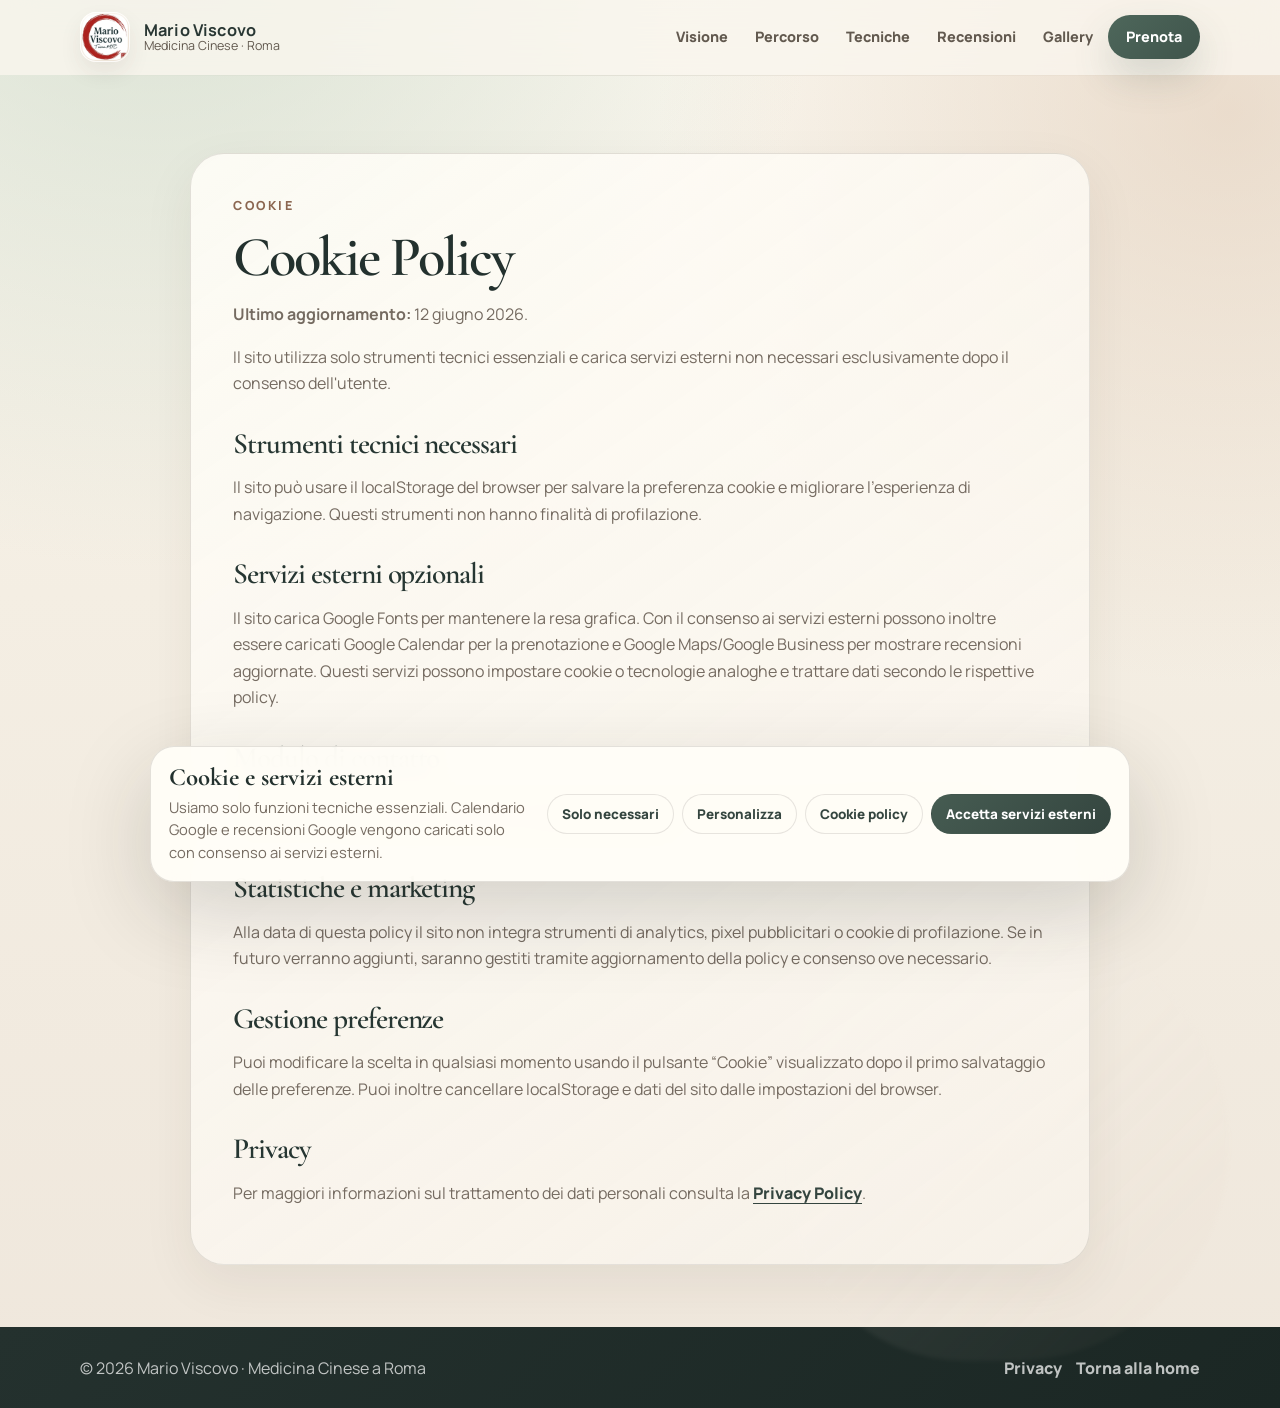
==== cookie-policy.html @ 5d7b3876 "privacy seo e recesioni" ====
<!doctype html>
<html lang="it">
<head>
  <meta charset="utf-8">
  <meta name="viewport" content="width=device-width,initial-scale=1">
  <title>Cookie Policy | Mario Viscovo</title>
  <meta name="description" content="Cookie Policy del sito Mario Viscovo: cookie tecnici, preferenze locali e servizi esterni caricati previo consenso.">
  <meta name="theme-color" content="#fbf6ee">
  <link rel="canonical" href="https://www.marioviscovo.it/cookie-policy.html">
  <meta name="robots" content="index,follow">
  <link rel="icon" href="assets/brand/favicon.png">
  <link rel="preconnect" href="https://fonts.googleapis.com">
  <link rel="preconnect" href="https://fonts.gstatic.com" crossorigin>
  <link href="https://fonts.googleapis.com/css2?family=Cormorant+Garamond:wght@500;600;700&family=Manrope:wght@400;500;600;700;800&display=swap" rel="stylesheet">
  <link rel="stylesheet" href="styles.css">
</head>
<body class="legal-page">
  <a class="skip" href="#main">Vai al contenuto</a>
  <div class="scrollbar" aria-hidden="true"></div>

  <header class="site-header" data-header>
    <div class="container header-grid">
      <a class="brand" href="index.html#top" aria-label="Torna alla home">
        <span class="brand-mark"><img src="assets/brand/logo-mario-square.webp" alt="Logo Mario Viscovo Tuina MTC"></span>
        <span class="brand-text"><strong>Mario Viscovo</strong><em>Medicina Cinese · Roma</em></span>
      </a>
      <button class="nav-toggle" type="button" aria-label="Apri menu" aria-expanded="false" aria-controls="nav"><span></span><span></span></button>
      <nav class="nav" id="nav" aria-label="Navigazione principale">
        <a href="index.html#visione">Visione</a>
        <a href="index.html#percorso">Percorso</a>
        <a href="index.html#tecniche">Tecniche</a>
        <a href="index.html#recensioni">Recensioni</a>
        <a href="gallery.html">Gallery</a>
        <a class="nav-action" href="index.html#contatti">Prenota</a>
      </nav>
    </div>
  </header>

  <main id="main">
    <section class="section">
      <div class="container legal-card reveal in-view">
        <p class="eyebrow">Cookie</p>
        <h1>Cookie Policy</h1>
        <p><strong>Ultimo aggiornamento:</strong> 12 giugno 2026.</p>
        <p>Il sito utilizza solo strumenti tecnici essenziali e carica servizi esterni non necessari esclusivamente dopo il consenso dell'utente.</p>

        <h2>Strumenti tecnici necessari</h2>
        <p>Il sito può usare il localStorage del browser per salvare la preferenza cookie e migliorare l'esperienza di navigazione. Questi strumenti non hanno finalità di profilazione.</p>

        <h2>Servizi esterni opzionali</h2>
        <p>Il sito carica Google Fonts per mantenere la resa grafica. Con il consenso ai servizi esterni possono inoltre essere caricati Google Calendar per la prenotazione e Google Maps/Google Business per mostrare recensioni aggiornate. Questi servizi possono impostare cookie o tecnologie analoghe e trattare dati secondo le rispettive policy.</p>

        <h2>Modulo di contatto</h2>
        <p>Il modulo invia i dati tramite Formspree solo quando l'utente compila e invia volontariamente la richiesta. Il servizio non viene usato per profilazione pubblicitaria dal sito.</p>

        <h2>Statistiche e marketing</h2>
        <p>Alla data di questa policy il sito non integra strumenti di analytics, pixel pubblicitari o cookie di profilazione. Se in futuro verranno aggiunti, saranno gestiti tramite aggiornamento della policy e consenso ove necessario.</p>

        <h2>Gestione preferenze</h2>
        <p>Puoi modificare la scelta in qualsiasi momento usando il pulsante “Cookie” visualizzato dopo il primo salvataggio delle preferenze. Puoi inoltre cancellare localStorage e dati del sito dalle impostazioni del browser.</p>

        <h2>Privacy</h2>
        <p>Per maggiori informazioni sul trattamento dei dati personali consulta la <a href="privacy.html">Privacy Policy</a>.</p>
      </div>
    </section>
  </main>

  <footer class="footer">
    <div class="container footer-grid">
      <p>© <span data-year></span> Mario Viscovo · Medicina Cinese a Roma</p>
      <nav class="footer-links" aria-label="Link legali">
        <a href="privacy.html">Privacy</a>
        <a href="index.html#top">Torna alla home</a>
      </nav>
    </div>
  </footer>

  <script src="google-reviews-config.js"></script>
  <script src="script.js"></script>
</body>
</html>
---- styles.css ----
:root{
  --paper:#fffaf3;
  --paper-2:#fbf3e7;
  --cream:#fffdf8;
  --ink:#132729;
  --muted:#6f665e;
  --sage:#75806b;
  --sage-dark:#3f5147;
  --seal:#b6251d;
  --seal-dark:#7f1d18;
  --tea:var(--seal);
  --tea-dark:var(--seal-dark);
  --line:rgba(74,58,42,.13);
  --shadow:0 26px 70px rgba(63,46,30,.12);
  --soft-shadow:0 14px 42px rgba(63,46,30,.07);
  --serif:'Cormorant Garamond', Georgia, serif;
  --sans:'Manrope', system-ui, -apple-system, BlinkMacSystemFont, 'Segoe UI', sans-serif;
  --container:1180px;
}
*{box-sizing:border-box}html{scroll-behavior:smooth}body{margin:0;font-family:var(--sans);font-size:16px;line-height:1.66;color:var(--ink);background:radial-gradient(circle at top left,#fff 0,#fff8ef 34%,#f9f0e3 100%);text-rendering:optimizeLegibility}body::before{content:"";position:fixed;inset:0;pointer-events:none;background:linear-gradient(90deg,rgba(255,255,255,.28) 1px,transparent 1px),linear-gradient(rgba(255,255,255,.26) 1px,transparent 1px);background-size:58px 58px;mask-image:linear-gradient(to bottom,black,transparent 78%);opacity:.38;z-index:-1}img{display:block;max-width:100%}a{color:inherit;text-decoration:none}button,input{font:inherit}button{border:0;background:none;color:inherit}.container{width:min(calc(100% - 48px),var(--container));margin-inline:auto}.skip{position:absolute;left:14px;top:-80px;background:var(--ink);color:#fff;padding:10px 14px;border-radius:999px;z-index:99}.skip:focus{top:14px}.scrollbar{position:fixed;left:0;top:0;height:3px;background:linear-gradient(90deg,var(--tea),var(--sage));z-index:120;width:0}.site-header{position:sticky;top:0;z-index:100;background:rgba(255,250,243,.78);border-bottom:1px solid transparent;backdrop-filter:blur(18px);transition:.22s ease}.site-header.is-scrolled{border-bottom-color:var(--line);box-shadow:0 10px 30px rgba(46,35,24,.06)}.header-grid{height:78px;display:flex;align-items:center;justify-content:space-between;gap:20px}.brand{display:flex;align-items:center;gap:12px;min-width:0}.brand-mark{width:44px;height:44px;border-radius:50%;display:grid;place-items:center;background:#ede0d0;color:var(--tea-dark);font-family:var(--serif);font-size:1.55rem;box-shadow:inset 0 0 0 1px rgba(255,255,255,.72)}.brand-text{display:grid;line-height:1.12}.brand-text strong{font-size:.98rem;letter-spacing:.02em}.brand-text em{font-style:normal;color:var(--muted);font-size:.78rem}.nav{display:flex;align-items:center;gap:3px}.nav a{padding:10px 12px;border-radius:999px;color:#51483f;font-weight:800;font-size:.9rem}.nav a:hover,.nav a:focus-visible{background:rgba(255,255,255,.75)}.nav-action{background:var(--sage-dark)!important;color:#fff!important;padding-inline:18px!important}.nav-toggle{display:none;width:44px;height:44px;border:1px solid var(--line);border-radius:50%;align-items:center;justify-content:center;gap:4px;flex-direction:column;background:rgba(255,255,255,.7)}.nav-toggle span{width:18px;height:2px;background:var(--ink);border-radius:999px}.eyebrow{margin:0 0 12px;color:var(--tea-dark);font-size:.72rem;text-transform:uppercase;letter-spacing:.18em;font-weight:900}.hero{padding:42px 0 34px}.hero-grid{display:grid;grid-template-columns:minmax(0,1fr) 420px;gap:52px;align-items:center}.hero-copy{padding:16px 0}.hero h1,.section h2,.contact h2{font-family:var(--serif);font-weight:600;letter-spacing:-.038em;line-height:.97;margin:0}.hero h1{font-size:clamp(3.45rem,5.7vw,6.25rem);max-width:780px}.hero-lead{font-family:var(--serif);font-size:clamp(1.28rem,1.7vw,1.72rem);line-height:1.25;color:#4e453b;max-width:690px;margin:22px 0 0}.hero-actions{display:flex;gap:12px;flex-wrap:wrap;margin-top:28px}.btn{display:inline-flex;align-items:center;justify-content:center;min-height:48px;border-radius:999px;padding:0 20px;font-weight:900;transition:.22s ease;border:1px solid transparent}.btn:hover{transform:translateY(-2px)}.btn-primary{background:var(--sage-dark);color:#fff;box-shadow:0 18px 44px rgba(76,89,74,.18)}.btn-soft{background:rgba(255,255,255,.72);border-color:var(--line);color:var(--ink)}.hero-credentials{display:flex;flex-wrap:wrap;gap:8px;margin-top:28px;max-width:780px}.hero-credentials a{display:inline-flex;gap:8px;align-items:center;border:1px solid var(--line);background:rgba(255,253,248,.74);border-radius:999px;padding:9px 13px;transition:.22s ease}.hero-credentials a:hover{transform:translateY(-2px);box-shadow:var(--soft-shadow);background:#fff}.hero-credentials strong{font-family:var(--serif);font-size:1.15rem;line-height:1;color:var(--ink)}.hero-credentials span{font-size:.84rem;color:var(--muted);line-height:1.2}.hero-portrait{margin:0;position:relative;border-radius:34px;overflow:hidden;box-shadow:var(--shadow);background:#efe1d1}.hero-portrait::before{content:"";position:absolute;inset:12px;border:1px solid rgba(255,255,255,.52);border-radius:24px;z-index:1;pointer-events:none}.hero-portrait img{width:100%;height:600px;object-fit:cover;object-position:center top;filter:saturate(.92) contrast(.98) brightness(1.03)}.hero-portrait figcaption{position:absolute;left:20px;right:20px;bottom:20px;z-index:2;padding:16px 18px;border-radius:20px;background:rgba(255,253,248,.84);backdrop-filter:blur(18px);font-family:var(--serif);font-size:1.2rem;line-height:1.12;color:#40362d}.quick-access{padding:10px 0 50px}.quick-grid{display:grid;grid-template-columns:repeat(4,1fr);gap:10px}.quick-grid a{min-height:136px;padding:18px;border-radius:24px;border:1px solid var(--line);background:rgba(255,253,248,.76);box-shadow:0 10px 32px rgba(63,46,30,.05);display:flex;flex-direction:column;transition:.22s ease}.quick-grid a:hover{transform:translateY(-4px);box-shadow:var(--soft-shadow);background:#fff}.quick-grid span{color:var(--tea-dark);font-weight:900;font-size:.78rem}.quick-grid strong{font-family:var(--serif);font-size:1.65rem;line-height:1.05;margin-top:10px}.quick-grid em{font-style:normal;color:var(--muted);font-size:.88rem;line-height:1.4;margin-top:8px}.section{padding:86px 0}.vision-grid{display:grid;grid-template-columns:minmax(280px,.75fr) minmax(0,1.25fr);gap:52px;align-items:start}.vision-title{position:sticky;top:110px;padding:22px 0}.vision-title h2{font-size:clamp(2.6rem,4.1vw,4.5rem);max-width:470px}.vision-copy{background:rgba(255,253,248,.74);border:1px solid var(--line);border-radius:32px;padding:34px;box-shadow:var(--soft-shadow)}.opening{font-family:var(--serif);font-size:1.55rem;line-height:1.22;color:#40372f;margin:0 0 16px}.vision-copy p:not(.opening){color:var(--muted);margin:0 0 18px}.concept-row{display:flex;flex-wrap:wrap;gap:8px;margin:26px 0 16px}.concept{cursor:pointer;border:1px solid var(--line);border-radius:999px;padding:9px 16px;background:#fffdf8;color:#5b5148;font-weight:900}.concept.is-active{background:var(--ink);color:#fff}.concept-panel{border-radius:24px;background:linear-gradient(145deg,#fff,#f7ecd9);border:1px solid var(--line);padding:24px}.concept-panel span{color:var(--tea-dark);font-weight:900;letter-spacing:.08em}.concept-panel h3{font-family:var(--serif);font-size:2.1rem;margin:8px 0 6px;line-height:1}.concept-panel p{margin:0!important;color:#51483e!important}.section-process{background:linear-gradient(180deg,rgba(255,255,255,.34),rgba(255,253,248,.78))}.process-compact{display:grid;grid-template-columns:.72fr 1.28fr;gap:34px;align-items:stretch;border:1px solid var(--line);background:rgba(255,253,248,.72);border-radius:34px;padding:34px;box-shadow:var(--soft-shadow)}.process-intro h2{font-size:clamp(2.6rem,4vw,4.7rem)}.process-intro p:not(.eyebrow){color:var(--muted);margin:18px 0 0}.process-steps{display:grid;grid-template-columns:repeat(2,1fr);gap:10px}.process-steps article{border-radius:24px;background:#fff;border:1px solid var(--line);padding:22px;min-height:168px}.process-steps span{display:inline-grid;place-items:center;width:36px;height:36px;border-radius:50%;background:#f1e3d1;color:var(--tea-dark);font-weight:900;font-size:.78rem}.process-steps strong{display:block;font-family:var(--serif);font-size:1.85rem;line-height:1;margin-top:18px}.process-steps p{margin:8px 0 0;color:var(--muted);font-size:.94rem;line-height:1.48}.section-head{text-align:center;max-width:790px}.section-head h2{font-size:clamp(2.7rem,4.8vw,5.1rem);line-height:.95}.section-head p{color:var(--muted);font-size:1rem;margin:16px auto 0;max-width:650px}.technique-shell{margin-top:32px;border-radius:34px;background:rgba(255,253,248,.86);border:1px solid var(--line);box-shadow:var(--shadow);overflow:hidden;display:grid;grid-template-columns:270px 1fr}.tech-tabs{padding:14px;background:rgba(246,236,223,.5);border-right:1px solid var(--line);display:grid;align-content:start;gap:6px}.tech-tabs button{text-align:left;cursor:pointer;border-radius:18px;padding:14px 15px;font-weight:900;color:#4d4338;transition:.2s ease}.tech-tabs button span{display:block;color:var(--tea-dark);font-family:var(--serif);font-size:1.35rem;line-height:1}.tech-tabs button:hover{background:rgba(255,255,255,.58)}.tech-tabs button.is-active{background:#fff;box-shadow:0 12px 32px rgba(69,52,35,.08);color:var(--ink)}.tech-panels{position:relative;min-height:510px}.tech-panel{display:none;grid-template-columns:.88fr 1.12fr;min-height:510px}.tech-panel.is-active{display:grid;animation:fadeIn .3s ease}.tech-panel img{width:100%;height:100%;object-fit:cover;min-height:510px;filter:saturate(.9) brightness(1.02)}.tech-panel>div{padding:42px;align-self:center}.tag{margin:0 0 10px;color:var(--tea-dark);font-size:.72rem;text-transform:uppercase;letter-spacing:.18em;font-weight:900}.tech-panel h3{font-family:var(--serif);font-size:clamp(2.7rem,4.2vw,4.8rem);line-height:.92;letter-spacing:-.045em;margin:0 0 18px}.tech-panel p{color:#54493f;margin:0 0 14px}.inline-toggle{margin-top:6px;cursor:pointer;border:1px solid var(--line);background:#fff;border-radius:999px;padding:10px 16px;font-weight:900;color:var(--sage-dark)}.inline-toggle:hover{box-shadow:var(--soft-shadow);transform:translateY(-1px)}.inline-detail{display:none;margin-top:16px;padding:18px;border-radius:20px;background:#fbf4e8;border:1px solid var(--line)}.inline-detail.is-open{display:block;animation:fadeIn .25s ease}.inline-detail p{margin:0;color:#584d42}.section-about{background:linear-gradient(180deg,rgba(255,253,248,.42),rgba(251,246,238,.88))}.about-grid{display:grid;grid-template-columns:.72fr 1fr;gap:54px;align-items:center}.about-photo{margin:0;border-radius:34px;overflow:hidden;box-shadow:var(--shadow)}.about-photo img{width:100%;height:620px;object-fit:cover;object-position:center top;filter:brightness(1.03) saturate(.95)}.about-copy h2{font-family:var(--serif);font-size:clamp(2.9rem,4.8vw,5.1rem);line-height:.95;margin:0 0 20px;letter-spacing:-.04em}.about-copy p{color:#51483e;margin:0 0 14px}.credentials-list{display:grid;gap:9px;margin-top:24px}.credentials-list div{background:#fffdf8;border:1px solid var(--line);border-radius:20px;padding:15px 18px}.credentials-list span{display:block;color:var(--tea-dark);font-size:.72rem;text-transform:uppercase;letter-spacing:.16em;font-weight:900}.credentials-list strong{display:block;margin-top:4px;font-size:.96rem}.section-writings{background:#f7eadc}.writings-grid{display:grid;grid-template-columns:.88fr 1.12fr;gap:30px;align-items:start}.writings-intro,.blog-card{background:rgba(255,253,248,.76);border:1px solid var(--line);border-radius:32px;padding:32px;box-shadow:0 18px 58px rgba(69,52,35,.07)}.writings-intro h2{font-family:var(--serif);font-size:clamp(2.7rem,4.5vw,4.7rem);line-height:.94;letter-spacing:-.04em;margin:0 0 16px}.writings-intro p{color:var(--muted)}.book-list{display:grid;gap:9px;margin-top:24px}.book-list a{display:block;padding:17px;border-radius:20px;background:#fff;border:1px solid var(--line);transition:.22s ease}.book-list a:hover{transform:translateY(-3px);box-shadow:var(--soft-shadow)}.book-list span{display:block;color:var(--tea-dark);font-size:.7rem;text-transform:uppercase;letter-spacing:.16em;font-weight:900}.book-list strong{display:block;margin-top:5px}.book-list em{display:block;font-style:normal;color:var(--muted);font-size:.88rem;margin-top:3px}.blog-head{display:flex;align-items:start;justify-content:space-between;gap:20px;border-bottom:1px solid var(--line);padding-bottom:20px}.blog-head span{color:var(--tea-dark);font-size:.72rem;letter-spacing:.16em;text-transform:uppercase;font-weight:900}.blog-head h3{font-family:var(--serif);font-size:2.6rem;line-height:.95;margin:4px 0 0}.blog-head a{font-weight:900;color:var(--sage-dark);white-space:nowrap}.blog-posts{display:grid;gap:10px;margin-top:20px}.blog-posts article{display:block;border-radius:20px;background:#fff;border:1px solid var(--line);padding:17px}.blog-posts article small{display:block;color:var(--tea-dark);font-weight:900;letter-spacing:.12em;text-transform:uppercase;font-size:.68rem}.blog-posts article strong{display:block;margin-top:6px;font-size:1.05rem}.blog-posts article p{margin:6px 0 0;color:var(--muted);font-size:.9rem}.blog-posts article a{display:inline-block;margin-top:9px;color:var(--sage-dark);font-weight:900}.newsletter-form{margin-top:16px;background:#fff;border:1px solid var(--line);border-radius:22px;padding:17px}.newsletter-form label{display:block;font-weight:900;margin-bottom:9px}.newsletter-form div{display:flex;gap:8px}.newsletter-form input{flex:1;border:1px solid var(--line);border-radius:999px;padding:12px 14px;background:#fffdf8;min-width:0}.newsletter-form button{cursor:pointer;border-radius:999px;background:var(--sage-dark);color:#fff;font-weight:900;padding:0 18px}.contact{padding:92px 0;background:linear-gradient(145deg,#fbf3e7,#fffaf4);border-top:1px solid var(--line)}.contact-grid{display:grid;grid-template-columns:.62fr 1.38fr;gap:40px;align-items:start}.contact-copy{position:sticky;top:110px}.contact-copy h2{font-size:clamp(2.7rem,4.5vw,4.9rem)}.contact-copy p:not(.eyebrow){color:var(--muted)}.contact-stack{display:grid;gap:14px}.booking-options{display:grid;gap:10px}.booking-options.compact{grid-template-columns:repeat(3,1fr)}.booking-option{display:grid;grid-template-columns:44px 1fr;gap:3px 13px;align-items:center;border-radius:24px;background:linear-gradient(145deg,#fff,#fff8ee);border:1px solid var(--line);padding:18px;box-shadow:0 14px 38px rgba(69,52,35,.055);transition:.22s ease;min-height:136px}.booking-option:hover{transform:translateY(-3px);box-shadow:var(--soft-shadow)}.booking-option span{grid-row:span 2;width:40px;height:40px;border-radius:50%;display:grid;place-items:center;background:#f0e2d1;color:var(--tea-dark);font-weight:900;font-size:.78rem}.booking-option strong{font-family:var(--serif);font-size:1.55rem;line-height:1}.booking-option em{font-style:normal;color:var(--muted);font-size:.88rem;line-height:1.38}.contact-panel{font-style:normal;display:grid;grid-template-columns:repeat(3,1fr);gap:10px}.contact-panel a{display:block;background:#fffdf8;border:1px solid var(--line);border-radius:20px;padding:17px;transition:.22s ease;min-width:0}.contact-panel a:hover{transform:translateY(-2px);box-shadow:var(--soft-shadow)}.contact-panel span{display:block;color:var(--tea-dark);font-size:.68rem;letter-spacing:.16em;text-transform:uppercase;font-weight:900}.contact-panel strong{display:block;margin-top:5px;overflow-wrap:anywhere;font-size:.94rem}.footer{padding:26px 0;background:#2b251f;color:rgba(255,255,255,.72)}.footer-grid{display:flex;justify-content:space-between;gap:16px;align-items:center;flex-wrap:wrap}.footer p{margin:0}.footer a{color:#fff;font-weight:900}.mobile-bar{display:none}.reveal{opacity:0;transform:translateY(16px);transition:opacity .62s ease,transform .62s ease}.reveal.in-view{opacity:1;transform:none}.delay{transition-delay:.1s}@keyframes fadeIn{from{opacity:0;transform:translateY(8px)}to{opacity:1;transform:none}}
@media (min-width:1041px) and (max-width:1360px){.container{width:min(calc(100% - 40px),1120px)}.hero h1{font-size:clamp(3.35rem,5vw,5.35rem)}.hero-grid{grid-template-columns:minmax(0,1fr) 390px;gap:40px}.hero-portrait img{height:560px}.quick-grid a{min-height:126px}.section{padding:76px 0}.technique-shell{grid-template-columns:250px 1fr}.tech-panel,.tech-panels{min-height:470px}.tech-panel img{min-height:470px}.tech-panel>div{padding:36px}.contact-grid{grid-template-columns:.58fr 1.42fr}.booking-options.compact{grid-template-columns:repeat(3,1fr)}}
@media (max-width:1040px){.container{width:min(calc(100% - 28px),var(--container))}.nav-toggle{display:flex}.header-grid{height:70px}.nav{position:fixed;top:82px;left:14px;right:14px;display:none;flex-direction:column;align-items:stretch;background:rgba(255,253,248,.98);border:1px solid var(--line);border-radius:26px;padding:10px;box-shadow:var(--shadow)}.nav.is-open{display:flex}.nav a{padding:14px 16px}.hero-grid,.vision-grid,.process-compact,.about-grid,.writings-grid,.contact-grid{grid-template-columns:1fr}.hero{padding-top:26px}.hero-portrait{order:-1;max-width:560px;margin-inline:auto;width:100%}.hero-portrait img{height:540px}.quick-grid{grid-template-columns:repeat(2,1fr)}.vision-title,.contact-copy{position:static;padding:0}.technique-shell{grid-template-columns:1fr}.tech-tabs{display:flex;overflow:auto;border-right:0;border-bottom:1px solid var(--line)}.tech-tabs button{min-width:max-content}.tech-panel,.tech-panel.is-active{grid-template-columns:1fr}.tech-panel img{height:350px;min-height:350px}.tech-panels,.tech-panel{min-height:auto}.about-photo img{height:510px}.booking-options.compact,.contact-panel{grid-template-columns:1fr 1fr}.mobile-bar{position:fixed;left:12px;right:12px;bottom:12px;z-index:70;display:grid;grid-template-columns:repeat(3,1fr);gap:4px;padding:6px;border-radius:999px;background:rgba(76,89,74,.94);backdrop-filter:blur(18px);box-shadow:0 18px 54px rgba(0,0,0,.22)}.mobile-bar a{text-align:center;color:#fff;padding:10px 6px;font-size:.84rem;font-weight:900}.footer{padding-bottom:78px}}
@media (max-width:660px){body{font-size:15px}.brand-text em{display:none}.brand-mark{width:40px;height:40px}.hero h1{font-size:clamp(3rem,13.5vw,4.7rem)}.hero-lead{font-size:1.32rem}.hero-actions{display:grid}.btn{width:100%}.hero-credentials{display:grid}.hero-credentials a{justify-content:space-between;border-radius:18px}.hero-portrait{border-radius:28px}.hero-portrait img{height:410px}.hero-portrait figcaption{position:relative;left:auto;right:auto;bottom:auto;border-radius:0;font-size:1.15rem}.quick-grid,.process-steps,.booking-options.compact,.contact-panel{grid-template-columns:1fr}.section{padding:70px 0}.vision-copy,.process-compact,.writings-intro,.blog-card{padding:26px;border-radius:26px}.section h2,.contact h2{font-size:clamp(2.5rem,11.5vw,3.8rem)}.quick-grid a{min-height:auto}.technique-shell{border-radius:26px}.tech-tabs button{padding:12px 13px}.tech-panel>div{padding:26px}.tech-panel img{height:285px;min-height:285px}.tech-panel h3{font-size:2.6rem}.about-photo img{height:380px}.blog-head{display:grid}.newsletter-form div{display:grid}.newsletter-form button{height:46px}.booking-option{grid-template-columns:48px 1fr;padding:18px;border-radius:22px;min-height:auto}.booking-option span{width:42px;height:42px}.booking-option strong{font-size:1.42rem}}

.process-redesign{grid-template-columns:.72fr 1.28fr;gap:34px;align-items:stretch}
.process-redesign .process-intro{padding:34px 0 34px 34px;align-self:center}
.text-link{display:inline-flex;align-items:center;gap:8px;margin-top:14px;color:var(--sage-dark);font-weight:900;border-bottom:1px solid currentColor;padding-bottom:3px}
.path-tool{display:grid;grid-template-columns:230px 1fr;background:rgba(255,253,248,.84);border:1px solid var(--line);border-radius:30px;overflow:hidden;box-shadow:0 18px 58px rgba(69,52,35,.065)}
.path-menu{display:grid;align-content:start;background:#f5eadc;border-right:1px solid var(--line);padding:12px;gap:8px}
.path-menu button{cursor:pointer;text-align:left;border:1px solid transparent;background:transparent;border-radius:18px;padding:16px 15px;font-weight:900;color:#51483e;display:flex;gap:11px;align-items:center;transition:.2s ease}
.path-menu button span{width:32px;height:32px;border-radius:50%;display:grid;place-items:center;background:#fff;color:var(--tea-dark);font-size:.72rem;flex:0 0 auto}
.path-menu button.is-active,.path-menu button:hover{background:#fffdf8;border-color:var(--line);box-shadow:0 10px 30px rgba(69,52,35,.06);transform:translateY(-1px)}
.path-panel{padding:34px 38px;align-self:center;min-height:330px;display:flex;flex-direction:column;justify-content:center}
.path-panel span{color:var(--tea-dark);font-size:.72rem;text-transform:uppercase;letter-spacing:.16em;font-weight:900}
.path-panel h3{font-family:var(--serif);font-size:clamp(2rem,3vw,3.25rem);line-height:1;margin:10px 0 14px;letter-spacing:-.035em}
.path-panel p{color:#54493f;margin:0 0 16px;max-width:64ch}
.path-panel ul{margin:0;padding-left:19px;color:var(--muted);display:grid;gap:6px}
.credentials-links a{display:block;background:#fffdf8;border:1px solid var(--line);border-radius:20px;padding:15px 18px;transition:.2s ease}
.credentials-links a:hover{transform:translateY(-2px);box-shadow:var(--soft-shadow);border-color:rgba(111,124,97,.34)}
.credentials-list.credentials-links div{padding:0;border:0;background:transparent}
.blog-cta{margin-top:16px;background:#fff;border:1px solid var(--line);border-radius:22px;padding:18px}
.blog-cta span{display:block;color:var(--tea-dark);font-size:.68rem;letter-spacing:.16em;text-transform:uppercase;font-weight:900}
.blog-cta p{margin:8px 0 13px;color:var(--muted);font-size:.92rem}
.blog-cta a{display:inline-flex;border-radius:999px;background:var(--sage-dark);color:#fff;font-weight:900;padding:11px 16px}
@media (max-width:1040px){.process-redesign{grid-template-columns:1fr}.process-redesign .process-intro{padding:0}.path-tool{grid-template-columns:1fr}.path-menu{display:flex;overflow:auto;border-right:0;border-bottom:1px solid var(--line)}.path-menu button{min-width:max-content}.path-panel{min-height:auto;padding:28px}}
@media (max-width:660px){.path-menu{padding:9px}.path-menu button{padding:12px 13px}.path-panel{padding:24px}.path-panel h3{font-size:2.15rem}.blog-cta a{width:100%;justify-content:center}}

.process-flow{display:grid;grid-template-columns:.78fr 1.22fr;gap:30px;align-items:stretch;border:1px solid var(--line);background:rgba(255,253,248,.72);border-radius:34px;padding:30px;box-shadow:var(--soft-shadow)}
.process-flow .process-intro{align-self:center;padding:12px 0 12px 12px}.process-flow .process-intro h2{font-size:clamp(2.45rem,3.7vw,4.25rem)}
.curiosity-strip{display:grid;grid-template-columns:.72fr 1.28fr;gap:28px;margin-top:22px;padding:28px;border:1px solid var(--line);border-radius:30px;background:rgba(255,253,248,.72);box-shadow:0 14px 46px rgba(69,52,35,.055)}
.curiosity-strip h3{font-family:var(--serif);font-size:clamp(2rem,2.8vw,3.1rem);line-height:1;margin:0;letter-spacing:-.03em}.curiosity-list{display:grid;gap:9px}.curiosity-list details{background:#fff;border:1px solid var(--line);border-radius:18px;padding:0 16px}.curiosity-list summary{cursor:pointer;list-style:none;padding:15px 0;font-weight:900;color:#51483e;display:flex;align-items:center;justify-content:space-between;gap:16px}.curiosity-list summary::-webkit-details-marker{display:none}.curiosity-list summary::after{content:"+";font-family:var(--serif);font-size:1.35rem;color:var(--tea-dark)}.curiosity-list details[open] summary::after{content:"–"}.curiosity-list p{margin:0;padding:0 0 16px;color:var(--muted);font-size:.94rem;line-height:1.55}.mobile-bar{grid-template-columns:repeat(2,1fr)}
@media (max-width:1040px){.quick-access{padding:4px 0 26px}.process-flow{grid-template-columns:1fr;padding:26px}.process-flow .process-intro{padding:0}.curiosity-strip{grid-template-columns:1fr;padding:24px}.mobile-bar{grid-template-columns:repeat(2,1fr)}}
@media (max-width:660px){.container{width:min(calc(100% - 24px),var(--container))}.hero{padding:18px 0 18px}.quick-access{padding:0 0 18px}.quick-grid{gap:8px}.quick-grid a{padding:16px 18px;border-radius:22px}.quick-grid strong{font-size:1.42rem}.quick-grid em{font-size:.86rem}.section{padding:52px 0}.section-vision{padding-top:50px}.vision-grid{gap:20px}.vision-title h2{font-size:clamp(2.55rem,10.5vw,3.6rem)}.vision-copy{padding:22px;border-radius:24px}.opening{font-size:1.35rem}.concept-row{margin:18px 0 12px}.concept{padding:8px 13px}.concept-panel{padding:18px;border-radius:20px}.concept-panel h3{font-size:1.75rem}.process-flow{padding:20px;border-radius:26px;gap:18px}.process-flow .process-intro h2{font-size:clamp(2.35rem,10vw,3.35rem)}.path-tool{border-radius:22px}.path-menu{display:grid;grid-template-columns:1fr 1fr;gap:7px;padding:9px;background:#f4eadc}.path-menu button{min-width:0;padding:10px 9px;border-radius:15px;font-size:.86rem;gap:8px}.path-menu button span{width:28px;height:28px;font-size:.68rem}.path-panel{padding:20px}.path-panel h3{font-size:1.85rem;margin:8px 0 10px}.path-panel p{font-size:.95rem;margin-bottom:12px}.path-panel ul{font-size:.92rem;gap:4px}.tech-panel>div{padding:22px}.tech-panel h3{font-size:2.25rem}.curiosity-strip{margin-top:16px;padding:20px;border-radius:24px}.curiosity-strip h3{font-size:2rem}.curiosity-list details{border-radius:16px;padding:0 14px}.mobile-bar{left:14px;right:14px;bottom:12px;padding:6px;border-radius:999px}.footer{padding-bottom:72px}.footer-grid{justify-content:center;text-align:center}}


.hero-grid {
  grid-template-columns: minmax(0, 1fr) 360px;
  gap: 48px;
}

.hero-portrait {
  max-width: 360px;
  margin-left: auto;
}

.hero-portrait img {
  height: 520px;
}

.hero-portrait figcaption {
  font-size: 1.05rem;
  padding: 14px 16px;
}

@media (min-width: 1041px) and (max-width: 1360px) {
  .hero-grid {
    grid-template-columns: minmax(0, 1fr) 340px;
    gap: 36px;
  }

  .hero-portrait {
    max-width: 340px;
  }

  .hero-portrait img {
    height: 500px;
  }
}

@media (max-width: 1040px) {
  .hero-portrait {
    max-width: 500px;
    margin-inline: auto;
  }

  .hero-portrait img {
    height: 500px;
  }

  .mobile-bar {
    grid-template-columns: repeat(2, 1fr);
  }
}

@media (max-width: 660px) {
  .hero-portrait {
    max-width: 100%;
  }

  .hero-portrait img {
    height: 360px;
  }
}


/* Refinement finale: sito più essenziale e professionale */
.quick-access { display: none; }
.hero { padding-bottom: 66px; }
.section:first-of-type { padding-top: 72px; }
.section-head { max-width: 820px; }
.section-head p:not(.eyebrow) { max-width: 680px; color: var(--muted); }

/* Intestazione sezione Tecniche: compatta, non occupa metà schermo */
#tecniche .section-head {
  display: flex;
  flex-direction: row;
  align-items: baseline;
  flex-wrap: wrap;
  gap: 10px 28px;
  margin-bottom: 20px;
  max-width: none;
}
#tecniche .section-head .eyebrow {
  margin-bottom: 0;
  flex: 0 0 auto;
  align-self: center;
}
#tecniche .section-head h2 {
  font-size: clamp(1.55rem, 2.2vw, 2.1rem) !important;
  letter-spacing: -.028em;
  line-height: 1.1;
  flex: 1 1 auto;
  margin: 0;
}
#tecniche .section-head p:not(.eyebrow) {
  width: 100%;
  margin: 0;
  font-size: .94rem;
  max-width: 680px;
}
.tech-panel .inline-detail p { line-height: 1.62; }
.inline-toggle { margin-top: 14px; }
.process-flow { margin-top: 0; }
.path-panel { min-height: 300px; }
.contact-copy p { max-width: 560px; }

@media (max-width: 1040px) {
  .hero { padding-bottom: 38px; }
  .section:first-of-type { padding-top: 54px; }
}

@media (max-width: 660px) {
  .hero { padding-bottom: 26px; }
  .section:first-of-type { padding-top: 42px; }
  .section-head { margin-bottom: 20px; }
  .tech-panel .inline-detail p { font-size: .94rem; }
}

/* Mobile hero stability fix: evita overflow e foto tagliata su smartphone */
@media (max-width: 1040px) {
  .hero-grid {
    grid-template-columns: 1fr !important;
    gap: 28px;
  }

  .hero-copy {
    order: 1;
  }

  .hero-portrait {
    order: 2;
    width: min(100%, 460px);
    max-width: 460px;
    margin: 4px auto 0;
  }

  .hero-portrait img {
    width: 100%;
    height: 440px;
    object-fit: cover;
    object-position: center top;
  }
}

@media (max-width: 660px) {
  .hero {
    padding-top: 20px;
    padding-bottom: 34px;
  }

  .hero-grid {
    grid-template-columns: 1fr !important;
    gap: 24px;
  }

  .hero-copy {
    padding: 0;
  }

  .hero h1 {
    font-size: clamp(2.85rem, 12.2vw, 4rem);
    line-height: .98;
    max-width: 100%;
  }

  .hero-lead {
    font-size: 1.18rem;
    line-height: 1.33;
    margin-top: 18px;
  }

  .hero-actions {
    margin-top: 24px;
    gap: 10px;
  }

  .hero-portrait {
    width: 100%;
    max-width: 390px;
    border-radius: 24px;
  }

  .hero-portrait::before {
    inset: 9px;
    border-radius: 18px;
  }

  .hero-portrait img {
    height: 340px;
    object-position: center top;
  }

  .hero-portrait figcaption {
    position: relative;
    left: auto;
    right: auto;
    bottom: auto;
    padding: 13px 15px;
    border-radius: 0;
    font-size: 1.02rem;
    line-height: 1.18;
  }
}

@media (max-width: 420px) {
  .hero-portrait img {
    height: 310px;
  }
}

/* Logo integration + blog fix refinement */
.brand-mark{
  overflow:hidden;
  padding:6px;
  background:linear-gradient(180deg,#f3e6d8,#ecd9c7);
}
.brand-mark img{
  width:100%;
  height:100%;
  object-fit:contain;
}
.brand-text strong{font-size:1rem}
.hero-signature{
  display:inline-flex;
  align-items:center;
  gap:10px;
  margin:0 0 14px;
  padding:7px 12px 7px 8px;
  border-radius:999px;
  background:rgba(255,255,255,.62);
  border:1px solid var(--line);
  box-shadow:0 8px 24px rgba(63,46,30,.05);
}
.hero-signature img{
  width:28px;
  height:28px;
  object-fit:contain;
}
.hero-signature span{
  font-size:.85rem;
  font-weight:800;
  color:var(--tea-dark);
  letter-spacing:.08em;
  text-transform:uppercase;
}
.section-curiosity{padding-top:10px}
@media (max-width:660px){
  .brand-mark{width:42px;height:42px;padding:5px}
  .brand-text strong{font-size:.96rem}
  .brand-text em{font-size:.75rem}
  .hero-signature{padding:6px 11px 6px 7px; margin-bottom:12px}
  .hero-signature img{width:24px;height:24px}
  .hero-signature span{font-size:.76rem}
}


/* ===== Final polish: tighter spacing, stronger logo integration, improved hero flow ===== */
.site-header{
  background:rgba(255,250,243,.86);
}
.header-grid{height:74px}
.brand{gap:14px}
.brand-mark{
  width:50px;
  height:50px;
  padding:4px;
  background:linear-gradient(180deg,#f4e5da 0%, #e9d6c6 100%);
  box-shadow:0 10px 26px rgba(166,118,76,.16), inset 0 0 0 1px rgba(255,255,255,.72);
}
.brand-mark img{transform:scale(1.04)}
.brand-text strong{font-size:1.02rem}

.hero{
  position:relative;
  padding:18px 0 10px;
  overflow:hidden;
}
.hero::before{
  content:"";
  position:absolute;
  inset:-80px auto auto -90px;
  width:320px;
  height:320px;
  background:radial-gradient(circle, rgba(166,118,76,.13) 0%, rgba(166,118,76,.07) 35%, rgba(166,118,76,0) 70%);
  pointer-events:none;
}
.hero::after{
  content:"";
  position:absolute;
  right:min(8vw,110px);
  top:46px;
  width:170px;
  height:170px;
  background:url('assets/brand/logo-osmosis-mark.webp') center/contain no-repeat;
  opacity:.055;
  filter:saturate(.9) blur(.2px);
  pointer-events:none;
}
.hero-grid{
  display:grid !important;
  grid-template-columns:minmax(0,1fr) 390px;
  grid-template-areas:
    'intro portrait'
    'actions portrait';
  gap:20px 52px;
  align-items:start;
}
.hero-intro{
  grid-area:intro;
  position:relative;
  padding:34px 0 0;
}
.hero-intro::after{
  content:"";
  position:absolute;
  left:-24px;
  top:8px;
  width:88px;
  height:88px;
  background:url('assets/brand/logo-osmosis-mark.webp') center/contain no-repeat;
  opacity:.08;
  transform:rotate(-10deg);
  pointer-events:none;
}
.hero .eyebrow{margin-bottom:16px}
.hero h1{max-width:760px;font-size:clamp(3.2rem,5.3vw,5.8rem)}
.hero-lead{max-width:640px;margin-top:18px}
.hero-actions{
  grid-area:actions;
  display:flex;
  gap:12px;
  flex-wrap:wrap;
  margin-top:0;
  align-self:start;
}
.hero-portrait{
  grid-area:portrait;
  max-width:390px;
  margin-left:auto;
  border-radius:36px;
  background:linear-gradient(180deg,#f2e3d3 0%, #e7d4c0 100%);
  box-shadow:0 22px 64px rgba(63,46,30,.12);
}
.hero-portrait picture,
.hero-portrait img{display:block;width:100%}
.hero-portrait::before{inset:12px;border-radius:26px}
.hero-portrait img{height:560px;object-fit:cover;object-position:center 18%}
.hero-portrait figcaption{left:16px;right:16px;bottom:16px;border-radius:18px}

.section{padding:62px 0}
.section-vision{padding-top:26px}
.vision-grid{gap:40px}
.vision-title{padding-top:10px}
.vision-copy{padding:30px}
.process-flow{padding:28px}
.section-head{margin-bottom:0}
.curiosity-strip{margin-top:10px}
.footer{padding-top:28px}

@media (min-width:1041px) and (max-width:1320px){
  .hero-grid{grid-template-columns:minmax(0,1fr) 360px;gap:18px 40px}
  .hero-portrait{max-width:360px}
  .hero-portrait img{height:530px}
  .hero::after{right:4vw}
}

@media (max-width:1040px){
  .header-grid{height:70px}
  .hero{padding:14px 0 2px}
  .hero::after{width:132px;height:132px;top:78px;right:20px;opacity:.05}
  .hero-grid{
    grid-template-columns:1fr !important;
    grid-template-areas:
      'intro'
      'portrait'
      'actions';
    gap:18px;
  }
  .hero-intro{padding-top:18px}
  .hero-intro::after{left:auto;right:4px;top:12px;width:76px;height:76px;opacity:.06}
  .hero-portrait{
    width:min(100%, 430px);
    max-width:430px;
    margin:0 auto;
  }
  .hero-portrait img{
    height:420px;
    object-position:center 18%;
  }
  .hero-actions{
    width:100%;
    justify-content:flex-start;
  }
  .section{padding:56px 0}
  .section-vision{padding-top:20px}
}

@media (max-width:660px){
  .container{width:min(calc(100% - 24px),var(--container))}
  .site-header{background:rgba(255,250,243,.94)}
  .brand-mark{width:44px;height:44px;padding:3px}
  .brand-text strong{font-size:.96rem}
  .brand-text em{font-size:.75rem}
  .hero{padding:10px 0 2px}
  .hero::before{left:-120px;top:-60px;width:250px;height:250px}
  .hero::after{display:none}
  .hero-grid{gap:16px}
  .hero-intro{padding-top:10px}
  .hero-intro::after{right:0;top:8px;width:66px;height:66px;opacity:.07}
  .hero .eyebrow{margin-bottom:12px;max-width:260px;line-height:1.5}
  .hero h1{font-size:clamp(2.7rem,11.5vw,3.9rem);line-height:.98}
  .hero-lead{font-size:1.16rem;line-height:1.36;margin-top:14px}
  .hero-portrait{
    width:100%;
    max-width:100%;
    border-radius:28px;
    overflow:hidden;
  }
  .hero-portrait::before{inset:10px;border-radius:20px}
  .hero-portrait img{
    height:auto;
    aspect-ratio:1 / 1;
    min-height:0;
    object-fit:cover;
    object-position:center 20%;
  }
  .hero-portrait figcaption{
    position:absolute;
    left:14px;
    right:14px;
    bottom:14px;
    font-size:1rem;
    line-height:1.15;
    padding:12px 14px;
  }
  .hero-actions{
    display:grid;
    grid-template-columns:1fr;
    gap:10px;
  }
  .btn{min-height:46px}
  .section{padding:48px 0}
  .section-vision{padding-top:12px}
  .vision-grid{gap:18px}
  .vision-copy,.process-flow,.curiosity-strip,.writings-intro,.blog-card{padding:22px;border-radius:24px}
  .process-flow{gap:16px}
}

@media (max-width:420px){
  .hero-portrait img{aspect-ratio: 0.96 / 1; object-position:center 18%}
}

/* ===== Delta design 2026-06: sfondo più dinamico + layout più editoriale/pro ===== */
:root{
  --mist:rgba(117,128,107,.12);
  --warm-glow:rgba(166,118,76,.14);
  --shell:rgba(255,253,248,.82);
}

body{
  min-height:100vh;
  background:
    radial-gradient(circle at 9% 8%, rgba(255,255,255,.96) 0 11%, rgba(255,255,255,0) 28%),
    radial-gradient(circle at 88% 12%, rgba(166,118,76,.14) 0 8%, rgba(166,118,76,0) 28%),
    radial-gradient(circle at 76% 58%, rgba(117,128,107,.12) 0 11%, rgba(117,128,107,0) 30%),
    linear-gradient(135deg,#fffaf3 0%, #fbf1e4 48%, #f7eadc 100%);
}
body::before{
  background:
    linear-gradient(90deg,rgba(74,58,42,.045) 1px,transparent 1px),
    linear-gradient(rgba(74,58,42,.035) 1px,transparent 1px),
    radial-gradient(circle at 20% 18%,rgba(255,255,255,.42),transparent 28%);
  background-size:72px 72px,72px 72px,100% 100%;
  mask-image:linear-gradient(to bottom,black 0 44%,transparent 86%);
  opacity:.54;
}
body::after{
  content:"";
  position:fixed;
  inset:0;
  pointer-events:none;
  z-index:-2;
  background:
    radial-gradient(820px 360px at -8% 26%, rgba(166,118,76,.10), transparent 70%),
    radial-gradient(740px 420px at 108% 42%, rgba(76,89,74,.12), transparent 72%),
    radial-gradient(520px 280px at 50% 102%, rgba(255,255,255,.48), transparent 72%);
}

.site-header{
  background:rgba(255,250,243,.82);
  border-bottom-color:rgba(74,58,42,.08);
}
.site-header.is-scrolled{
  background:rgba(255,250,243,.94);
}
.nav a{
  position:relative;
}
.nav a:not(.nav-action)::after{
  content:"";
  position:absolute;
  left:14px;
  right:14px;
  bottom:7px;
  height:1px;
  background:currentColor;
  opacity:0;
  transform:scaleX(.45);
  transition:.22s ease;
}
.nav a:not(.nav-action):hover::after,
.nav a:not(.nav-action):focus-visible::after{
  opacity:.34;
  transform:scaleX(1);
}

.hero{
  padding-top:34px;
}
.hero-grid{
  grid-template-columns:minmax(0,1fr) 405px;
  gap:28px 58px;
  align-items:center;
}
.hero-intro{
  max-width:790px;
  padding-top:18px;
}
.hero h1{
  text-wrap:balance;
}
.hero-lead{
  color:#4f453a;
  max-width:690px;
}
.hero-actions{
  padding-top:8px;
}
.hero-portrait{
  isolation:isolate;
}
.hero-portrait::after{
  content:"";
  position:absolute;
  inset:auto 18px 18px auto;
  width:84px;
  height:84px;
  border-radius:50%;
  background:url('assets/brand/logo-osmosis-mark.webp') center/72% no-repeat, rgba(255,253,248,.42);
  border:1px solid rgba(255,255,255,.55);
  opacity:.42;
  filter:saturate(.85);
  z-index:1;
  pointer-events:none;
}
.hero-portrait figcaption{
  max-width:calc(100% - 116px);
}
.btn{
  box-shadow:0 10px 30px rgba(63,46,30,.06);
}
.btn-primary:hover,
.btn-soft:hover,
.text-link:hover{
  transform:translateY(-2px);
}

.section{
  position:relative;
}
.section::before{
  content:"";
  position:absolute;
  left:50%;
  top:0;
  width:min(1180px,calc(100% - 48px));
  height:1px;
  transform:translateX(-50%);
  background:linear-gradient(90deg,transparent,rgba(74,58,42,.12),transparent);
  opacity:.75;
}
.section-vision::before,
.section-curiosity::before{
  display:none;
}
.section-head{
  display:grid;
  grid-template-columns:.72fr 1fr;
  gap:26px;
  align-items:end;
  margin-bottom:26px;
}
.section-head .eyebrow,
.section-head h2,
.section-head p{
  margin-left:0;
}
.section-head p:not(.eyebrow){
  margin-bottom:8px;
}

.vision-copy,
.process-flow,
.technique-shell,
.curiosity-strip,
.writings-intro,
.blog-card{
  background:linear-gradient(145deg,rgba(255,253,248,.88),rgba(255,248,238,.72));
  border-color:rgba(74,58,42,.12);
  box-shadow:0 24px 70px rgba(63,46,30,.085);
  backdrop-filter:blur(10px);
}
.vision-copy,
.process-flow,
.curiosity-strip,
.writings-intro,
.blog-card{
  position:relative;
  overflow:hidden;
}
.vision-copy::after,
.process-flow::after,
.curiosity-strip::after,
.writings-intro::after,
.blog-card::after{
  content:"";
  position:absolute;
  right:-42px;
  top:-42px;
  width:140px;
  height:140px;
  border-radius:50%;
  background:radial-gradient(circle,rgba(166,118,76,.10),rgba(166,118,76,0) 70%);
  pointer-events:none;
}

.process-flow{
  grid-template-columns:.72fr 1.28fr;
  gap:30px;
}
.path-tool{
  box-shadow:inset 0 0 0 1px rgba(255,255,255,.6);
}
.path-menu{
  background:rgba(244,234,220,.76);
}
.path-panel{
  background:linear-gradient(145deg,#fffdf8,#fbf3e7);
}
.tech-tabs{
  background:rgba(255,253,248,.7);
}
.tech-tabs button{
  border-bottom-color:rgba(74,58,42,.10);
}
.tech-panel{
  background:linear-gradient(145deg,#fffdf8,#fbf2e3);
}
.tech-panel img{
  border-right:1px solid rgba(74,58,42,.11);
}
.curiosity-strip{
  align-items:stretch;
}
.curiosity-strip > div:first-child{
  display:flex;
  flex-direction:column;
  justify-content:center;
}
.curiosity-list details{
  background:rgba(255,255,255,.72);
}
.curiosity-list details[open]{
  background:#fffdf8;
  box-shadow:0 12px 32px rgba(63,46,30,.055);
}

.section-about{
  background:linear-gradient(180deg,rgba(255,253,248,.20),rgba(251,246,238,.78));
}
.about-grid{
  grid-template-columns:minmax(290px,.66fr) minmax(0,1fr);
  gap:48px;
}
.about-photo{
  position:relative;
}
.about-photo::after{
  content:"";
  position:absolute;
  inset:14px;
  border:1px solid rgba(255,255,255,.48);
  border-radius:24px;
  pointer-events:none;
}
.credentials-links a{
  display:block;
  background:rgba(255,253,248,.78);
  transition:.22s ease;
}
.credentials-links a:hover{
  transform:translateY(-2px);
  box-shadow:var(--soft-shadow);
}

.section-writings{
  background:linear-gradient(145deg,rgba(247,234,220,.82),rgba(255,250,243,.66));
}
.blog-posts article{
  position:relative;
  padding:18px 18px 18px 20px;
  transition:.22s ease;
}
.blog-posts article::before{
  content:"";
  position:absolute;
  left:0;
  top:18px;
  bottom:18px;
  width:3px;
  border-radius:999px;
  background:linear-gradient(180deg,var(--tea),var(--sage));
  opacity:.55;
}
.blog-posts article:hover{
  transform:translateY(-2px);
  box-shadow:0 14px 34px rgba(63,46,30,.07);
}
.blog-posts article a::after,
.blog-head a::after,
.blog-cta a::after{
  content:" ↗";
  font-weight:900;
}
.blog-cta{
  background:linear-gradient(145deg,#fff,#fff7ec);
}

.contact{
  background:
    radial-gradient(circle at 12% 20%, rgba(166,118,76,.10), transparent 34%),
    radial-gradient(circle at 86% 42%, rgba(76,89,74,.10), transparent 36%),
    linear-gradient(145deg,#fbf3e7,#fffaf4);
}
.contact-grid{
  grid-template-columns:.74fr 1.26fr;
  gap:46px;
}
.contact-copy h2{
  text-wrap:balance;
}
.contact-copy p:not(.eyebrow){
  font-size:1.02rem;
}
.booking-option{
  position:relative;
  overflow:hidden;
  background:linear-gradient(145deg,rgba(255,255,255,.9),rgba(255,248,238,.82));
}
.booking-option::after{
  content:"";
  position:absolute;
  right:-30px;
  top:-30px;
  width:92px;
  height:92px;
  border-radius:50%;
  background:rgba(166,118,76,.08);
  transition:.22s ease;
}
.booking-option:hover::after{
  transform:scale(1.2);
}
.contact-panel{
  grid-template-columns:repeat(5,minmax(0,1fr));
}
.contact-panel a{
  background:rgba(255,253,248,.84);
}

@media (max-width:1040px){
  .hero-grid{
    grid-template-columns:1fr !important;
    gap:22px;
  }
  .hero-intro{max-width:760px}
  .hero-actions{padding-top:0}
  .hero-portrait figcaption{max-width:none}
  .hero-portrait::after{display:none}
  .section-head,
  .process-flow,
  .about-grid,
  .writings-grid,
  .contact-grid{
    grid-template-columns:1fr;
  }
  .section-head{gap:8px;align-items:start}
  .contact-copy{position:relative;top:auto}
  .contact-panel{grid-template-columns:repeat(2,1fr)}
}

@media (max-width:660px){
  body::before{background-size:54px 54px,54px 54px,100% 100%;opacity:.42}
  .site-header{backdrop-filter:blur(14px)}
  .hero{padding-top:16px}
  .hero-grid{gap:18px}
  .hero-portrait figcaption{
    position:relative;
    left:auto;
    right:auto;
    bottom:auto;
    max-width:none;
    border-radius:0;
  }
  .section::before{width:calc(100% - 24px)}
  .section-head{margin-bottom:16px}
  .contact-panel{grid-template-columns:1fr}
  .contact-copy p:not(.eyebrow){font-size:.96rem}
}

/* Delta design contatti + sfondo dinamico */
:root{
  --scroll-ratio:0;
  --ambient-x:50%;
  --ambient-y:18%;
}
body{
  background:
    radial-gradient(circle at var(--ambient-x) var(--ambient-y), rgba(255,255,255,.92) 0 12%, transparent 30%),
    radial-gradient(circle at 14% calc(16% + (var(--scroll-ratio) * 18%)), rgba(166,118,76,.13), transparent 32%),
    radial-gradient(circle at 88% calc(8% + (var(--scroll-ratio) * 22%)), rgba(76,89,74,.12), transparent 34%),
    linear-gradient(135deg,#fffaf3 0%,#f8efe4 44%,#fffdf8 100%);
  background-attachment:fixed;
}
body::after{
  content:"";
  position:fixed;
  inset:-18%;
  pointer-events:none;
  z-index:-2;
  opacity:.58;
  background:
    radial-gradient(closest-side at 20% 28%, rgba(206,176,136,.18), transparent 74%),
    radial-gradient(closest-side at 76% 18%, rgba(117,128,107,.14), transparent 76%),
    radial-gradient(closest-side at 70% 78%, rgba(166,118,76,.10), transparent 74%);
  transform:translate3d(calc((var(--scroll-ratio) - .5) * -34px), calc((var(--scroll-ratio) - .5) * 52px), 0) rotate(calc((var(--scroll-ratio) - .5) * 3deg));
  transition:transform .12s linear;
}
.section,
.hero,
.contact{
  position:relative;
  isolation:isolate;
}
.section::after,
.hero::after{
  content:"";
  position:absolute;
  inset:auto 4% -34px auto;
  width:min(440px,38vw);
  height:min(440px,38vw);
  border-radius:43% 57% 55% 45%;
  background:linear-gradient(135deg,rgba(255,255,255,.26),rgba(166,118,76,.055));
  filter:blur(2px);
  opacity:.42;
  z-index:-1;
  transform:translateY(calc(var(--scroll-ratio) * -26px));
}

.contact-pro{
  position:relative;
  overflow:hidden;
  padding:104px 0;
  border-top:1px solid rgba(74,58,42,.11);
  background:
    linear-gradient(115deg,rgba(255,253,248,.76),rgba(251,243,231,.86)),
    radial-gradient(circle at 6% 20%, rgba(166,118,76,.18), transparent 33%),
    radial-gradient(circle at 92% 32%, rgba(76,89,74,.16), transparent 34%),
    linear-gradient(145deg,#fbf3e7,#fffaf4);
}
.contact-pro::before{
  content:"";
  position:absolute;
  inset:28px;
  border:1px solid rgba(74,58,42,.08);
  border-radius:42px;
  pointer-events:none;
  background:
    linear-gradient(90deg,rgba(255,255,255,.18) 1px,transparent 1px),
    linear-gradient(rgba(255,255,255,.16) 1px,transparent 1px);
  background-size:52px 52px;
  mask-image:linear-gradient(110deg,transparent 0%,#000 24%,#000 72%,transparent 100%);
  opacity:.7;
  z-index:-1;
}
.contact-orb{
  position:absolute;
  width:360px;
  height:360px;
  border-radius:42% 58% 63% 37%;
  filter:blur(.3px);
  opacity:.5;
  pointer-events:none;
  z-index:-1;
  transform:translateY(calc(var(--scroll-ratio) * -44px));
}
.orb-one{left:-90px;top:44px;background:radial-gradient(circle at 35% 35%,rgba(255,255,255,.72),rgba(166,118,76,.12) 58%,transparent 72%)}
.orb-two{right:-120px;bottom:20px;background:radial-gradient(circle at 44% 42%,rgba(255,255,255,.78),rgba(76,89,74,.13) 60%,transparent 74%);transform:translateY(calc(var(--scroll-ratio) * 62px)) rotate(14deg)}
.contact-pro-grid{
  display:grid;
  grid-template-columns:minmax(250px,.74fr) minmax(0,1.26fr);
  gap:42px;
  align-items:start;
}
.contact-pro-copy{
  position:sticky;
  top:112px;
  padding:18px 0;
}
.contact-pro-copy h2{
  font-size:clamp(3rem,5vw,5.45rem);
  max-width:520px;
  text-wrap:balance;
}
.contact-pro-copy p:not(.eyebrow){
  max-width:470px;
  color:#6f6459;
  font-size:1.05rem;
  margin:22px 0 0;
}
.contact-note{
  margin-top:30px;
  width:min(100%,390px);
  padding:20px;
  border:1px solid rgba(74,58,42,.13);
  border-radius:26px;
  background:rgba(255,253,248,.66);
  box-shadow:0 18px 52px rgba(63,46,30,.07);
  backdrop-filter:blur(16px);
}
.contact-note span,
.booking-card span,
.form-head span,
.contact-details span{
  display:block;
  color:var(--tea-dark);
  font-size:.68rem;
  letter-spacing:.17em;
  text-transform:uppercase;
  font-weight:900;
}
.contact-note strong{
  display:block;
  margin-top:8px;
  font-family:var(--serif);
  font-size:1.7rem;
  line-height:1.02;
}
.contact-note a{
  display:inline-flex;
  align-items:center;
  margin-top:12px;
  color:var(--sage-dark);
  font-weight:900;
}
.contact-note a::after{content:" ↗"}
.contact-pro-main{
  display:grid;
  gap:18px;
}
.booking-showcase{
  display:grid;
  grid-template-columns:1.12fr .94fr .94fr;
  gap:14px;
}
.booking-card{
  position:relative;
  min-height:206px;
  overflow:hidden;
  display:flex;
  flex-direction:column;
  justify-content:flex-end;
  padding:24px;
  border:1px solid rgba(74,58,42,.13);
  border-radius:30px;
  background:rgba(255,253,248,.72);
  box-shadow:0 18px 54px rgba(63,46,30,.075);
  backdrop-filter:blur(16px);
  transition:transform .24s ease,box-shadow .24s ease,border-color .24s ease;
}
.booking-card::before{
  content:"";
  position:absolute;
  inset:-38% -22% auto auto;
  width:178px;
  height:178px;
  border-radius:50%;
  background:rgba(166,118,76,.10);
  transition:transform .24s ease;
}
.booking-card::after{
  content:"";
  position:absolute;
  left:24px;
  top:24px;
  width:42px;
  height:42px;
  border-radius:50%;
  border:1px solid rgba(74,58,42,.12);
  background:linear-gradient(145deg,rgba(255,255,255,.86),rgba(240,226,209,.86));
}
.booking-card-primary{
  background:linear-gradient(145deg,rgba(76,89,74,.96),rgba(50,61,49,.94));
  color:#fff;
  box-shadow:0 28px 80px rgba(46,55,45,.24);
}
.booking-card-primary span,
.booking-card-primary em{color:rgba(255,255,255,.74)}
.booking-card-primary::before{background:rgba(255,255,255,.12)}
.booking-card-primary::after{background:rgba(255,255,255,.16);border-color:rgba(255,255,255,.22)}
.booking-card:hover{
  transform:translateY(-5px);
  border-color:rgba(111,124,97,.32);
  box-shadow:0 28px 72px rgba(63,46,30,.12);
}
.booking-card:hover::before{transform:scale(1.16)}
.booking-card strong{
  position:relative;
  z-index:1;
  display:block;
  margin-top:10px;
  font-family:var(--serif);
  font-size:clamp(1.9rem,2.55vw,2.7rem);
  line-height:.95;
  letter-spacing:-.035em;
}
.booking-card em{
  position:relative;
  z-index:1;
  display:block;
  margin-top:12px;
  color:#756a5f;
  font-style:normal;
  font-size:.94rem;
  line-height:1.45;
}
.contact-lower{
  display:grid;
  grid-template-columns:minmax(0,1.25fr) minmax(230px,.75fr);
  gap:18px;
  align-items:stretch;
}
.contact-form,
.contact-details{
  border:1px solid rgba(74,58,42,.13);
  border-radius:30px;
  background:rgba(255,253,248,.78);
  box-shadow:0 18px 56px rgba(63,46,30,.07);
  backdrop-filter:blur(18px);
}
.contact-form{
  padding:24px;
}
.form-head{
  margin-bottom:18px;
}
.form-head p{
  margin:7px 0 0;
  color:var(--muted);
  font-size:.95rem;
  line-height:1.45;
}
.form-grid{
  display:grid;
  grid-template-columns:repeat(2,minmax(0,1fr));
  gap:12px;
}
.contact-form label{
  display:grid;
  gap:7px;
  margin-bottom:12px;
  color:#51483f;
  font-weight:900;
  font-size:.84rem;
}
.contact-form input,
.contact-form select,
.contact-form textarea{
  width:100%;
  border:1px solid rgba(74,58,42,.14);
  border-radius:16px;
  background:rgba(255,255,255,.72);
  color:var(--ink);
  padding:13px 14px;
  outline:none;
  transition:border-color .18s ease,box-shadow .18s ease,background .18s ease;
}
.contact-form textarea{resize:vertical;min-height:126px}
.contact-form input:focus,
.contact-form select:focus,
.contact-form textarea:focus{
  border-color:rgba(76,89,74,.48);
  box-shadow:0 0 0 4px rgba(76,89,74,.09);
  background:#fff;
}
.contact-form .btn{
  width:100%;
  margin-top:2px;
  cursor:pointer;
}
.form-status{
  min-height:22px;
  margin:10px 0 0;
  color:var(--sage-dark);
  font-size:.9rem;
  font-weight:800;
}
.form-status.is-error{color:#8a3d2e}
.contact-details{
  font-style:normal;
  display:grid;
  gap:0;
  overflow:hidden;
}
.contact-details a{
  display:flex;
  flex-direction:column;
  justify-content:center;
  gap:6px;
  min-height:96px;
  padding:18px 20px;
  border-bottom:1px solid rgba(74,58,42,.10);
  transition:background .2s ease,padding-left .2s ease;
}
.contact-details a:last-child{border-bottom:0}
.contact-details a:hover{
  background:rgba(255,255,255,.58);
  padding-left:24px;
}
.contact-details strong{
  display:block;
  overflow-wrap:anywhere;
  font-size:1rem;
  line-height:1.35;
}

@media (max-width:1040px){
  body{background-attachment:scroll}
  .section::after,.hero::after{display:none}
  .contact-pro{padding:76px 0}
  .contact-pro::before{inset:14px;border-radius:30px}
  .contact-pro-grid,
  .contact-lower{grid-template-columns:1fr}
  .contact-pro-copy{position:relative;top:auto;padding:0}
  .contact-pro-copy p:not(.eyebrow){max-width:650px}
  .contact-note{width:100%;max-width:520px}
  .booking-showcase{grid-template-columns:1fr 1fr}
  .booking-card-primary{grid-column:1/-1;min-height:176px}
  .contact-details{grid-template-columns:1fr 1fr}
  .contact-details a{min-height:88px;border-bottom:1px solid rgba(74,58,42,.10)}
  .contact-details a:nth-last-child(-n+2){border-bottom:0}
  .orb-two{display:none}
}
@media (max-width:660px){
  .contact-pro{padding:58px 0 72px}
  .contact-pro::before{display:none}
  .contact-pro-copy h2{font-size:clamp(2.7rem,12vw,3.95rem)}
  .contact-note{padding:18px;border-radius:22px}
  .contact-note strong{font-size:1.42rem}
  .booking-showcase,
  .form-grid,
  .contact-details{grid-template-columns:1fr}
  .booking-card,
  .booking-card-primary{grid-column:auto;min-height:174px;padding:22px;border-radius:25px}
  .booking-card strong{font-size:2rem}
  .contact-form{padding:20px;border-radius:25px}
  .contact-details a,
  .contact-details a:nth-last-child(-n+2){border-bottom:1px solid rgba(74,58,42,.10)}
  .contact-details a:last-child{border-bottom:0}
}
@media (prefers-reduced-motion:reduce){
  body::after,.contact-orb,.section::after,.hero::after{transform:none!important;transition:none!important}
}

/* Delta contatti compatti */
.contact-lower{
  grid-template-columns: minmax(0, 1fr) !important;
  gap: 14px !important;
}
.contact-form{
  max-width: 760px;
  margin-inline: auto;
  width: 100%;
}
.contact-details-compact{
  max-width: 760px;
  margin-inline: auto;
  width: 100%;
  display: grid !important;
  grid-template-columns: 1fr 1fr;
  gap: 10px !important;
  background: transparent !important;
  border: 0 !important;
  border-radius: 0 !important;
  overflow: visible !important;
  box-shadow: none !important;
}
.contact-details-compact a,
.contact-details-compact a:nth-last-child(-n+2),
.contact-details-compact a:last-child{
  border: 1px solid rgba(74,58,42,.11) !important;
  min-height: 0 !important;
}
.contact-chip{
  display: flex !important;
  align-items: center;
  gap: 12px;
  padding: 13px 15px !important;
  border-radius: 20px !important;
  background: rgba(255,253,248,.78) !important;
  backdrop-filter: blur(14px);
  box-shadow: 0 12px 34px rgba(69,52,35,.055);
}
.contact-chip:hover,
.social-chip:hover{
  transform: translateY(-2px);
  box-shadow: 0 18px 46px rgba(69,52,35,.10);
}
.contact-icon{
  width: 38px;
  height: 38px;
  flex: 0 0 38px;
  border-radius: 50%;
  display: grid !important;
  place-items: center;
  background: #efe2d1;
  color: var(--sage-dark);
  font-size: 1rem !important;
  letter-spacing: 0 !important;
}
.contact-details-compact em{
  display: block;
  font-style: normal;
  color: var(--tea-dark);
  font-size: .64rem;
  letter-spacing: .16em;
  text-transform: uppercase;
  font-weight: 900;
  margin-bottom: 2px;
}
.contact-details-compact strong{
  margin: 0 !important;
  font-size: .98rem !important;
  line-height: 1.22;
  overflow-wrap: anywhere;
}
.contact-socials{
  grid-column: 1 / -1;
  display: grid;
  grid-template-columns: 1fr 1fr;
  gap: 10px;
}
.social-chip{
  display: flex !important;
  align-items: center;
  gap: 10px;
  padding: 11px 14px !important;
  border-radius: 18px !important;
  background: rgba(255,255,255,.58) !important;
  transition: .22s ease;
}
.social-chip span{
  width: 32px;
  height: 32px;
  flex: 0 0 32px;
  border-radius: 50%;
  display: grid !important;
  place-items: center;
  background: var(--sage-dark);
  color: #fff !important;
  font-size: .72rem !important;
  letter-spacing: .02em !important;
  text-transform: none !important;
  font-weight: 900;
}
.social-chip:first-child span{
  font-family: var(--sans);
}
.social-chip:last-child span{
  font-family: Georgia, serif;
  font-size: 1.05rem !important;
  line-height: 1;
}
.social-chip strong{
  font-size: .92rem !important;
  color: var(--ink);
}
@media (min-width: 1041px){
  .contact-pro-main{display: grid; gap: 16px;}
  .contact-form{padding: 30px 30px 26px;}
}
@media (max-width: 760px){
  .contact-details-compact,
  .contact-socials{grid-template-columns: 1fr !important;}
  .contact-chip{padding: 12px 13px !important;}
  .social-chip{padding: 10px 13px !important;}
}

/* Delta finale: contatti snelli + calendario integrato */


/* ─── SEZIONE CONTATTI SLIM ──────────────────────────────────────────────── */

.contact-slim {
  padding: 80px 0 88px !important;
  background:
    radial-gradient(circle at 14% 18%, rgba(166,118,76,.12), transparent 28%),
    radial-gradient(circle at 86% 24%, rgba(76,89,74,.10), transparent 30%),
    linear-gradient(135deg, rgba(255,253,248,.94), rgba(248,239,228,.82) 50%, rgba(255,250,243,.96)) !important;
}
.contact-slim::before {
  inset: 20px !important;
  border-radius: 34px !important;
  opacity: .40 !important;
}

/* Griglia superiore: testo+bottoni | calendario */
.contact-slim-grid {
  display: grid;
  grid-template-columns: 1fr 1fr;
  gap: clamp(32px, 5vw, 64px);
  align-items: start;
}

/* Colonna sinistra */
.contact-slim-copy {
  position: sticky;
  top: 108px;
  padding: 0 !important;
}
.contact-slim-copy h2 {
  font-size: clamp(2.5rem, 3.8vw, 4rem) !important;
  line-height: .94;
  letter-spacing: -.048em;
  max-width: none !important;
  margin: 0;
}
.contact-slim-copy p:not(.eyebrow) {
  max-width: none !important;
  margin-top: 16px !important;
  font-size: .98rem !important;
  line-height: 1.62;
  color: var(--muted);
}

/* Bottoni prenotazione nella colonna sinistra */
.contact-slim-copy .booking-strip {
  margin-top: 22px;
  display: grid;
  grid-template-columns: repeat(3, minmax(0,1fr));
  gap: 9px;
}

/* Indirizzo studio */
.contact-note-slim {
  margin-top: 22px !important;
  width: 100% !important;
  max-width: none !important;
  padding: 16px 18px !important;
  border-radius: 18px !important;
  box-shadow: 0 10px 28px rgba(63,46,30,.05) !important;
  background: rgba(255,253,248,.76);
  border: 1px solid rgba(74,58,42,.10);
}
.contact-note-slim strong {
  display: inline !important;
  font-size: 1.1rem !important;
  line-height: 1.2 !important;
}
.contact-note-slim a {
  margin-left: 10px !important;
  margin-top: 0 !important;
  font-size: .88rem;
  color: var(--sage-dark);
  font-weight: 900;
}

/* Link diretti */
.contact-inline-slim {
  margin-top: 16px;
  max-width: none;
  gap: 7px !important;
}
.contact-inline-slim a {
  min-height: 36px !important;
  padding: 7px 11px !important;
  font-size: .88rem !important;
  box-shadow: none !important;
  background: rgba(255,253,248,.60) !important;
  border: 1px solid rgba(74,58,42,.10);
  border-radius: 999px;
  display: inline-flex;
  align-items: center;
  gap: 7px;
  color: #4f473f;
  font-weight: 850;
  transition: transform .18s ease, background .18s ease, border-color .18s ease;
}
.contact-inline-slim a:hover {
  transform: translateY(-1px);
  background: rgba(255,255,255,.88) !important;
  border-color: rgba(76,89,74,.24) !important;
}
.contact-inline-slim span {
  width: 20px !important;
  height: 20px !important;
  border-radius: 50%;
  display: inline-grid;
  place-items: center;
  background: rgba(76,89,74,.11);
  color: var(--sage-dark);
  font-size: .70rem !important;
  font-weight: 900;
  line-height: 1;
}

/* Colonna destra: solo calendario */
.contact-slim-main {
  display: grid;
  gap: 14px;
  max-width: none;
}

/* Bottoni (stili base, usato anche da .contact-slim-copy .booking-strip) */
.booking-strip {
  display: grid;
  grid-template-columns: repeat(3, minmax(0,1fr));
  gap: 9px;
}
.booking-pill {
  min-height: 64px;
  border: 1px solid rgba(74,58,42,.12);
  border-radius: 16px;
  background: rgba(255,253,248,.80);
  color: var(--ink);
  padding: 11px 13px;
  display: flex;
  flex-direction: column;
  justify-content: center;
  gap: 3px;
  text-align: left;
  cursor: pointer;
  box-shadow: 0 10px 28px rgba(63,46,30,.048);
  backdrop-filter: blur(12px);
  transition: transform .2s ease, background .2s ease, border-color .2s ease, box-shadow .2s ease;
  text-decoration: none;
  font: inherit;
}
.booking-pill span {
  display: block;
  color: var(--tea-dark);
  font-size: .60rem;
  letter-spacing: .16em;
  text-transform: uppercase;
  font-weight: 900;
}
.booking-pill strong {
  font-family: var(--serif);
  font-size: clamp(1.2rem, 1.7vw, 1.55rem);
  line-height: .98;
  letter-spacing: -.03em;
}
.booking-pill:hover,
.booking-pill.is-active {
  transform: translateY(-2px);
  border-color: rgba(76,89,74,.30);
  box-shadow: 0 16px 40px rgba(63,46,30,.08);
}
.booking-pill.is-active {
  background: linear-gradient(145deg, rgba(76,89,74,.96), rgba(50,61,49,.94));
  color: #fff;
}
.booking-pill.is-active span { color: rgba(255,255,255,.70); }

/* Calendario inline */
.calendar-inline {
  overflow: hidden;
  border: 1px solid rgba(74,58,42,.12);
  border-radius: 18px;
  background: rgba(255,253,248,.84);
  box-shadow: 0 14px 38px rgba(63,46,30,.055);
  backdrop-filter: blur(14px);
}
.calendar-inline-head {
  height: 40px;
  padding: 0 14px 0 16px;
  display: flex;
  align-items: center;
  justify-content: space-between;
  gap: 12px;
  border-bottom: 1px solid rgba(74,58,42,.08);
  color: #5b5148;
  font-size: .80rem;
  font-weight: 900;
}
.calendar-inline-head span { overflow: hidden; text-overflow: ellipsis; white-space: nowrap; }
.calendar-inline-head a { flex: 0 0 auto; color: var(--sage-dark); font-size: .76rem; font-weight: 900; }
.calendar-inline iframe {
  display: block;
  width: 100%;
  height: clamp(300px, 40vh, 460px);
  border: 0;
  background: #fff;
}

/* ─── FORM A PIENA LARGHEZZA ─────────────────────────────────────────────── */

.contact-form-full {
  margin-top: 18px;
  width: 100%;
}

.contact-form-slim {
  max-width: none !important;
  margin: 0 !important;
  width: 100%;
  padding: 18px 20px !important;
  border-radius: 20px !important;
  box-shadow: 0 14px 38px rgba(63,46,30,.055) !important;
  border: 1px solid rgba(74,58,42,.12);
  background: rgba(255,253,248,.80);
}
.form-head-slim {
  margin-bottom: 12px !important;
  display: flex;
  justify-content: space-between;
  align-items: baseline;
  gap: 14px;
}
.form-head-slim p {
  margin: 0 !important;
  font-size: .88rem !important;
  color: var(--muted);
}

/* Riga unica: 4 campi brevi + messaggio esteso + bottone */
.contact-form-full .form-grid-slim {
  display: grid;
  grid-template-columns: 1fr 1fr 1fr 1fr 2fr auto;
  gap: 10px !important;
  align-items: end;
}
.contact-form-full .form-field-message {
  margin-bottom: 0 !important;
}
.contact-form-full .form-bottom-inline {
  display: flex;
  flex-direction: column;
  gap: 5px;
  align-self: end;
  margin-bottom: 0;
}

/* Stili campi condivisi */
.form-grid-slim {
  display: grid;
  grid-template-columns: repeat(4, minmax(0,1fr));
  gap: 10px !important;
}
.contact-form-slim label {
  display: grid;
  gap: 5px !important;
  margin-bottom: 10px !important;
  color: #51483f;
  font-weight: 900;
  font-size: .80rem !important;
}
.contact-form-slim input,
.contact-form-slim select,
.contact-form-slim textarea {
  width: 100%;
  min-height: 42px;
  border: 1px solid rgba(74,58,42,.13);
  border-radius: 13px !important;
  background: rgba(255,255,255,.72);
  color: var(--ink);
  padding: 10px 12px !important;
  font: inherit;
  font-size: .9rem;
  outline: none;
  transition: border-color .18s ease, box-shadow .18s ease, background .18s ease;
}
.contact-form-slim input:focus,
.contact-form-slim select:focus,
.contact-form-slim textarea:focus {
  border-color: rgba(76,89,74,.46);
  box-shadow: 0 0 0 4px rgba(76,89,74,.08);
  background: #fff;
}
.contact-form-slim textarea { min-height: 42px !important; resize: vertical; }
.form-bottom {
  display: flex;
  align-items: center;
  gap: 14px;
  margin-top: 4px;
}
.contact-form-slim .btn {
  flex: 0 0 auto;
  min-height: 42px !important;
  width: auto !important;
  padding: 0 24px !important;
  margin-top: 0 !important;
  cursor: pointer;
  white-space: nowrap;
}
.contact-form-slim .form-status {
  min-height: 0 !important;
  margin: 0 !important;
  font-size: .82rem !important;
  line-height: 1.35;
  color: var(--sage-dark);
}
.contact-form-slim .form-status.is-error { color: #8a3d2e; }

/* ─── RESPONSIVE ─────────────────────────────────────────────────────────── */

@media (max-width: 1040px) {
  .contact-slim-grid { grid-template-columns: 1fr; gap: 28px; }
  .contact-slim-copy { position: relative; top: auto; }
  .contact-slim-main { max-width: none; }
  .contact-note-slim { max-width: 560px !important; }
  .contact-inline-slim { max-width: 640px; }
  /* Form: 4 colonne su 2 righe */
  .contact-form-full .form-grid-slim {
    grid-template-columns: 1fr 1fr 1fr 1fr;
    align-items: start;
  }
  .contact-form-full .form-field-message { grid-column: 1 / 4; }
  .contact-form-full .form-bottom-inline { grid-column: 4; align-self: end; }
}

@media (max-width: 760px) {
  .contact-slim { padding: 54px 0 68px !important; }
  .contact-slim-copy .booking-strip { grid-template-columns: 1fr; }
  .booking-pill { min-height: 56px; border-radius: 14px; }
  .calendar-inline iframe { height: 420px; }
  .contact-form-full .form-grid-slim { grid-template-columns: 1fr 1fr; }
  .contact-form-full .form-field-message { grid-column: 1 / -1; }
  .contact-form-full .form-bottom-inline { grid-column: 1 / -1; flex-direction: row; align-items: center; }
  .contact-form-slim .btn { min-width: 120px; }
  .contact-inline-slim { margin-top: 12px; gap: 6px !important; }
  .contact-inline-slim a { font-size: .84rem !important; }
}

@media (max-width: 520px) {
  .contact-form-full .form-grid-slim { grid-template-columns: 1fr; }
  .contact-form-full .form-field-message,
  .contact-form-full .form-bottom-inline { grid-column: auto; }
  .contact-form-full .form-bottom-inline { flex-direction: column; align-items: stretch; }
  .contact-form-slim .btn { width: 100% !important; }
  .calendar-inline iframe { height: 390px; }
}

/* ===== FAQ evoluta statica: sostituisce Approfondimenti ===== */
.section-faq {
  padding-top: 36px;
}
.section-faq::before {
  display: none;
}
.faq-shell {
  display: grid;
  grid-template-columns: minmax(270px, .72fr) minmax(0, 1.28fr);
  gap: 30px;
  align-items: start;
  position: relative;
  overflow: hidden;
  padding: 34px;
  border: 1px solid rgba(74,58,42,.12);
  border-radius: 34px;
  background:
    radial-gradient(circle at 8% 4%, rgba(255,255,255,.86), transparent 30%),
    linear-gradient(145deg, rgba(255,253,248,.90), rgba(255,248,238,.74));
  box-shadow: 0 26px 76px rgba(63,46,30,.09);
  backdrop-filter: blur(12px);
}
.faq-shell::after {
  content: "";
  position: absolute;
  right: -70px;
  top: -80px;
  width: 220px;
  height: 220px;
  border-radius: 50%;
  background: radial-gradient(circle, rgba(117,128,107,.14), rgba(117,128,107,0) 70%);
  pointer-events: none;
}
.faq-intro,
.faq-workspace {
  position: relative;
  z-index: 1;
}
.faq-intro {
  position: sticky;
  top: 104px;
  padding: 12px 0;
}
.faq-intro h2 {
  font-family: var(--serif);
  font-size: clamp(2.6rem, 4vw, 4.7rem);
  font-weight: 600;
  line-height: .94;
  letter-spacing: -.045em;
  margin: 0;
}
.faq-intro p:not(.eyebrow) {
  color: var(--muted);
  margin: 18px 0 0;
}
.faq-mini-card {
  margin-top: 22px;
  display: flex;
  gap: 13px;
  align-items: flex-start;
  padding: 16px;
  border: 1px solid rgba(74,58,42,.10);
  border-radius: 22px;
  background: rgba(255,255,255,.58);
  box-shadow: 0 12px 34px rgba(63,46,30,.045);
}
.faq-mini-card span {
  flex: 0 0 auto;
  width: 34px;
  height: 34px;
  display: grid;
  place-items: center;
  border-radius: 50%;
  background: rgba(76,89,74,.11);
  color: var(--sage-dark);
  font-weight: 900;
}
.faq-mini-card p {
  margin: 0 !important;
  font-size: .92rem;
  line-height: 1.48;
}
.faq-workspace {
  display: grid;
  gap: 14px;
}
.faq-toolbar {
  display: grid;
  grid-template-columns: 1fr auto;
  gap: 10px;
  align-items: end;
}
.faq-search {
  display: grid;
  gap: 7px;
  color: #51483f;
  font-size: .78rem;
  font-weight: 900;
  letter-spacing: .08em;
  text-transform: uppercase;
}
.faq-search input {
  width: 100%;
  min-height: 50px;
  border: 1px solid rgba(74,58,42,.13);
  border-radius: 18px;
  background: rgba(255,255,255,.74);
  color: var(--ink);
  padding: 0 16px;
  font-size: .95rem;
  letter-spacing: 0;
  text-transform: none;
  outline: none;
  box-shadow: 0 10px 28px rgba(63,46,30,.045);
  transition: border-color .18s ease, box-shadow .18s ease, background .18s ease;
}
.faq-search input:focus {
  border-color: rgba(76,89,74,.44);
  box-shadow: 0 0 0 4px rgba(76,89,74,.08), 0 12px 32px rgba(63,46,30,.06);
  background: #fff;
}
.faq-reset {
  min-height: 50px;
  padding: 0 16px;
  border: 1px solid rgba(74,58,42,.13);
  border-radius: 18px;
  background: rgba(255,253,248,.78);
  color: var(--sage-dark);
  font-weight: 900;
  cursor: pointer;
  white-space: nowrap;
  transition: transform .18s ease, box-shadow .18s ease, background .18s ease;
}
.faq-reset:hover {
  transform: translateY(-1px);
  background: #fff;
  box-shadow: 0 12px 32px rgba(63,46,30,.055);
}
.faq-filters {
  display: flex;
  flex-wrap: wrap;
  gap: 7px;
}
.faq-filters button {
  min-height: 36px;
  padding: 0 12px;
  border: 1px solid rgba(74,58,42,.12);
  border-radius: 999px;
  background: rgba(255,255,255,.58);
  color: #5b5148;
  font-size: .82rem;
  font-weight: 900;
  cursor: pointer;
  transition: transform .18s ease, background .18s ease, color .18s ease, border-color .18s ease;
}
.faq-filters button:hover {
  transform: translateY(-1px);
  background: #fff;
}
.faq-filters button.is-active {
  background: var(--ink);
  border-color: var(--ink);
  color: #fff;
}
.faq-counter {
  color: var(--muted);
  font-size: .85rem;
  font-weight: 800;
}
.faq-list {
  display: grid;
  gap: 9px;
}
.faq-item {
  border: 1px solid rgba(74,58,42,.11);
  border-radius: 22px;
  background: rgba(255,255,255,.70);
  overflow: hidden;
  box-shadow: 0 12px 34px rgba(63,46,30,.045);
  transition: transform .2s ease, box-shadow .2s ease, background .2s ease, border-color .2s ease;
}
.faq-item:hover,
.faq-item.is-open {
  transform: translateY(-1px);
  border-color: rgba(76,89,74,.25);
  background: #fffdf8;
  box-shadow: 0 18px 44px rgba(63,46,30,.07);
}
.faq-question {
  width: 100%;
  display: grid;
  grid-template-columns: 1fr auto;
  gap: 14px;
  align-items: center;
  text-align: left;
  padding: 18px 20px;
  cursor: pointer;
}
.faq-question span {
  display: block;
  margin-bottom: 5px;
  color: var(--tea-dark);
  font-size: .68rem;
  font-weight: 900;
  letter-spacing: .16em;
  text-transform: uppercase;
}
.faq-question strong {
  display: block;
  font-family: var(--serif);
  font-size: clamp(1.35rem, 2.1vw, 1.85rem);
  line-height: 1.04;
  letter-spacing: -.025em;
  color: var(--ink);
}
.faq-question::after {
  content: "+";
  width: 34px;
  height: 34px;
  display: grid;
  place-items: center;
  border-radius: 50%;
  background: rgba(76,89,74,.10);
  color: var(--sage-dark);
  font-weight: 900;
  line-height: 1;
  transition: transform .22s ease, background .22s ease, color .22s ease;
}
.faq-item.is-open .faq-question::after {
  content: "–";
  transform: rotate(180deg);
  background: var(--sage-dark);
  color: #fff;
}
.faq-answer {
  display: grid;
  grid-template-rows: 0fr;
  transition: grid-template-rows .26s ease;
}
.faq-answer > * {
  overflow: hidden;
}
.faq-answer p {
  margin: 0;
  padding: 0 20px 18px;
  color: #5d5247;
  line-height: 1.62;
}
.faq-item.is-open .faq-answer {
  grid-template-rows: 1fr;
}
.faq-answer-cta {
  display: flex;
  flex-wrap: wrap;
  gap: 8px;
  padding: 0 20px 20px;
}
.faq-answer-cta a,
.faq-empty a,
.faq-load-more {
  display: inline-flex;
  align-items: center;
  min-height: 38px;
  padding: 0 13px;
  border-radius: 999px;
  background: rgba(76,89,74,.10);
  color: var(--sage-dark);
  font-size: .84rem;
  font-weight: 900;
  transition: transform .18s ease, background .18s ease;
}
.faq-answer-cta a:hover,
.faq-empty a:hover,
.faq-load-more:hover {
  transform: translateY(-1px);
  background: rgba(76,89,74,.16);
}
.faq-load-more {
  justify-content: center;
  width: fit-content;
  margin: 5px auto 0;
  border: 1px solid rgba(76,89,74,.16);
  background: rgba(255,253,248,.86);
  cursor: pointer;
  box-shadow: 0 10px 26px rgba(63,46,30,.045);
}
.faq-load-more[hidden] {
  display: none;
}
.faq-item.is-collapsed-result {
  display: none;
}

.faq-empty {
  padding: 22px;
  border: 1px dashed rgba(74,58,42,.20);
  border-radius: 22px;
  background: rgba(255,255,255,.58);
  text-align: center;
}
.faq-empty strong {
  display: block;
  font-family: var(--serif);
  font-size: 1.7rem;
  line-height: 1;
}
.faq-empty p {
  color: var(--muted);
  margin: 8px auto 14px;
  max-width: 520px;
}

@media (max-width: 1040px) {
  .faq-shell {
    grid-template-columns: 1fr;
  }
  .faq-intro {
    position: relative;
    top: auto;
    padding: 0;
  }
  .faq-intro p:not(.eyebrow) {
    max-width: 760px;
  }
  .faq-mini-card {
    max-width: 720px;
  }
}

@media (max-width: 760px) {
  .section-faq {
    padding-top: 18px;
  }
  .faq-shell {
    width: min(calc(100% - 28px), var(--container));
    padding: 22px;
    border-radius: 26px;
    gap: 22px;
  }
  .faq-intro h2 {
    font-size: clamp(2.35rem, 10vw, 3.35rem);
  }
  .faq-toolbar {
    grid-template-columns: 1fr;
  }
  .faq-reset {
    width: 100%;
  }
  .faq-filters {
    flex-wrap: nowrap;
    overflow-x: auto;
    padding-bottom: 4px;
    scrollbar-width: thin;
  }
  .faq-filters button {
    flex: 0 0 auto;
  }
  .faq-question {
    padding: 16px;
    gap: 10px;
  }
  .faq-question strong {
    font-size: 1.35rem;
  }
  .faq-question::after {
    width: 31px;
    height: 31px;
  }
  .faq-answer p {
    padding: 0 16px 16px;
    font-size: .95rem;
  }
  .faq-answer-cta {
    padding: 0 16px 18px;
  }
}

@media (max-width: 420px) {
  .faq-shell {
    width: min(calc(100% - 22px), var(--container));
    padding: 18px;
  }
  .faq-mini-card {
    display: block;
  }
  .faq-mini-card span {
    margin-bottom: 10px;
  }
  .faq-question {
    grid-template-columns: 1fr 30px;
  }
}

/* Correzione layout accordion FAQ: titolo e categoria in colonna, icona fissa a destra */
.faq-question {
  position: relative;
  display: block;
  padding-right: 68px;
}
.faq-question::after {
  position: absolute;
  right: 20px;
  top: 50%;
  transform: translateY(-50%);
}
.faq-item.is-open .faq-question::after {
  transform: translateY(-50%) rotate(180deg);
}
.faq-answer {
  display: block;
  max-height: 0;
  overflow: hidden;
  opacity: 0;
  transition: max-height .30s ease, opacity .22s ease;
}
.faq-answer > * {
  overflow: visible;
}
.faq-item.is-open .faq-answer {
  max-height: 560px;
  opacity: 1;
}
@media (max-width: 760px) {
  .faq-question {
    padding-right: 56px;
  }
  .faq-question::after {
    right: 16px;
  }
}

/* ===== Tecniche: priorità Tuina e resa più leggera ===== */
#tecniche .technique-shell{
  grid-template-columns:240px 1fr;
  margin-top:24px;
  border-radius:30px;
  box-shadow:0 18px 52px rgba(63,46,30,.09);
}
#tecniche .tech-tabs{
  padding:12px;
  background:linear-gradient(180deg,rgba(246,236,223,.56),rgba(255,253,248,.72));
}
#tecniche .tech-tabs button{
  padding:12px 14px;
  border-radius:16px;
  font-size:.94rem;
}
#tecniche .tech-tabs button span{
  font-size:1.16rem;
  margin-bottom:2px;
}
#tecniche .tech-panels,
#tecniche .tech-panel{
  min-height:445px;
}
#tecniche .tech-panel{
  grid-template-columns:.78fr 1.22fr;
}
#tecniche .tech-panel img{
  min-height:445px;
}
#tecniche .tech-panel>div{
  padding:34px 38px;
}
#tecniche .tech-panel h3{
  font-size:clamp(2.35rem,3.45vw,4.05rem);
  margin-bottom:14px;
}
#tecniche .tech-panel p{
  font-size:.98rem;
  line-height:1.6;
}
#tecniche .inline-detail{
  padding:16px;
  border-radius:18px;
}

@media (max-width:1040px){
  #tecniche .technique-shell{
    grid-template-columns:1fr;
    margin-top:18px;
  }
  #tecniche .tech-tabs{
    display:flex;
    overflow-x:auto;
    gap:8px;
    border-right:0;
    border-bottom:1px solid var(--line);
    padding:10px;
    scroll-snap-type:x proximity;
  }
  #tecniche .tech-tabs button{
    min-width:148px;
    scroll-snap-align:start;
  }
  #tecniche .tech-panels,
  #tecniche .tech-panel{
    min-height:0;
  }
  #tecniche .tech-panel img{
    min-height:300px;
    height:300px;
  }
}

@media (max-width:660px){
  #tecniche .section-head h2{
    font-size:clamp(1.7rem,7vw,2.35rem) !important;
  }
  #tecniche .tech-tabs button{
    min-width:132px;
    padding:11px 12px;
    font-size:.88rem;
  }
  #tecniche .tech-tabs button:first-child::after{
    font-size:.58rem;
    padding:2px 7px;
  }
  #tecniche .tech-panel img{
    min-height:235px;
    height:235px;
  }
  #tecniche .tech-panel>div{
    padding:22px;
  }
  #tecniche .tech-panel h3{
    font-size:2.15rem;
  }
}


/* ===== Delta branding Mario Viscovo: nuovo logo, accento rosso sigillo, foto trattamento ===== */
.brand-mark{
  width:50px;
  height:50px;
  border-radius:16px;
  padding:3px;
  background:#fffdf8;
  box-shadow:0 8px 24px rgba(19,39,41,.08), inset 0 0 0 1px rgba(127,29,24,.08);
  overflow:hidden;
}
.brand-mark img{
  width:100%;
  height:100%;
  object-fit:contain;
  border-radius:13px;
}
.brand-text strong{
  color:var(--ink);
  letter-spacing:.01em;
}
.nav-action,
.btn-primary,
.newsletter-form button{
  background:var(--sage-dark)!important;
}
.scrollbar{
  background:linear-gradient(90deg,var(--seal),var(--sage-dark));
}
.hero-logo{
  width:min(470px,100%);
  height:auto;
  margin:0 0 18px;
  mix-blend-mode:multiply;
  filter:drop-shadow(0 10px 24px rgba(19,39,41,.06));
}
.hero h1{
  color:var(--ink);
}
.hero-portrait::after,
.about-photo::after{
  content:"";
  position:absolute;
  pointer-events:none;
  inset:auto 18px 18px auto;
  width:58px;
  height:58px;
  border-radius:50%;
  background:rgba(182,37,29,.10);
  box-shadow:0 0 0 1px rgba(182,37,29,.13) inset;
}
.about-photo{
  position:relative;
}
#tecniche .tech-panel[data-panel="tuina"] img{
  object-position:center center;
  filter:saturate(.96) contrast(.98) brightness(1.02);
}
#tecniche .tech-tabs button.is-active{
  box-shadow:0 12px 32px rgba(127,29,24,.075);
}
.concept.is-active{
  background:var(--ink);
}
.faq-filters button.is-active,
.faq-load-more{
  background:var(--ink);
}
.footer{
  background:#132729;
}
@media (max-width:1040px){
  .brand-mark{width:46px;height:46px;border-radius:15px}
  .hero-logo{width:min(390px,100%);margin-bottom:14px}
}
@media (max-width:660px){
  .brand{gap:9px}
  .brand-mark{width:42px;height:42px;padding:2px;border-radius:14px}
  .hero-logo{width:min(315px,100%);margin-bottom:12px}
}


/* ===== Delta refinement 2026-06-10: hero logo integration + palette/buttons rebalance ===== */
:root{
  --sage:#7f8d86;
  --sage-dark:#34433f;
  --seal:#a43b32;
  --seal-dark:#7d2d28;
  --tea:var(--seal);
  --tea-dark:#8a342d;
  --line:rgba(44,38,32,.11);
}

.site-header{
  background:rgba(255,250,243,.88);
}
.site-header.is-scrolled{
  background:rgba(255,250,243,.95);
}

.hero{
  padding-top:28px;
}
.hero::after,
.hero-intro::after{
  display:none !important;
}
.hero::before{
  opacity:.8;
}
.hero-grid{
  gap:28px 58px;
  align-items:center;
}
.hero-intro{
  padding-top:8px;
}
.hero-logo-shell{
  position:relative;
  display:inline-flex;
  align-items:center;
  max-width:min(510px,100%);
  margin:0 0 22px;
  padding:14px 18px;
  border-radius:28px;
  background:linear-gradient(145deg,rgba(255,253,248,.98),rgba(252,245,236,.92));
  border:1px solid rgba(44,38,32,.09);
  box-shadow:0 18px 48px rgba(55,42,31,.08);
  overflow:hidden;
}
.hero-logo-shell::before{
  content:"";
  position:absolute;
  inset:10px;
  border-radius:20px;
  border:1px solid rgba(255,255,255,.72);
  pointer-events:none;
}
.hero-logo-shell::after{
  content:"";
  position:absolute;
  left:18px;
  top:12px;
  bottom:12px;
  width:5px;
  border-radius:999px;
  background:linear-gradient(180deg,rgba(164,59,50,.94),rgba(148,48,42,.35));
  box-shadow:0 0 0 1px rgba(255,255,255,.45);
}
.hero-logo{
  position:relative;
  z-index:1;
  width:min(430px,100%);
  margin:0;
  mix-blend-mode:normal;
  filter:drop-shadow(0 8px 18px rgba(19,39,41,.04));
}
.hero h1{
  max-width:740px;
}
.hero-lead{
  margin-top:16px;
  max-width:650px;
  color:#554b41;
}
.hero-portrait{
  background:linear-gradient(180deg,#f1e4d6 0%, #ead9c8 100%);
  box-shadow:0 22px 64px rgba(63,46,30,.10);
}
.hero-portrait::after{
  content:"";
  position:absolute;
  inset:auto 18px 18px auto;
  width:76px;
  height:76px;
  border-radius:26px;
  background:linear-gradient(145deg,rgba(255,253,248,.72),rgba(255,248,238,.3));
  border:1px solid rgba(255,255,255,.55);
  box-shadow:0 16px 28px rgba(63,46,30,.07);
  z-index:1;
}
.hero-portrait figcaption{
  background:rgba(255,252,247,.88);
  border:1px solid rgba(44,38,32,.08);
  box-shadow:0 12px 28px rgba(63,46,30,.08);
}

.nav-action,
.btn-primary,
.newsletter-form button,
.blog-cta a,
.mobile-bar{
  background:#34433f !important;
  color:#fff !important;
}
.nav-action,
.btn-primary,
.newsletter-form button,
.blog-cta a{
  box-shadow:0 14px 30px rgba(52,67,63,.16);
}
.nav-action:hover,
.btn-primary:hover,
.newsletter-form button:hover,
.blog-cta a:hover{
  background:#2b3834 !important;
  box-shadow:0 18px 34px rgba(43,56,52,.18);
}
.btn{
  min-height:50px;
}
.btn-primary{
  border:1px solid rgba(255,255,255,.08);
}
.btn-soft{
  background:rgba(255,253,248,.92);
  color:#213230;
  border-color:rgba(44,38,32,.11);
  box-shadow:0 10px 24px rgba(63,46,30,.05);
}
.btn-soft:hover{
  background:#fffdf8;
  border-color:rgba(44,38,32,.18);
}
.inline-toggle{
  color:#213230;
  background:rgba(255,253,248,.94);
  border-color:rgba(44,38,32,.12);
}
.inline-toggle:hover{
  background:#fff;
}
.nav a:hover,
.nav a:focus-visible{
  background:rgba(255,255,255,.82);
}
.path-menu button.is-active,
.tech-tabs button.is-active,
.concept.is-active,
.faq-filters button.is-active,
.faq-load-more{
  background:#213230;
  color:#fff;
}
.path-menu button.is-active span,
.tech-tabs button.is-active span{
  color:var(--tea-dark);
}
.scrollbar{
  background:linear-gradient(90deg,#a43b32,#34433f);
}
.footer{
  background:#1a2423;
}

@media (max-width:1040px){
  .hero{padding-top:18px;}
  .hero-grid{gap:22px;}
  .hero-logo-shell{max-width:min(470px,100%); margin-bottom:18px; padding:12px 16px; border-radius:24px;}
  .hero-logo-shell::before{inset:9px; border-radius:18px;}
  .hero-logo-shell::after{left:16px; top:11px; bottom:11px;}
  .hero-logo{width:min(390px,100%);}
}

@media (max-width:660px){
  .hero{padding-top:10px;}
  .hero-grid{gap:16px;}
  .hero-intro{padding-top:0;}
  .hero-logo-shell{
    display:flex;
    width:100%;
    margin-bottom:16px;
    padding:10px 12px 10px 16px;
    border-radius:22px;
  }
  .hero-logo-shell::before{inset:8px; border-radius:16px;}
  .hero-logo-shell::after{left:13px; top:10px; bottom:10px; width:4px;}
  .hero-logo{width:min(320px,100%);}
  .hero-portrait::after{display:none;}
  .hero-portrait figcaption{background:rgba(255,252,247,.94);}
  .btn{min-height:48px;}
}

/* ======================================================================
   Restyle raffinato — studio olistico / palette tenue, naturale, accogliente
   Intervento solo visivo: nessuna modifica a markup, contenuti o JavaScript.
   ====================================================================== */
:root{
  --paper:#f5f0e7;
  --paper-2:#eee7dc;
  --cream:#fffdf7;
  --ink:#23312e;
  --muted:#756b61;
  --sage:#91a092;
  --sage-dark:#465c52;
  --seal:#b58a70;
  --seal-dark:#8b6650;
  --tea:#b58a70;
  --tea-dark:#8b6650;
  --line:rgba(61,54,45,.12);
  --shadow:0 28px 80px rgba(51,43,33,.10);
  --soft-shadow:0 16px 46px rgba(51,43,33,.075);
}

html{
  background:#f5f0e7;
}

body{
  color:var(--ink);
  background:
    radial-gradient(circle at 12% -8%, rgba(202,216,199,.72) 0, rgba(202,216,199,0) 36%),
    radial-gradient(circle at 96% 8%, rgba(221,198,176,.54) 0, rgba(221,198,176,0) 32%),
    linear-gradient(180deg,#fbf8f0 0%,#f4eee3 42%,#efe7dc 100%);
}

body::before{
  background:
    linear-gradient(90deg,rgba(70,92,82,.07) 1px,transparent 1px),
    linear-gradient(rgba(70,92,82,.055) 1px,transparent 1px);
  background-size:72px 72px;
  opacity:.42;
  mask-image:linear-gradient(to bottom,black 0%,rgba(0,0,0,.55) 42%,transparent 84%);
}

body::after{
  content:"";
  position:fixed;
  inset:0;
  pointer-events:none;
  z-index:-1;
  opacity:.42;
  background:
    radial-gradient(circle at 18% 24%, rgba(255,255,255,.44) 0 1px, transparent 1px),
    radial-gradient(circle at 78% 62%, rgba(70,92,82,.10) 0 1px, transparent 1px);
  background-size:34px 34px,46px 46px;
}

.scrollbar{
  background:linear-gradient(90deg,#b58a70,#7f9386,#465c52);
}

.site-header{
  background:rgba(250,247,239,.78);
  border-bottom-color:rgba(61,54,45,0);
  box-shadow:none;
}
.site-header.is-scrolled{
  background:rgba(250,247,239,.94);
  border-bottom-color:rgba(61,54,45,.10);
  box-shadow:0 12px 34px rgba(47,39,31,.055);
}

.brand-mark{
  background:linear-gradient(145deg,#fffdf7,#e9ded0);
  box-shadow:inset 0 0 0 1px rgba(255,255,255,.82),0 10px 22px rgba(51,43,33,.08);
}
.brand-text strong{
  color:#293734;
}
.brand-text em,
.nav a{
  color:#62594f;
}
.nav a:hover,
.nav a:focus-visible{
  background:rgba(255,253,247,.72);
  color:#293734;
}
.nav-action,
.btn-primary,
.newsletter-form button,
.blog-cta a,
.mobile-bar{
  background:linear-gradient(135deg,#4e675b,#3f544b) !important;
  color:#fff !important;
}
.nav-action,
.btn-primary,
.newsletter-form button,
.blog-cta a{
  border-color:rgba(255,255,255,.12) !important;
  box-shadow:0 18px 38px rgba(70,92,82,.20) !important;
}
.nav-action:hover,
.btn-primary:hover,
.newsletter-form button:hover,
.blog-cta a:hover{
  background:linear-gradient(135deg,#465c52,#374940) !important;
}

.eyebrow,
.tag,
.blog-head span,
.book-list span,
.contact-panel span,
.faq-kicker,
.faq-question span,
.blog-posts article small,
.quick-grid span,
.concept-panel span,
.booking-option span,
.process-steps span{
  color:var(--tea-dark) !important;
}

.hero{
  position:relative;
  padding-top:34px;
}
.hero::before{
  content:"";
  position:absolute;
  inset:22px max(24px,calc((100% - var(--container))/2)) auto auto;
  width:min(34vw,420px);
  aspect-ratio:1;
  border-radius:44% 56% 48% 52%;
  background:radial-gradient(circle,rgba(145,160,146,.22),rgba(145,160,146,0) 68%);
  filter:blur(2px);
  pointer-events:none;
}
.hero-grid{
  align-items:center;
}
.hero-logo-shell{
  background:linear-gradient(145deg,rgba(255,253,247,.96),rgba(242,235,225,.90));
  border-color:rgba(61,54,45,.10);
  box-shadow:0 20px 54px rgba(51,43,33,.075);
}
.hero-logo-shell::after{
  background:linear-gradient(180deg,rgba(181,138,112,.86),rgba(145,160,146,.42));
}
.hero h1,
.section h2,
.contact h2,
.tech-panel h3,
.path-stage h3,
.blog-head h3,
.writings-intro h2,
.faq-intro h2{
  color:#263632;
  text-wrap:balance;
}
.hero-lead,
.opening{
  color:#4f5d55;
}
.hero-portrait{
  background:linear-gradient(160deg,#ede3d6,#dfe6db 58%,#e9dccd);
  box-shadow:0 30px 86px rgba(47,39,31,.12);
}
.hero-portrait::before{
  border-color:rgba(255,253,247,.58);
}
.hero-portrait img,
.tech-panel img,
.about-photo img{
  filter:saturate(.84) contrast(.96) brightness(1.04) sepia(.025);
}
.hero-portrait figcaption{
  color:#33423d;
  background:rgba(255,253,247,.86);
  border-color:rgba(61,54,45,.10);
}

.btn{
  letter-spacing:-.01em;
}
.btn-soft,
.inline-toggle,
.faq-reset{
  background:rgba(255,253,247,.82) !important;
  border-color:rgba(61,54,45,.12) !important;
  color:#34453f !important;
  box-shadow:0 12px 28px rgba(51,43,33,.055);
}
.btn-soft:hover,
.inline-toggle:hover,
.faq-reset:hover{
  background:#fffdf7 !important;
  border-color:rgba(61,54,45,.18) !important;
}

.quick-grid a,
.vision-copy,
.process-compact,
.technique-shell,
.writings-intro,
.blog-card,
.faq-workspace,
.about-card,
.booking-option,
.contact-panel a,
.newsletter-form,
.book-list a,
.blog-posts article,
.faq-item{
  background:linear-gradient(145deg,rgba(255,253,247,.84),rgba(249,244,236,.70));
  border-color:rgba(61,54,45,.115);
  box-shadow:0 16px 44px rgba(51,43,33,.055);
}
.quick-grid a:hover,
.book-list a:hover,
.blog-posts article:hover,
.contact-panel a:hover,
.booking-option:hover,
.faq-item:hover{
  background:linear-gradient(145deg,#fffdf7,#faf4eb);
  box-shadow:0 22px 52px rgba(51,43,33,.085);
}

.section-process,
.section-faq,
.contact{
  background:
    radial-gradient(circle at 18% 4%,rgba(145,160,146,.18),transparent 34%),
    linear-gradient(180deg,rgba(255,253,247,.36),rgba(239,231,220,.66));
}
.section-vision{
  background:linear-gradient(180deg,rgba(255,255,255,0),rgba(255,253,247,.22));
}

.concept,
.path-menu button,
.tech-tabs button,
.faq-filters button{
  background:rgba(255,253,247,.62);
  border-color:rgba(61,54,45,.115);
  color:#51483f;
}
.concept:hover,
.path-menu button:hover,
.tech-tabs button:hover,
.faq-filters button:hover{
  background:rgba(255,253,247,.92);
}
.concept.is-active,
.path-menu button.is-active,
.tech-tabs button.is-active,
.faq-filters button.is-active,
.faq-load-more{
  background:linear-gradient(135deg,#465c52,#34453f) !important;
  color:#fff !important;
  box-shadow:0 14px 32px rgba(70,92,82,.16);
}
.concept-panel,
.path-stage,
.faq-empty{
  background:linear-gradient(145deg,rgba(255,253,247,.92),rgba(236,227,215,.78));
  border-color:rgba(61,54,45,.11);
}
.process-steps article,
.tech-tabs button.is-active,
.faq-question{
  background:rgba(255,253,247,.84);
  border-color:rgba(61,54,45,.10);
}
.process-steps span,
.booking-option span{
  background:linear-gradient(145deg,#efe5d8,#dfe8dd);
}

.tech-tabs{
  background:rgba(238,231,220,.54);
}
.tech-panel>div,
.faq-answer{
  color:#564d44;
}
.tech-panel p,
.path-stage p,
.path-stage li,
.section-head p,
.vision-copy p:not(.opening),
.process-intro p:not(.eyebrow),
.process-steps p,
.faq-intro p,
.faq-answer p,
.about-card p,
.contact-copy p:not(.eyebrow),
.booking-option em,
.contact-panel strong,
.blog-posts article p,
.book-list em{
  color:var(--muted);
}

.faq-search{
  background:rgba(255,253,247,.78);
  border-color:rgba(61,54,45,.12);
}
.faq-search:focus-within{
  border-color:rgba(70,92,82,.38);
  box-shadow:0 0 0 4px rgba(145,160,146,.18);
}
.faq-answer-cta a{
  background:rgba(145,160,146,.16);
  color:#34453f;
  border-color:rgba(70,92,82,.15);
}
.faq-answer-cta a:hover{
  background:rgba(145,160,146,.24);
}

.contact{
  border-top-color:rgba(61,54,45,.11);
}
.footer{
  background:linear-gradient(135deg,#24312e,#1b2724);
}
.mobile-bar{
  box-shadow:0 18px 54px rgba(31,39,36,.28);
}

@media (max-width:1040px){
  .nav{
    background:rgba(250,247,239,.98);
  }
  .hero::before{
    width:58vw;
    inset:24px 2vw auto auto;
  }
}

@media (max-width:660px){
  body{
    background:
      radial-gradient(circle at 18% -6%, rgba(202,216,199,.58), transparent 42%),
      linear-gradient(180deg,#fbf8f0 0%,#f1eadf 100%);
  }
  .container{
    width:min(calc(100% - 30px),var(--container));
  }
  .site-header{
    background:rgba(250,247,239,.92);
  }
  .hero-logo-shell,
  .vision-copy,
  .process-compact,
  .technique-shell,
  .faq-workspace,
  .writings-intro,
  .blog-card{
    border-radius:24px;
  }
}

/* ======================================================================
   Delta pro 2026-06-10 — logo leggero, micro-interazioni, overlay dettagli
   ====================================================================== */
.hero-intro{
  position:relative;
  isolation:isolate;
}
.hero-intro::before{
  content:"";
  position:absolute;
  z-index:-1;
  right:clamp(-56px,-5vw,-18px);
  top:clamp(2px,2vw,24px);
  width:clamp(190px,26vw,360px);
  aspect-ratio:1;
  background:url('assets/brand/logo-mario-square.webp') center/contain no-repeat;
  opacity:.055;
  filter:saturate(.7) contrast(.92);
  transform:rotate(-7deg);
  pointer-events:none;
}
.hero-intro::after{
  content:"" !important;
  display:block !important;
  position:absolute;
  z-index:-2;
  right:clamp(-24px,1vw,12px);
  top:clamp(58px,8vw,108px);
  width:clamp(210px,28vw,390px);
  aspect-ratio:1.16;
  border-radius:48% 52% 58% 42% / 44% 52% 48% 56%;
  background:
    radial-gradient(circle at 32% 34%,rgba(255,253,247,.70),rgba(255,253,247,0) 54%),
    linear-gradient(135deg,rgba(145,160,146,.18),rgba(181,138,112,.10));
  opacity:.8;
  pointer-events:none;
}
.hero-logo-shell{
  display:inline-flex;
  align-items:center;
  max-width:min(500px,100%);
  margin:0 0 20px;
  padding:0;
  border:0;
  border-radius:0;
  background:transparent !important;
  box-shadow:none !important;
  overflow:visible;
}
.hero-logo-shell::before,
.hero-logo-shell::after{
  display:none !important;
}
.hero-logo{
  width:min(430px,100%);
  opacity:.94;
  mix-blend-mode:multiply;
  filter:drop-shadow(0 12px 22px rgba(51,43,33,.055));
  transform-origin:left center;
  transition:filter .28s ease,opacity .28s ease,transform .28s ease;
}
.hero-logo-shell:hover .hero-logo{
  opacity:1;
  transform:translateY(-1px) scale(1.008);
  filter:drop-shadow(0 15px 28px rgba(70,92,82,.10));
}
.hero h1{
  position:relative;
}
.hero h1::after{
  content:"";
  display:block;
  width:86px;
  height:2px;
  margin-top:22px;
  border-radius:999px;
  background:linear-gradient(90deg,rgba(181,138,112,.75),rgba(145,160,146,.20));
}

.quick-grid a,
.vision-copy,
.process-flow,
.technique-shell,
.faq-workspace,
.writings-intro,
.blog-card,
.book-list a,
.blog-posts article,
.booking-option,
.contact-panel a,
.faq-item{
  transition:background .28s ease,border-color .28s ease,box-shadow .28s ease,transform .28s ease,filter .28s ease;
}
.quick-grid a:hover,
.vision-copy:hover,
.process-flow:hover,
.technique-shell:hover,
.writings-intro:hover,
.blog-card:hover,
.book-list a:hover,
.blog-posts article:hover,
.booking-option:hover,
.contact-panel a:hover,
.faq-item:hover{
  border-color:rgba(70,92,82,.18);
  background:linear-gradient(145deg,rgba(255,253,247,.96),rgba(239,233,222,.78));
}
.quick-grid a:hover,
.book-list a:hover,
.blog-posts article:hover,
.booking-option:hover,
.contact-panel a:hover{
  transform:translateY(-4px);
}
.section-vision::before,
.section-process::before,
.section-writings::before{
  content:"";
  position:absolute;
  pointer-events:none;
  width:clamp(180px,20vw,310px);
  aspect-ratio:1;
  border-radius:42% 58% 47% 53% / 56% 42% 58% 44%;
  background:linear-gradient(135deg,rgba(145,160,146,.13),rgba(181,138,112,.08));
  filter:blur(.2px);
  opacity:.72;
}
.section-vision,
.section-process,
.section-writings{
  position:relative;
  overflow:hidden;
}
.section-vision::before{left:-110px;bottom:24px;transform:rotate(12deg)}
.section-process::before{right:-118px;top:34px;transform:rotate(-18deg)}
.section-writings::before{left:4%;top:18px;opacity:.45}

.path-panel{
  min-height:var(--path-panel-min-height, 360px) !important;
  transition:opacity .18s ease,filter .18s ease,transform .18s ease;
}
.path-panel.is-switching{
  opacity:.18;
  filter:blur(3px);
  transform:translateY(4px);
}
.path-panel.is-measuring{
  height:auto !important;
  max-height:none !important;
  overflow:visible !important;
}
.path-panel ul li::marker{
  color:rgba(70,92,82,.76);
}

.inline-toggle{
  position:relative;
  overflow:hidden;
}
.inline-toggle::after{
  content:"";
  position:absolute;
  inset:0;
  background:linear-gradient(90deg,transparent,rgba(255,255,255,.44),transparent);
  transform:translateX(-120%);
  transition:transform .48s ease;
}
.inline-toggle:hover::after{
  transform:translateX(120%);
}
.inline-detail{
  position:fixed !important;
  left:50%;
  top:50%;
  width:min(620px,calc(100vw - 36px));
  max-height:min(76vh,560px);
  overflow:auto;
  z-index:220;
  display:block !important;
  padding:30px 32px 32px !important;
  border-radius:30px;
  background:
    radial-gradient(circle at 92% 12%,rgba(145,160,146,.18),transparent 34%),
    linear-gradient(145deg,rgba(255,253,247,.98),rgba(242,235,225,.96));
  border:1px solid rgba(61,54,45,.13);
  box-shadow:0 34px 90px rgba(31,35,30,.26);
  opacity:0;
  visibility:hidden;
  transform:translate(-50%,-46%) scale(.96);
  pointer-events:none;
  transition:opacity .24s ease,visibility .24s ease,transform .24s ease;
}
.inline-detail::before{
  content:"Approfondimento";
  display:block;
  margin:0 0 12px;
  color:var(--tea-dark);
  font-size:.70rem;
  line-height:1;
  letter-spacing:.18em;
  text-transform:uppercase;
  font-weight:900;
}
.inline-detail::after{
  content:"×";
  position:fixed;
  right:18px;
  top:12px;
  width:34px;
  height:34px;
  display:grid;
  place-items:center;
  border-radius:999px;
  color:#465c52;
  background:rgba(255,253,247,.86);
  border:1px solid rgba(61,54,45,.10);
  font-size:1.35rem;
  line-height:1;
}
.inline-detail.is-open{
  opacity:1;
  visibility:visible;
  transform:translate(-50%,-50%) scale(1);
  pointer-events:auto;
}
.inline-detail p{
  margin:0 !important;
  color:#4f463e !important;
  font-size:1.02rem;
  line-height:1.72 !important;
}
body.detail-modal-open{
  overflow:hidden;
}
body.detail-modal-open::after{
  z-index:210;
  opacity:1;
  background:rgba(29,35,31,.34);
  backdrop-filter:blur(9px);
}
body.detail-modal-open .site-header,
body.detail-modal-open .mobile-bar{
  z-index:90;
}

.blog-head span,
.blog-posts article small{
  letter-spacing:.14em;
}
.blog-posts article small:empty{
  display:none;
}
.blog-posts article strong{
  margin-top:2px;
}
.blog-cta span{
  color:var(--tea-dark) !important;
}

@media (max-width:1040px){
  .hero-intro::before{
    right:4%;
    top:8px;
    width:clamp(160px,42vw,285px);
    opacity:.045;
  }
  .hero-logo{
    width:min(390px,100%);
  }
  .path-panel{
    min-height:var(--path-panel-min-height, 340px) !important;
  }
}
@media (max-width:660px){
  .hero-intro::before{
    right:-38px;
    top:18px;
    width:235px;
    opacity:.04;
  }
  .hero-intro::after{
    right:-42px;
    top:74px;
    width:250px;
  }
  .hero-logo-shell{
    display:inline-flex;
    width:auto;
    max-width:92%;
    margin-bottom:14px;
    padding:0;
  }
  .hero-logo{
    width:min(305px,100%);
  }
  .hero h1::after{
    width:68px;
    margin-top:18px;
  }
  .path-panel{
    min-height:var(--path-panel-min-height, 390px) !important;
  }
  .inline-detail{
    width:calc(100vw - 24px);
    max-height:72vh;
    padding:24px 22px 26px !important;
    border-radius:24px;
  }
  .inline-detail p{
    font-size:.96rem;
    line-height:1.66 !important;
  }
  .inline-toggle.is-open{
    width:100%;
    justify-content:center;
  }
}


/* ======================================================================
   Delta pro v4 — logo come texture, popup leggibile, micro-hover più percepibili
   ====================================================================== */
.hero-intro{
  min-height:0;
}
.hero-intro::before{
  right:clamp(-80px,-6vw,-24px) !important;
  top:clamp(-18px,1.2vw,10px) !important;
  width:clamp(260px,32vw,455px) !important;
  opacity:.075 !important;
  mix-blend-mode:multiply;
  filter:saturate(.74) contrast(.96) blur(.15px) !important;
  transform:rotate(-8deg) !important;
}
.hero-intro::after{
  right:clamp(-42px,0vw,8px) !important;
  top:clamp(42px,7vw,92px) !important;
  width:clamp(260px,30vw,430px) !important;
  opacity:.74 !important;
  background:
    radial-gradient(circle at 35% 38%,rgba(255,253,247,.58),rgba(255,253,247,0) 58%),
    linear-gradient(135deg,rgba(145,160,146,.16),rgba(181,138,112,.085)) !important;
}
.hero-logo-shell,
.hero-logo{
  display:none !important;
}
.hero-copy{
  position:relative;
}
.hero-copy .eyebrow{
  display:inline-flex;
  width:auto;
  padding:8px 12px;
  border-radius:999px;
  background:rgba(255,253,247,.58);
  border:1px solid rgba(61,54,45,.08);
  backdrop-filter:blur(8px);
}
.hero h1{
  max-width:720px;
  text-shadow:0 1px 0 rgba(255,255,255,.34);
}
.hero-lead{
  max-width:620px;
}

.quick-grid a,
.vision-copy,
.process-flow,
.technique-shell,
.faq-workspace,
.writings-intro,
.blog-card,
.book-list a,
.blog-posts article,
.booking-option,
.contact-panel a,
.faq-item,
.path-tool,
.curiosity-strip{
  position:relative;
  overflow:hidden;
}
.quick-grid a::after,
.book-list a::after,
.blog-posts article::after,
.booking-option::after,
.contact-panel a::after,
.faq-item::after,
.technique-shell::after,
.path-tool::after{
  content:"";
  position:absolute;
  inset:0;
  pointer-events:none;
  opacity:0;
  transition:opacity .28s ease,transform .28s ease;
  background:
    radial-gradient(circle at 18% 8%,rgba(255,255,255,.72),transparent 34%),
    linear-gradient(135deg,rgba(145,160,146,.11),rgba(181,138,112,.07));
  transform:translateY(8px);
}
.quick-grid a:hover::after,
.book-list a:hover::after,
.blog-posts article:hover::after,
.booking-option:hover::after,
.contact-panel a:hover::after,
.faq-item:hover::after,
.technique-shell:hover::after,
.path-tool:hover::after{
  opacity:1;
  transform:translateY(0);
}
.quick-grid a:hover,
.book-list a:hover,
.blog-posts article:hover,
.booking-option:hover,
.contact-panel a:hover,
.faq-item:hover{
  transform:translateY(-5px);
  box-shadow:0 22px 54px rgba(51,43,33,.105);
}
.quick-grid a > *,
.book-list a > *,
.blog-posts article > *,
.booking-option > *,
.contact-panel a > *,
.faq-item > *,
.technique-shell > *,
.path-tool > *{
  position:relative;
  z-index:1;
}
.btn,
.inline-toggle,
.path-menu button,
.tech-tabs button,
.concept,
.faq-filters button{
  transition:background .25s ease,border-color .25s ease,box-shadow .25s ease,transform .25s ease,color .25s ease;
}
.btn:hover,
.inline-toggle:hover,
.path-menu button:hover,
.tech-tabs button:hover,
.concept:hover,
.faq-filters button:hover{
  transform:translateY(-2px);
}

.inline-detail{
  width:min(660px,calc(100vw - 42px));
  max-height:min(78vh,590px);
  padding:34px 36px 36px !important;
  border-radius:32px;
  background:
    radial-gradient(circle at 92% 10%,rgba(145,160,146,.16),transparent 33%),
    radial-gradient(circle at 8% 100%,rgba(181,138,112,.10),transparent 38%),
    linear-gradient(145deg,rgba(255,253,247,.992),rgba(246,239,229,.985)) !important;
  box-shadow:0 28px 86px rgba(31,35,30,.22),0 0 0 1px rgba(255,255,255,.72) inset;
  transform:translate(-50%,-48%) scale(.985);
}
.inline-detail.is-open{
  transform:translate(-50%,-50%) scale(1);
}
.inline-detail::before{
  margin-bottom:14px;
}
.inline-detail::after{
  position:absolute;
  right:18px;
  top:18px;
  background:rgba(255,253,247,.95);
}
body.detail-modal-open::after{
  z-index:210;
  opacity:1;
  background:rgba(35,42,38,.20) !important;
  backdrop-filter:none !important;
  -webkit-backdrop-filter:none !important;
}
body.detail-modal-open .hero,
body.detail-modal-open main,
body.detail-modal-open .site-header{
  filter:none !important;
}

.path-panel{
  min-height:var(--path-panel-min-height, 380px) !important;
  overflow:hidden;
}
.path-panel.is-switching{
  opacity:.52;
  filter:none !important;
  transform:translateY(2px);
}
.path-tool{
  box-shadow:0 20px 58px rgba(51,43,33,.08);
}
.path-menu button.is-active,
.tech-tabs button.is-active{
  box-shadow:0 16px 34px rgba(70,92,82,.18) !important;
}
.tech-tabs button:hover:not(.is-active){
  background:rgba(255,253,247,.88);
  box-shadow:0 10px 22px rgba(51,43,33,.055);
}
.tech-panel img{
  transition:filter .3s ease,transform .42s ease;
}
.technique-shell:hover .tech-panel.is-active img{
  transform:scale(1.018);
  filter:saturate(.96) brightness(1.035) contrast(.99);
}

.blog-posts article small{
  display:none !important;
}

@media (max-width:1040px){
  .hero-intro::before{
    right:-42px !important;
    top:-8px !important;
    width:clamp(230px,48vw,360px) !important;
    opacity:.058 !important;
  }
  .path-panel{
    min-height:var(--path-panel-min-height, 360px) !important;
  }
}
@media (max-width:660px){
  .hero-copy .eyebrow{
    padding:7px 10px;
    line-height:1.35;
    border-radius:16px;
  }
  .hero-intro::before{
    right:-76px !important;
    top:8px !important;
    width:260px !important;
    opacity:.045 !important;
  }
  .hero-intro::after{
    right:-68px !important;
    top:82px !important;
    width:270px !important;
    opacity:.62 !important;
  }
  .quick-grid a:hover,
  .book-list a:hover,
  .blog-posts article:hover,
  .booking-option:hover,
  .contact-panel a:hover,
  .faq-item:hover,
  .btn:hover,
  .inline-toggle:hover,
  .path-menu button:hover,
  .tech-tabs button:hover,
  .concept:hover,
  .faq-filters button:hover{
    transform:none;
  }
  .inline-detail{
    width:calc(100vw - 24px);
    max-height:74vh;
    padding:26px 22px 28px !important;
    border-radius:24px;
    top:52%;
  }
  .inline-detail::after{
    right:14px;
    top:14px;
  }
  body.detail-modal-open::after{
    background:rgba(35,42,38,.24) !important;
  }
  .path-panel{
    min-height:var(--path-panel-min-height, 400px) !important;
  }
}

/* Delta pro v5: fix WhatsApp mobile, blog fallback reale, modale tecniche più leggibile, form nascosta */
.contact-form-full{
  display:none !important;
}

.inline-toggle.is-open{
  min-width:auto !important;
}

.inline-detail{
  top:50% !important;
  transform:translate(-50%,-50%) scale(1) !important;
  transition:opacity .20s ease, visibility .20s ease !important;
  background:
    radial-gradient(circle at 94% 8%, rgba(151,166,149,.14), transparent 32%),
    radial-gradient(circle at 4% 100%, rgba(181,138,112,.08), transparent 36%),
    linear-gradient(145deg, rgba(255,254,249,.995), rgba(248,243,235,.992)) !important;
  box-shadow:0 24px 72px rgba(36,42,37,.17), 0 0 0 1px rgba(255,255,255,.82) inset !important;
  color:#342f29 !important;
}

.inline-detail.is-open{
  transform:translate(-50%,-50%) scale(1) !important;
}

.inline-detail p{
  color:#3f3932 !important;
  font-size:1.01rem !important;
  line-height:1.72 !important;
}

body.detail-modal-open::after{
  background:rgba(52,58,52,.12) !important;
  backdrop-filter:none !important;
  -webkit-backdrop-filter:none !important;
}

body.detail-modal-open .hero,
body.detail-modal-open main,
body.detail-modal-open .site-header,
body.detail-modal-open .mobile-bar{
  filter:none !important;
}

.blog-state-direct{
  background:linear-gradient(145deg,#fffdf8,#f8efe3) !important;
  border-style:dashed !important;
}

.blog-state-direct strong{
  color:#342f29;
}

.blog-state-direct a{
  margin-top:12px !important;
}

.blog-posts article{
  transition:transform .22s ease, box-shadow .22s ease, border-color .22s ease, background .22s ease !important;
}

.blog-posts article:hover{
  border-color:rgba(70,92,82,.28) !important;
}

@media (max-width:660px){
  .inline-detail{
    top:50% !important;
    width:calc(100vw - 22px) !important;
    max-height:72vh !important;
    padding:24px 20px 26px !important;
  }
  body.detail-modal-open::after{
    background:rgba(52,58,52,.16) !important;
  }
}


/* v6 - Blog più paziente + microfix FAQ mobile */
.blog-state-loading {
  position: relative;
  overflow: hidden;
}
.blog-state-loading::after {
  content: "";
  position: absolute;
  inset: auto 18px 14px 18px;
  height: 3px;
  border-radius: 999px;
  background: linear-gradient(90deg, rgba(76,89,74,.14), rgba(76,89,74,.38), rgba(76,89,74,.14));
  background-size: 180% 100%;
  animation: blogLoadingSweep 1.8s ease-in-out infinite;
}
@keyframes blogLoadingSweep {
  0% { background-position: 0 0; opacity: .55; }
  50% { opacity: 1; }
  100% { background-position: 180% 0; opacity: .55; }
}
@media (max-width: 760px) {
  .faq-workspace,
  .faq-toolbar,
  .faq-search {
    min-width: 0;
    overflow: visible;
  }
  .faq-search {
    padding-left: 3px;
  }
  .faq-search span {
    display: block;
    padding-left: 2px;
    letter-spacing: .055em;
    font-size: .72rem;
  }
}
@media (max-width: 420px) {
  .faq-shell {
    width: min(calc(100% - 26px), var(--container));
    padding: 20px;
  }
  .faq-search input {
    padding-left: 14px;
    padding-right: 14px;
  }
}

/* V7 - microfix mobile FAQ: evita il taglio del label "Cerca nella FAQ" */
@media (max-width: 760px) {
  .faq-toolbar {
    padding-inline: 2px;
    overflow: visible;
  }
  .faq-search {
    padding-left: 12px;
    margin-left: -2px;
    box-sizing: border-box;
    overflow: visible;
  }
  .faq-search span {
    padding-left: 2px;
    text-indent: 0;
  }
}

@media (max-width: 420px) {
  .faq-search {
    padding-left: 14px;
  }
}

/* V8 - microfix immagini e modale mobile */
.hero-portrait::after,
.about-photo::after{
  display:none !important;
  content:none !important;
}

.inline-detail::after{
  background:var(--sage-dark) !important;
  color:#fff !important;
  border-color:rgba(255,255,255,.58) !important;
  box-shadow:0 10px 26px rgba(31,35,30,.18) !important;
  font-weight:800;
}

@media (max-width:660px){
  .inline-detail{
    left:50% !important;
    top:50dvh !important;
    width:min(calc(100vw - 28px), 560px) !important;
    max-height:min(70dvh, 560px) !important;
    padding:28px 21px 26px !important;
    border-radius:24px !important;
    transform:translate3d(-50%,-50%,0) scale(1) !important;
    transition:opacity .18s ease, visibility .18s ease !important;
    overscroll-behavior:contain;
    -webkit-overflow-scrolling:touch;
  }
  .inline-detail.is-open{
    transform:translate3d(-50%,-50%,0) scale(1) !important;
  }
  .inline-detail::before{
    padding-right:46px;
    margin-bottom:14px !important;
  }
  .inline-detail::after{
    right:12px !important;
    top:12px !important;
    width:42px !important;
    height:42px !important;
    font-size:1.45rem !important;
    background:var(--sage-dark) !important;
    color:#fff !important;
    border:1px solid rgba(255,255,255,.7) !important;
    box-shadow:0 12px 28px rgba(31,35,30,.22) !important;
  }
  body.detail-modal-open::after{
    background:rgba(52,58,52,.12) !important;
  }
}

/* V9 - fix caption desktop e modale approfondimenti mobile realmente centrata */
.hero-portrait figcaption{
  max-width:none !important;
  right:20px !important;
}

.inline-detail{
  position:fixed !important;
  left:50vw !important;
  top:50dvh !important;
  transform:translate3d(-50%,-50%,0) scale(.985) !important;
  z-index:1000 !important;
}
.inline-detail.is-open{
  transform:translate3d(-50%,-50%,0) scale(1) !important;
}
body.detail-modal-open::after{
  z-index:990 !important;
}
.detail-close{
  position:sticky;
  top:0;
  margin:0 0 12px auto;
  display:flex;
  align-items:center;
  justify-content:center;
  min-width:88px;
  height:38px;
  padding:0 16px;
  border-radius:999px;
  background:#34433f;
  color:#fff;
  font-weight:900;
  box-shadow:0 12px 28px rgba(31,35,30,.18);
  cursor:pointer;
  z-index:3;
}
.detail-close:hover{
  background:#2d3a36;
}

@media (max-width:660px){
  .inline-detail{
    left:50vw !important;
    top:50dvh !important;
    width:min(calc(100vw - 32px), 560px) !important;
    max-height:min(68dvh, 540px) !important;
    padding:18px 20px 24px !important;
    overflow:auto !important;
    border-radius:24px !important;
    transform:translate3d(-50%,-50%,0) scale(1) !important;
  }
  .inline-detail::before{
    padding-right:0 !important;
    margin-top:2px !important;
  }
  .inline-detail::after{
    display:none !important;
    content:none !important;
  }
  .detail-close{
    width:100%;
    height:46px;
    margin:0 0 14px 0;
    background:#34433f !important;
    color:#fff !important;
    font-size:.98rem;
  }
  body.detail-modal-open::after{
    background:rgba(52,58,52,.18) !important;
  }
}
/* HERO MOBILE */
@media (max-width: 768px) {

  .hero-portrait figcaption {
    position: static;
    display: block;
    width: auto;
    max-width: none;

    margin: 0;
    padding: 1rem 1.25rem;

    border-radius: 0 0 1.5rem 1.5rem;

    transform: none;
    left: auto;
    right: auto;
    bottom: auto;
  }

}

/* V10 - delta minimale: articoli in pagina, gallery leggera, chiusura approfondimenti non duplicata */
.inline-detail::after{
  display:none !important;
  content:none !important;
}
.detail-close{
  position:absolute !important;
  top:18px !important;
  right:18px !important;
  width:42px !important;
  min-width:42px !important;
  height:42px !important;
  margin:0 !important;
  padding:0 !important;
  border-radius:999px !important;
  font-size:0 !important;
  background:var(--sage-dark) !important;
  color:#fff !important;
  box-shadow:0 12px 28px rgba(31,35,30,.18) !important;
}
.detail-close::before{
  content:"×";
  font-size:1.45rem;
  line-height:1;
}
.inline-detail::before{
  padding-right:58px;
}

.nav a.is-current{
  background:rgba(255,255,255,.78);
  color:var(--sage-dark);
}

.blog-post-card{
  cursor:pointer;
}
.blog-post-card img{
  width:100%;
  aspect-ratio:16/9;
  object-fit:cover;
  border-radius:16px;
  margin-bottom:12px;
}
.blog-post-card button{
  cursor:pointer;
  display:inline-flex;
  align-items:center;
  margin-top:10px;
  color:var(--sage-dark);
  font-weight:900;
}
.blog-post-card button::after{
  content:"→";
  margin-left:8px;
}
.blog-state code,
.gallery-empty code{
  font-family:inherit;
  font-weight:900;
  color:var(--sage-dark);
}

.reading-modal,
.gallery-lightbox{
  position:fixed;
  inset:0;
  z-index:1200;
  display:grid;
  place-items:center;
  padding:24px;
  background:rgba(42,48,43,.32);
  opacity:0;
  visibility:hidden;
  pointer-events:none;
  transition:opacity .22s ease, visibility .22s ease;
}
.reading-modal.is-open,
.gallery-lightbox.is-open{
  opacity:1;
  visibility:visible;
  pointer-events:auto;
}
.reading-modal__panel{
  width:min(760px,100%);
  max-height:min(82vh,760px);
  overflow:auto;
  border-radius:32px;
  background:linear-gradient(145deg,rgba(255,254,249,.99),rgba(247,240,230,.99));
  border:1px solid rgba(61,54,45,.12);
  box-shadow:0 34px 90px rgba(31,35,30,.24);
  padding:34px;
  position:relative;
}
.reading-modal__close,
.gallery-lightbox__close{
  cursor:pointer;
  position:sticky;
  top:0;
  margin:0 0 18px auto;
  display:flex;
  align-items:center;
  justify-content:center;
  min-width:92px;
  height:40px;
  padding:0 16px;
  border-radius:999px;
  background:var(--sage-dark);
  color:#fff;
  font-weight:900;
  box-shadow:0 12px 28px rgba(31,35,30,.18);
  z-index:2;
}
.reading-modal__content h2{
  font-family:var(--serif);
  font-size:clamp(2.35rem,4.8vw,4.4rem);
  line-height:.96;
  letter-spacing:-.04em;
  margin:0 0 12px;
}
.reading-date{
  display:block;
  color:var(--muted);
  font-weight:800;
  margin-bottom:18px;
}
.reading-modal__content img{
  width:100%;
  max-height:360px;
  object-fit:cover;
  border-radius:24px;
  margin:18px 0 22px;
}
.reading-body p{
  color:#4f463e;
  font-size:1.02rem;
  line-height:1.76;
  margin:0 0 16px;
}
body.reading-modal-open,
body.gallery-lightbox-open{
  overflow:hidden;
}

.section-gallery-teaser{
  padding-top:54px;
  padding-bottom:54px;
  background:linear-gradient(180deg,rgba(255,253,248,.65),rgba(247,234,220,.58));
}
.gallery-teaser-card{
  display:grid;
  grid-template-columns:.62fr 1.18fr auto;
  gap:24px;
  align-items:center;
  padding:26px;
  border-radius:34px;
  border:1px solid var(--line);
  background:rgba(255,253,248,.78);
  box-shadow:0 18px 58px rgba(69,52,35,.07);
  overflow:hidden;
}
.gallery-teaser-copy h2,
.gallery-page-head h1{
  font-family:var(--serif);
  line-height:.96;
  letter-spacing:-.04em;
  margin:0;
}
.gallery-teaser-copy h2{
  font-size:clamp(2rem,3vw,3.1rem);
}
.gallery-teaser-copy p:not(.eyebrow),
.gallery-page-head p{
  color:var(--muted);
  margin:12px 0 0;
}
.gallery-preview-rail{
  display:flex;
  gap:10px;
  overflow-x:auto;
  scroll-snap-type:x mandatory;
  padding:4px 4px 10px;
  scrollbar-width:thin;
}
.gallery-card{
  cursor:pointer;
  position:relative;
  display:block;
  border:0;
  padding:0;
  border-radius:26px;
  overflow:hidden;
  background:#efe4d7;
  box-shadow:0 12px 34px rgba(51,43,33,.09);
  transition:transform .24s ease, box-shadow .24s ease;
  text-align:left;
}
.gallery-card:hover{
  transform:translateY(-4px);
  box-shadow:0 22px 58px rgba(51,43,33,.14);
}
.gallery-card img{
  width:100%;
  height:100%;
  object-fit:cover;
  aspect-ratio:4/5;
  filter:saturate(.94) brightness(1.02);
}
.gallery-card span{
  position:absolute;
  left:12px;
  right:12px;
  bottom:12px;
  padding:12px 14px;
  border-radius:18px;
  background:rgba(255,253,248,.84);
  backdrop-filter:blur(12px);
  color:#3d352d;
}
.gallery-card strong,
.gallery-card em{
  display:block;
}
.gallery-card strong{
  font-weight:900;
  line-height:1.15;
}
.gallery-card em{
  margin-top:3px;
  color:var(--muted);
  font-style:normal;
  font-size:.84rem;
  line-height:1.25;
}
.gallery-card--compact{
  flex:0 0 148px;
  height:188px;
  scroll-snap-align:start;
}
.gallery-card--compact span em{
  display:none;
}
.gallery-teaser-link{
  white-space:nowrap;
}

.gallery-page-hero{
  padding:70px 0 28px;
}
.gallery-page-head{
  max-width:860px;
  text-align:center;
}
.gallery-page-head h1{
  font-size:clamp(3rem,6vw,6rem);
}
.gallery-page-head p{
  max-width:680px;
  margin-inline:auto;
  font-size:1.05rem;
}
.gallery-page-section{
  padding-top:28px;
}
.gallery-page-grid{
  display:grid;
  grid-template-columns:repeat(3,minmax(0,1fr));
  gap:14px;
}
.gallery-page-grid .gallery-card{
  min-height:360px;
}
.gallery-page-grid .gallery-card:nth-child(4n + 1){
  grid-row:span 2;
}
.gallery-page-grid .gallery-card:nth-child(4n + 1) img{
  aspect-ratio:4/6;
}
.gallery-empty{
  padding:32px;
  border:1px dashed rgba(61,54,45,.24);
  border-radius:28px;
  background:rgba(255,253,248,.72);
  text-align:center;
}
.gallery-empty strong{
  display:block;
  font-family:var(--serif);
  font-size:2rem;
  line-height:1;
  margin-bottom:10px;
}
.gallery-lightbox__panel{
  width:min(960px,100%);
  max-height:86vh;
  overflow:auto;
  border-radius:32px;
  background:linear-gradient(145deg,rgba(255,254,249,.99),rgba(247,240,230,.99));
  border:1px solid rgba(61,54,45,.12);
  box-shadow:0 34px 90px rgba(31,35,30,.24);
  padding:18px;
}
.gallery-lightbox__panel img{
  width:100%;
  max-height:68vh;
  object-fit:contain;
  border-radius:24px;
  background:#efe4d7;
}
.gallery-lightbox__panel div{
  padding:16px 4px 4px;
}
.gallery-lightbox__panel strong{
  display:block;
  font-family:var(--serif);
  font-size:2rem;
  line-height:1;
}
.gallery-lightbox__panel p{
  margin:6px 0 0;
  color:var(--muted);
}

@media (max-width:1040px){
  .gallery-teaser-card{
    grid-template-columns:1fr;
  }
  .gallery-teaser-link{
    width:100%;
  }
  .gallery-page-grid{
    grid-template-columns:repeat(2,minmax(0,1fr));
  }
}

@media (max-width:660px){
  .detail-close{
    position:sticky !important;
    top:0 !important;
    right:auto !important;
    width:100% !important;
    min-width:0 !important;
    height:46px !important;
    margin:0 0 14px 0 !important;
    padding:0 16px !important;
    font-size:.98rem !important;
  }
  .detail-close::before{
    content:none !important;
  }
  .inline-detail::before{
    padding-right:0 !important;
  }
  .reading-modal,
  .gallery-lightbox{
    padding:14px;
  }
  .reading-modal__panel,
  .gallery-lightbox__panel{
    border-radius:24px;
    padding:18px;
  }
  .gallery-preview-rail{
    margin-inline:-4px;
  }
  .gallery-card--compact{
    flex-basis:132px;
    height:172px;
  }
  .gallery-page-grid{
    grid-template-columns:1fr;
  }
  .gallery-page-grid .gallery-card,
  .gallery-page-grid .gallery-card:nth-child(4n + 1){
    min-height:300px;
    grid-row:auto;
  }
  .gallery-page-grid .gallery-card img,
  .gallery-page-grid .gallery-card:nth-child(4n + 1) img{
    aspect-ratio:4/5;
  }
}


/* V11 - gallery senza JSON + chiusura approfondimenti pulita */
.gallery-card:not(.is-loaded){
  opacity:0;
  pointer-events:none;
}
.gallery-card.is-loaded{
  opacity:1;
}
@media (min-width:661px){
  .inline-detail::after{
    display:none !important;
    content:none !important;
  }
  .inline-detail .detail-close{
    position:absolute !important;
    top:18px !important;
    right:18px !important;
    width:42px !important;
    min-width:42px !important;
    height:42px !important;
    margin:0 !important;
    padding:0 !important;
    border-radius:999px !important;
    font-size:0 !important;
    background:var(--sage-dark) !important;
    color:#fff !important;
  }
  .inline-detail .detail-close::before{
    content:"×" !important;
    font-size:1.45rem !important;
    line-height:1 !important;
  }
}


/* V13 - Gallery preview più editoriale, senza barra orizzontale */
.section-gallery-teaser {
  padding-top: 58px !important;
  padding-bottom: 58px !important;
  background:
    radial-gradient(circle at 12% 18%, rgba(145,160,146,.13), transparent 30%),
    linear-gradient(180deg, rgba(255,253,248,.60), rgba(247,234,220,.48)) !important;
}

.gallery-teaser-card {
  position: relative;
  isolation: isolate;
  display: grid !important;
  grid-template-columns: minmax(230px, .50fr) minmax(390px, 1fr) auto !important;
  gap: clamp(20px, 3vw, 34px) !important;
  align-items: center !important;
  padding: clamp(24px, 3vw, 34px) !important;
  overflow: visible !important;
}

.gallery-teaser-card::before {
  content: "";
  position: absolute;
  inset: 14px;
  border-radius: 26px;
  border: 1px solid rgba(255,255,255,.54);
  pointer-events: none;
  z-index: -1;
}

.gallery-teaser-card::after {
  content: "";
  position: absolute;
  right: 20%;
  top: -42px;
  width: 180px;
  height: 180px;
  border-radius: 50%;
  background: radial-gradient(circle, rgba(145,160,146,.14), rgba(145,160,146,0) 70%);
  pointer-events: none;
  z-index: -1;
}

.gallery-teaser-copy {
  align-self: center;
}

.gallery-teaser-copy h2 {
  font-size: clamp(2.1rem, 3.3vw, 3.55rem) !important;
  max-width: 8.5em;
}

.gallery-teaser-copy p:not(.eyebrow) {
  max-width: 32ch;
  font-size: .96rem;
  line-height: 1.58;
}

.gallery-preview-rail {
  display: grid !important;
  grid-template-columns: 1.12fr .92fr .92fr !important;
  grid-template-rows: 118px 118px !important;
  gap: 12px !important;
  overflow: visible !important;
  overflow-x: visible !important;
  scroll-snap-type: none !important;
  padding: 0 !important;
  scrollbar-width: none !important;
}

.gallery-preview-rail::-webkit-scrollbar {
  display: none !important;
}

.gallery-preview-rail .gallery-card--compact {
  flex: none !important;
  width: 100% !important;
  height: 100% !important;
  min-height: 0 !important;
  scroll-snap-align: unset !important;
  border-radius: 24px !important;
  box-shadow: 0 16px 42px rgba(51,43,33,.10) !important;
}

.gallery-preview-rail .gallery-card--compact:nth-child(1) {
  grid-column: 1;
  grid-row: 1 / 3;
}

.gallery-preview-rail .gallery-card--compact:nth-child(2) {
  grid-column: 2;
  grid-row: 1;
}

.gallery-preview-rail .gallery-card--compact:nth-child(3) {
  grid-column: 3;
  grid-row: 1;
}

.gallery-preview-rail .gallery-card--compact:nth-child(4) {
  grid-column: 2 / 4;
  grid-row: 2;
}

.gallery-preview-rail .gallery-card--compact:nth-child(n + 5) {
  display: none !important;
}

.gallery-preview-rail .gallery-card img {
  aspect-ratio: auto !important;
  transition: transform .55s ease, filter .35s ease;
}

.gallery-preview-rail .gallery-card:hover img {
  transform: scale(1.035);
  filter: saturate(1) brightness(1.04);
}

.gallery-preview-rail .gallery-card span {
  opacity: 0;
  transform: translateY(8px);
  transition: opacity .22s ease, transform .22s ease;
}

.gallery-preview-rail .gallery-card:hover span,
.gallery-preview-rail .gallery-card:focus-visible span {
  opacity: 1;
  transform: translateY(0);
}

.gallery-teaser-link {
  align-self: center;
  justify-self: end;
  white-space: nowrap;
}

@media (max-width: 1040px) {
  .gallery-teaser-card {
    grid-template-columns: 1fr !important;
  }

  .gallery-preview-rail {
    grid-template-columns: 1.1fr .9fr .9fr !important;
    grid-template-rows: 110px 110px !important;
  }

  .gallery-teaser-link {
    width: 100%;
    justify-self: stretch;
  }
}

@media (max-width: 660px) {
  .section-gallery-teaser {
    padding-top: 46px !important;
    padding-bottom: 46px !important;
  }

  .gallery-teaser-card {
    padding: 22px !important;
    border-radius: 28px !important;
  }

  .gallery-teaser-copy h2 {
    max-width: 100%;
  }

  .gallery-preview-rail {
    grid-template-columns: 1fr 1fr !important;
    grid-template-rows: 168px 138px !important;
    gap: 10px !important;
  }

  .gallery-preview-rail .gallery-card--compact:nth-child(1) {
    grid-column: 1 / 3;
    grid-row: 1;
  }

  .gallery-preview-rail .gallery-card--compact:nth-child(2) {
    grid-column: 1;
    grid-row: 2;
  }

  .gallery-preview-rail .gallery-card--compact:nth-child(3) {
    grid-column: 2;
    grid-row: 2;
  }

  .gallery-preview-rail .gallery-card--compact:nth-child(n + 4) {
    display: none !important;
  }

  .gallery-preview-rail .gallery-card span {
    display: none !important;
  }
}

/* V14 - titoli sezione, recensioni Google, consenso e SEO/legal pages */
.section .eyebrow,
.contact .eyebrow,
.gallery-page-head .eyebrow {
  font-size: clamp(.78rem, .82vw, .86rem) !important;
  letter-spacing: .205em;
}

#tecniche .section-head {
  display: grid !important;
  grid-template-columns: 1fr !important;
  justify-items: center !important;
  align-items: center !important;
  gap: 12px !important;
  max-width: 860px !important;
  margin-inline: auto !important;
  margin-bottom: 28px !important;
  text-align: center !important;
}
#tecniche .section-head .eyebrow {
  margin: 0 !important;
  align-self: auto !important;
}
#tecniche .section-head h2 {
  flex: none !important;
  font-size: clamp(2.55rem, 4.25vw, 4.65rem) !important;
  line-height: .96 !important;
  letter-spacing: -.04em !important;
  max-width: 820px !important;
}
#tecniche .section-head p:not(.eyebrow) {
  width: auto !important;
  max-width: 680px !important;
  margin: 0 auto !important;
  font-size: 1rem !important;
}
#tecniche .technique-shell {
  margin-top: 30px !important;
}

.section-reviews {
  padding-top: 72px;
  padding-bottom: 76px;
  background:
    radial-gradient(circle at 82% 18%, rgba(145,160,146,.13), transparent 30%),
    linear-gradient(180deg, rgba(255,253,248,.48), rgba(247,236,224,.42));
}
.reviews-shell {
  display: grid;
  grid-template-columns: minmax(250px, .62fr) minmax(0, 1.38fr);
  gap: clamp(24px, 4vw, 54px);
  align-items: start;
}
.reviews-copy {
  position: sticky;
  top: 110px;
  padding-top: 10px;
}
.reviews-copy h2 {
  font-family: var(--serif);
  font-size: clamp(2.45rem, 3.8vw, 4.25rem);
  font-weight: 600;
  letter-spacing: -.04em;
  line-height: .98;
  margin: 0;
}
.reviews-copy p:not(.eyebrow) {
  max-width: 34ch;
  margin: 18px 0 0;
  color: var(--muted);
}
.reviews-card {
  position: relative;
  overflow: hidden;
  border: 1px solid rgba(61,54,45,.115);
  border-radius: 32px;
  padding: clamp(22px, 3vw, 32px);
  background: linear-gradient(145deg, rgba(255,253,247,.88), rgba(249,244,236,.72));
  box-shadow: 0 18px 52px rgba(51,43,33,.07);
}
.reviews-card::before {
  content: "";
  position: absolute;
  inset: 14px;
  border: 1px solid rgba(255,255,255,.52);
  border-radius: 24px;
  pointer-events: none;
}
.reviews-head,
.reviews-grid,
.review-state,
.review-card {
  position: relative;
  z-index: 1;
}
.reviews-head {
  display: flex;
  align-items: flex-start;
  justify-content: space-between;
  gap: 16px;
  margin-bottom: 22px;
}
.reviews-head span {
  display: block;
  color: var(--tea-dark);
  font-size: .74rem;
  text-transform: uppercase;
  letter-spacing: .16em;
  font-weight: 900;
}
.reviews-head strong {
  display: block;
  margin-top: 4px;
  font-family: var(--serif);
  font-size: 2.2rem;
  line-height: 1;
  letter-spacing: -.03em;
}
.reviews-head a {
  display: inline-flex;
  align-items: center;
  justify-content: center;
  min-height: 40px;
  padding: 0 15px;
  border-radius: 999px;
  border: 1px solid rgba(61,54,45,.12);
  background: rgba(255,253,247,.72);
  color: #34453f;
  font-weight: 900;
  font-size: .88rem;
  white-space: nowrap;
  transition: background .22s ease, transform .22s ease, box-shadow .22s ease;
}
.reviews-head a:hover {
  transform: translateY(-2px);
  background: #fffdf7;
  box-shadow: 0 12px 26px rgba(51,43,33,.06);
}
.reviews-grid {
  display: grid;
  grid-template-columns: repeat(2, minmax(0, 1fr));
  gap: 12px;
}
.review-card,
.review-state {
  min-height: 178px;
  border: 1px solid rgba(61,54,45,.105);
  border-radius: 24px;
  padding: 20px;
  background: rgba(255,253,247,.80);
  box-shadow: 0 12px 32px rgba(51,43,33,.045);
}
.review-card {
  display: flex;
  flex-direction: column;
  gap: 12px;
}
.review-stars {
  color: var(--tea-dark);
  letter-spacing: .08em;
  font-size: .9rem;
}
.review-card blockquote {
  margin: 0;
  color: #453d35;
  font-size: .98rem;
  line-height: 1.62;
}
.review-card footer {
  display: flex;
  align-items: center;
  justify-content: space-between;
  gap: 12px;
  margin-top: auto;
  color: var(--muted);
  font-size: .84rem;
}
.review-card footer strong {
  color: var(--ink);
  font-weight: 900;
}
.review-card footer a {
  color: #34453f;
  font-weight: 900;
  text-decoration: underline;
  text-decoration-thickness: 1px;
  text-underline-offset: 4px;
}
.review-state {
  grid-column: 1 / -1;
  min-height: 0;
  border-style: dashed;
}
.review-state strong {
  display: block;
  font-family: var(--serif);
  font-size: 1.65rem;
  line-height: 1.05;
}
.review-state p {
  margin: 10px 0 0;
  color: var(--muted);
}
.review-state button,
.cookie-banner button,
.cookie-panel button,
.external-consent-card button {
  cursor: pointer;
}
.review-state .review-state-actions {
  display: flex;
  flex-wrap: wrap;
  gap: 10px;
  margin-top: 16px;
}
.review-state .review-state-actions button,
.review-state .review-state-actions a,
.external-consent-card button,
.external-consent-card a {
  display: inline-flex;
  align-items: center;
  justify-content: center;
  min-height: 40px;
  border-radius: 999px;
  padding: 0 15px;
  font-weight: 900;
  font-size: .88rem;
  border: 1px solid rgba(61,54,45,.12);
  background: rgba(255,253,247,.72);
  color: #34453f;
}
.review-state .review-state-actions button,
.external-consent-card button {
  background: linear-gradient(135deg, #465c52, #34453f);
  color: #fff;
  border-color: transparent;
}

.external-consent-card {
  min-height: 260px;
  display: grid;
  align-content: center;
  gap: 10px;
  padding: 24px;
  border: 1px dashed rgba(61,54,45,.20);
  border-radius: 24px;
  background: rgba(255,253,247,.70);
  color: var(--muted);
}
.external-consent-card[hidden] {
  display: none !important;
}
.external-consent-card strong {
  font-family: var(--serif);
  font-size: 2rem;
  line-height: 1;
  color: var(--ink);
}
.external-consent-card p {
  margin: 0;
}
.external-consent-card div {
  display: flex;
  flex-wrap: wrap;
  gap: 10px;
  margin-top: 8px;
}
.calendar-inline iframe[hidden] {
  display: none !important;
}

.cookie-banner {
  position: fixed;
  left: 18px;
  right: 18px;
  bottom: 18px;
  z-index: 260;
  display: grid;
  grid-template-columns: minmax(0, 1fr) auto;
  gap: 18px;
  align-items: center;
  width: min(980px, calc(100% - 36px));
  margin-inline: auto;
  padding: 18px;
  border: 1px solid rgba(61,54,45,.14);
  border-radius: 24px;
  background: rgba(255,253,247,.96);
  box-shadow: 0 28px 86px rgba(31,35,30,.18);
  backdrop-filter: blur(16px);
}
.cookie-banner strong {
  display: block;
  font-family: var(--serif);
  font-size: 1.55rem;
  line-height: 1;
  margin-bottom: 6px;
}
.cookie-banner p {
  margin: 0;
  color: var(--muted);
  font-size: .92rem;
  line-height: 1.52;
}
.cookie-actions {
  display: flex;
  flex-wrap: wrap;
  justify-content: flex-end;
  gap: 8px;
}
.cookie-actions button,
.cookie-actions a {
  display: inline-flex;
  align-items: center;
  justify-content: center;
  min-height: 40px;
  padding: 0 14px;
  border-radius: 999px;
  border: 1px solid rgba(61,54,45,.12);
  background: rgba(255,253,247,.78);
  color: #34453f;
  font-size: .84rem;
  font-weight: 900;
  white-space: nowrap;
}
.cookie-actions button[data-cookie-accept-all] {
  background: linear-gradient(135deg, #465c52, #34453f);
  color: #fff;
  border-color: transparent;
}
.cookie-manage {
  position: fixed;
  right: 18px;
  bottom: 84px;
  z-index: 230;
  min-height: 38px;
  padding: 0 13px;
  border: 1px solid rgba(61,54,45,.12);
  border-radius: 999px;
  background: rgba(255,253,247,.88);
  color: #34453f;
  font-weight: 900;
  font-size: .78rem;
  box-shadow: 0 12px 30px rgba(51,43,33,.08);
}
.cookie-panel {
  position: fixed;
  inset: 0;
  z-index: 270;
  display: grid;
  place-items: center;
  padding: 18px;
  background: rgba(35,42,38,.18);
}
.cookie-panel[hidden] {
  display: none !important;
}
.cookie-panel__box {
  width: min(560px, 100%);
  padding: 26px;
  border-radius: 28px;
  border: 1px solid rgba(61,54,45,.14);
  background: linear-gradient(145deg, rgba(255,254,249,.99), rgba(248,243,235,.99));
  box-shadow: 0 28px 86px rgba(31,35,30,.22);
}
.cookie-panel__box h2 {
  margin: 0;
  font-family: var(--serif);
  font-size: 2.4rem;
  line-height: .98;
  letter-spacing: -.035em;
}
.cookie-panel__box p {
  color: var(--muted);
}
.cookie-option {
  display: flex;
  align-items: flex-start;
  gap: 12px;
  padding: 14px 0;
  border-top: 1px solid rgba(61,54,45,.10);
}
.cookie-option input {
  margin-top: 5px;
  accent-color: #465c52;
}
.cookie-option strong {
  display: block;
}
.cookie-option span {
  display: block;
  color: var(--muted);
  font-size: .9rem;
  line-height: 1.45;
}
.cookie-panel__actions {
  display: flex;
  flex-wrap: wrap;
  justify-content: flex-end;
  gap: 8px;
  margin-top: 18px;
}
.cookie-panel__actions button {
  min-height: 42px;
  border-radius: 999px;
  padding: 0 16px;
  font-weight: 900;
  border: 1px solid rgba(61,54,45,.12);
  background: rgba(255,253,247,.78);
}
.cookie-panel__actions button[data-cookie-save] {
  background: linear-gradient(135deg, #465c52, #34453f);
  color: #fff;
  border-color: transparent;
}

.footer-links {
  display: flex;
  flex-wrap: wrap;
  justify-content: flex-end;
  gap: 14px;
}
.footer-links a {
  color: inherit;
}

.legal-page .section {
  padding-top: 78px;
}
.legal-card {
  width: min(900px, 100%);
  margin-inline: auto;
  padding: clamp(24px, 4vw, 42px);
  border: 1px solid rgba(61,54,45,.12);
  border-radius: 34px;
  background: linear-gradient(145deg, rgba(255,253,247,.88), rgba(249,244,236,.72));
  box-shadow: 0 18px 52px rgba(51,43,33,.07);
}
.legal-card h1,
.legal-card h2 {
  font-family: var(--serif);
  font-weight: 600;
  letter-spacing: -.035em;
  line-height: 1;
}
.legal-card h1 {
  margin: 0 0 16px;
  font-size: clamp(2.6rem, 4.4vw, 4.8rem);
}
.legal-card h2 {
  margin: 32px 0 10px;
  font-size: clamp(1.75rem, 2.3vw, 2.4rem);
}
.legal-card p,
.legal-card li {
  color: var(--muted);
}
.legal-card a {
  color: #34453f;
  font-weight: 900;
  text-decoration: underline;
  text-underline-offset: 4px;
}
.legal-card ul {
  padding-left: 1.1rem;
}

@media (max-width: 1040px) {
  .reviews-shell {
    grid-template-columns: 1fr;
  }
  .reviews-copy {
    position: static;
    max-width: 760px;
  }
  .reviews-copy p:not(.eyebrow) {
    max-width: 58ch;
  }
}
@media (max-width: 760px) {
  #tecniche .section-head {
    text-align: left !important;
    justify-items: start !important;
    margin-bottom: 20px !important;
  }
  #tecniche .section-head h2 {
    font-size: clamp(2.15rem, 9vw, 3.1rem) !important;
  }
  #tecniche .section-head p:not(.eyebrow) {
    margin-inline: 0 !important;
  }
  .reviews-grid {
    grid-template-columns: 1fr;
  }
  .reviews-head {
    flex-direction: column;
  }
  .reviews-head a {
    width: 100%;
  }
  .cookie-banner {
    grid-template-columns: 1fr;
    bottom: 78px;
    padding: 16px;
  }
  .cookie-actions {
    justify-content: stretch;
  }
  .cookie-actions button,
  .cookie-actions a {
    flex: 1 1 auto;
  }
  .cookie-manage {
    right: 14px;
    bottom: 72px;
  }
  .footer-links {
    justify-content: center;
  }
}
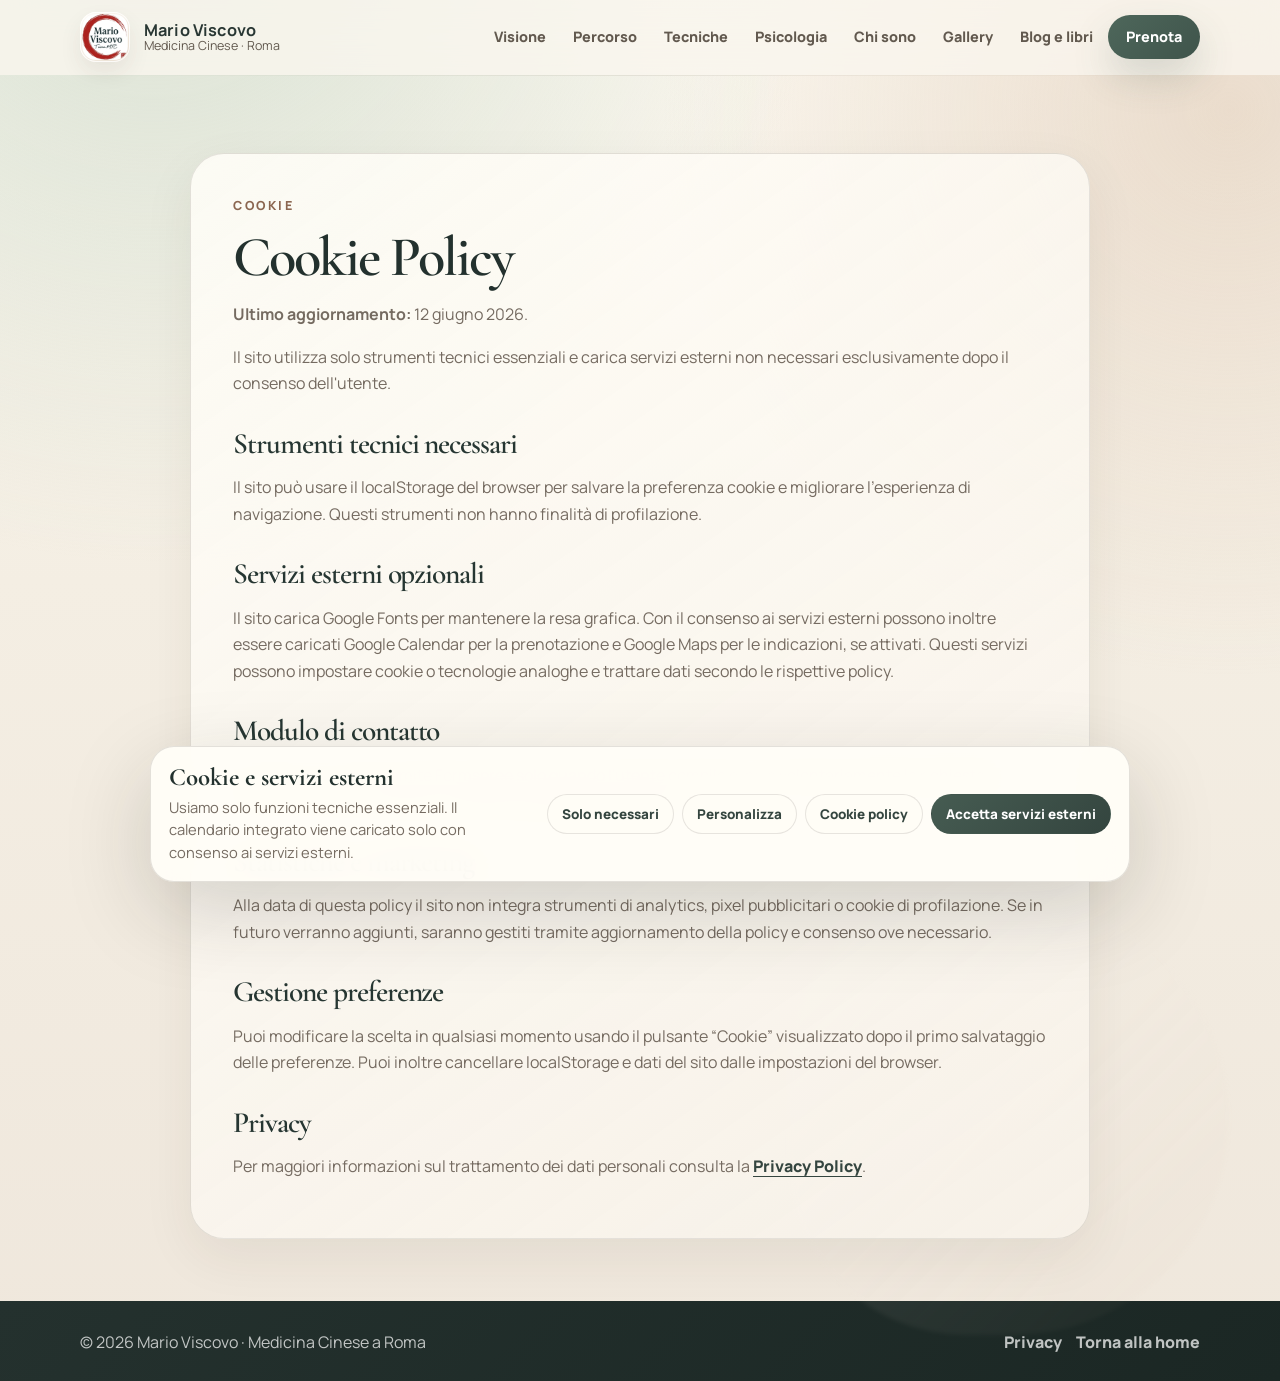
==== commit 8f6e8cd9: "aggiunta sezione psicologia, rimozione recensioni, fix grafiche libri e generali" ====
--- a/cookie-policy.html
+++ b/cookie-policy.html
@@ -29,8 +29,10 @@
         <a href="index.html#visione">Visione</a>
         <a href="index.html#percorso">Percorso</a>
         <a href="index.html#tecniche">Tecniche</a>
-        <a href="index.html#recensioni">Recensioni</a>
+        <a href="index.html#psicologia">Psicologia</a>
+        <a href="index.html#chi-sono">Chi sono</a>
         <a href="gallery.html">Gallery</a>
+        <a href="index.html#blog">Blog e libri</a>
         <a class="nav-action" href="index.html#contatti">Prenota</a>
       </nav>
     </div>
@@ -48,7 +50,7 @@
         <p>Il sito può usare il localStorage del browser per salvare la preferenza cookie e migliorare l'esperienza di navigazione. Questi strumenti non hanno finalità di profilazione.</p>
 
         <h2>Servizi esterni opzionali</h2>
-        <p>Il sito carica Google Fonts per mantenere la resa grafica. Con il consenso ai servizi esterni possono inoltre essere caricati Google Calendar per la prenotazione e Google Maps/Google Business per mostrare recensioni aggiornate. Questi servizi possono impostare cookie o tecnologie analoghe e trattare dati secondo le rispettive policy.</p>
+        <p>Il sito carica Google Fonts per mantenere la resa grafica. Con il consenso ai servizi esterni possono inoltre essere caricati Google Calendar per la prenotazione e Google Maps per le indicazioni, se attivati. Questi servizi possono impostare cookie o tecnologie analoghe e trattare dati secondo le rispettive policy.</p>
 
         <h2>Modulo di contatto</h2>
         <p>Il modulo invia i dati tramite Formspree solo quando l'utente compila e invia volontariamente la richiesta. Il servizio non viene usato per profilazione pubblicitaria dal sito.</p>
@@ -75,7 +77,6 @@
     </div>
   </footer>
 
-  <script src="google-reviews-config.js"></script>
   <script src="script.js"></script>
 </body>
 </html>
--- a/styles.css
+++ b/styles.css
@@ -4901,3 +4901,2347 @@
     justify-content: center;
   }
 }
+
+
+/* Delta mirato: contrasto selezione tecniche + link recensioni unico */
+#tecniche .tech-tabs button.is-active {
+  color: #fffaf1 !important;
+}
+#tecniche .tech-tabs button.is-active span {
+  color: #fff1dc !important;
+  opacity: 1 !important;
+  text-shadow: 0 1px 10px rgba(0,0,0,.18);
+}
+#tecniche .tech-tabs button.is-active:hover span {
+  color: #fff7eb !important;
+}
+.reviews-head a,
+.review-state .review-state-actions a {
+  white-space: nowrap;
+}
+
+
+/* Delta mirato V2: recensioni super minimal + contrasto tecniche */
+.section-reviews-minimal {
+  padding-top: 36px;
+  padding-bottom: 46px;
+}
+.reviews-minimal {
+  display: flex;
+  align-items: center;
+  justify-content: space-between;
+  gap: 24px;
+  padding: 24px 28px;
+  border: 1px solid rgba(84, 68, 53, .16);
+  border-radius: 30px;
+  background: rgba(255, 252, 245, .72);
+  box-shadow: 0 18px 54px rgba(45, 38, 30, .07);
+}
+.reviews-minimal .eyebrow {
+  margin: 0 0 6px;
+}
+.reviews-minimal h2 {
+  margin: 0;
+  max-width: 780px;
+  color: var(--ink);
+  font-family: var(--serif);
+  font-size: clamp(2rem, 3.2vw, 3.35rem);
+  line-height: .98;
+  letter-spacing: -.045em;
+}
+.reviews-minimal a {
+  display: inline-flex;
+  align-items: center;
+  justify-content: center;
+  min-height: 46px;
+  padding: 0 20px;
+  border: 1px solid rgba(84, 68, 53, .18);
+  border-radius: 999px;
+  background: rgba(255,255,255,.68);
+  color: var(--ink);
+  font-weight: 900;
+  white-space: nowrap;
+  box-shadow: 0 10px 26px rgba(45, 38, 30, .06);
+}
+.reviews-minimal a:hover {
+  transform: translateY(-1px);
+  background: #fffaf1;
+}
+#tecniche .tech-tabs button.is-active {
+  color: #fffaf1 !important;
+}
+#tecniche .tech-tabs button.is-active span {
+  color: #fff1dc !important;
+  opacity: 1 !important;
+  text-shadow: 0 1px 10px rgba(0,0,0,.18);
+}
+#tecniche .tech-tabs button.is-active:hover span {
+  color: #fff7eb !important;
+}
+@media (max-width: 760px) {
+  .section-reviews-minimal {
+    padding-top: 24px;
+    padding-bottom: 38px;
+  }
+  .reviews-minimal {
+    align-items: flex-start;
+    flex-direction: column;
+    padding: 22px;
+    border-radius: 24px;
+  }
+  .reviews-minimal h2 {
+    font-size: clamp(1.95rem, 8vw, 2.85rem);
+  }
+  .reviews-minimal a {
+    width: 100%;
+  }
+}
+
+/* V15 - recensioni non invasive, gallery home più leggera, FAQ più pulita */
+.contact-inline-slim a:last-child span {
+  color: var(--tea-dark);
+  font-size: .84rem;
+  letter-spacing: 0;
+}
+
+.faq-workspace {
+  background: transparent !important;
+  border-color: transparent !important;
+  box-shadow: none !important;
+  padding: 0 !important;
+}
+
+.faq-shell {
+  background:
+    radial-gradient(circle at 12% 0%, rgba(255,255,255,.70), transparent 28%),
+    linear-gradient(145deg, rgba(255,253,248,.74), rgba(246,238,226,.54)) !important;
+}
+
+.faq-item {
+  background: rgba(255,253,247,.82) !important;
+}
+
+.section-gallery-teaser {
+  padding-top: 42px !important;
+  padding-bottom: 42px !important;
+  background: linear-gradient(180deg, rgba(255,253,248,.28), rgba(247,234,220,.34)) !important;
+}
+
+.gallery-teaser-card {
+  padding: clamp(18px, 2.3vw, 26px) !important;
+  border-radius: 30px !important;
+  background: rgba(255,253,248,.54) !important;
+  box-shadow: 0 14px 42px rgba(51,43,33,.055) !important;
+}
+
+.gallery-teaser-card::before {
+  inset: 10px !important;
+  border-radius: 22px !important;
+  opacity: .62;
+}
+
+.gallery-teaser-card::after {
+  opacity: .42;
+}
+
+.gallery-teaser-copy h2 {
+  max-width: 9.6em !important;
+  font-size: clamp(2rem, 2.85vw, 3.2rem) !important;
+}
+
+.gallery-teaser-copy p:not(.eyebrow) {
+  max-width: 28ch !important;
+  font-size: .94rem !important;
+}
+
+.gallery-preview-rail .gallery-card--compact {
+  box-shadow: 0 10px 28px rgba(51,43,33,.075) !important;
+}
+
+.gallery-teaser-link {
+  box-shadow: 0 10px 26px rgba(51,43,33,.045) !important;
+}
+
+@media (max-width: 1040px) {
+  .gallery-teaser-card {
+    gap: 18px !important;
+  }
+}
+
+@media (max-width: 660px) {
+  .section-gallery-teaser {
+    padding-top: 36px !important;
+    padding-bottom: 36px !important;
+  }
+  .gallery-teaser-card {
+    padding: 20px !important;
+  }
+  .gallery-teaser-copy p:not(.eyebrow) {
+    margin-top: 9px !important;
+  }
+}
+
+/* V16 - sezione recensioni locale da JSON, coerente con gallery/contatti */
+.section-reviews {
+  scroll-margin-top: 94px;
+}
+.section-reviews .reviews-card {
+  isolation: isolate;
+}
+.section-reviews .reviews-grid {
+  grid-template-columns: repeat(3, minmax(0, 1fr));
+}
+.section-reviews .review-card {
+  min-height: 210px;
+  transition: transform .22s ease, box-shadow .22s ease, border-color .22s ease;
+}
+.section-reviews .review-card:hover {
+  transform: translateY(-3px);
+  border-color: rgba(93,105,84,.22);
+  box-shadow: 0 18px 42px rgba(51,43,33,.075);
+}
+.section-reviews .review-text {
+  margin: 0;
+  color: #453d35;
+  font-size: .96rem;
+  line-height: 1.58;
+}
+.section-reviews .review-card footer span {
+  display: grid;
+  gap: 2px;
+  min-width: 0;
+}
+.section-reviews .review-card footer em {
+  display: block;
+  color: var(--muted);
+  font-size: .78rem;
+  font-style: normal;
+}
+.section-reviews .review-card footer a {
+  white-space: nowrap;
+}
+@media (max-width: 1120px) {
+  .section-reviews .reviews-grid {
+    grid-template-columns: repeat(2, minmax(0, 1fr));
+  }
+}
+@media (max-width: 760px) {
+  .section-reviews {
+    padding-top: 50px;
+    padding-bottom: 54px;
+  }
+  .section-reviews .reviews-card {
+    padding: 20px;
+    border-radius: 26px;
+  }
+  .section-reviews .reviews-grid {
+    grid-template-columns: 1fr;
+  }
+  .section-reviews .review-card {
+    min-height: 0;
+  }
+}
+
+
+
+/* V17 - testi recensioni professionali e FAQ search senza riquadro */
+.section-reviews {
+  background:
+    radial-gradient(circle at 8% 12%, rgba(145,160,146,.14), transparent 32%),
+    linear-gradient(180deg, rgba(255,253,248,.38), rgba(247,236,224,.34)) !important;
+}
+.section-reviews .reviews-shell {
+  grid-template-columns: minmax(0, .72fr) minmax(0, 1.28fr);
+  align-items: center;
+}
+.section-reviews .reviews-copy h2 {
+  max-width: 9.5ch;
+}
+.section-reviews .reviews-copy p:not(.eyebrow) {
+  max-width: 38ch;
+  font-size: 1rem;
+  line-height: 1.66;
+}
+.section-reviews .reviews-card {
+  border-radius: 34px;
+  background:
+    radial-gradient(circle at 100% 0%, rgba(145,160,146,.13), transparent 34%),
+    linear-gradient(145deg, rgba(255,253,247,.86), rgba(247,240,230,.66)) !important;
+}
+.section-reviews .reviews-card::before {
+  display: none !important;
+}
+.section-reviews .reviews-head {
+  align-items: center;
+  padding-bottom: 18px;
+  border-bottom: 1px solid rgba(61,54,45,.095);
+}
+.section-reviews .reviews-head span {
+  color: var(--tea-dark);
+}
+.section-reviews .reviews-head strong {
+  font-size: clamp(1.75rem, 2.4vw, 2.35rem);
+}
+.section-reviews .reviews-head a {
+  background: rgba(255,253,247,.84);
+  border-color: rgba(61,54,45,.13);
+  color: #34453f;
+}
+.section-reviews .review-card,
+.section-reviews .review-state {
+  background: rgba(255,253,247,.82) !important;
+  border-color: rgba(61,54,45,.10);
+}
+.section-reviews .review-card {
+  gap: 14px;
+}
+.section-reviews .review-stars {
+  width: fit-content;
+  padding: 6px 10px;
+  border-radius: 999px;
+  background: rgba(145,160,146,.13);
+  color: #34453f;
+  font-size: .72rem;
+  font-weight: 900;
+  letter-spacing: .13em;
+  text-transform: uppercase;
+}
+.section-reviews .review-text {
+  font-family: var(--serif);
+  color: #352f29;
+  font-size: clamp(1.05rem, 1.25vw, 1.18rem);
+  line-height: 1.46;
+  letter-spacing: -.018em;
+}
+.section-reviews .review-card footer {
+  align-items: end;
+  padding-top: 4px;
+  border-top: 1px solid rgba(61,54,45,.075);
+}
+.section-reviews .review-card footer strong {
+  color: #263632;
+}
+.section-reviews .review-card footer a {
+  color: #34453f;
+  text-decoration: none;
+  border-bottom: 1px solid rgba(52,69,63,.35);
+}
+.section-reviews .review-card footer a:hover {
+  border-bottom-color: rgba(52,69,63,.75);
+}
+.faq-search,
+.faq-search:focus-within {
+  background: transparent !important;
+  border: 0 !important;
+  box-shadow: none !important;
+  padding: 0 !important;
+}
+.faq-search input {
+  border-radius: 999px !important;
+  background: rgba(255,253,247,.86) !important;
+}
+.faq-search input:focus {
+  background: #fffdf7 !important;
+}
+@media (max-width: 980px) {
+  .section-reviews .reviews-shell {
+    grid-template-columns: 1fr;
+  }
+  .section-reviews .reviews-copy {
+    position: static;
+  }
+  .section-reviews .reviews-copy h2 {
+    max-width: 12ch;
+  }
+}
+@media (max-width: 760px) {
+  .section-reviews .reviews-head {
+    align-items: flex-start;
+    flex-direction: column;
+  }
+  .section-reviews .reviews-head a {
+    width: 100%;
+  }
+}
+
+/* V18 - Voci dal percorso: testi reali, layout sobrio, nessuna etichetta ripetuta */
+.section-reviews {
+  padding-top: 70px !important;
+  padding-bottom: 74px !important;
+  background:
+    radial-gradient(circle at 88% 12%, rgba(145,160,146,.13), transparent 32%),
+    linear-gradient(180deg, rgba(255,253,248,.34), rgba(247,236,224,.34)) !important;
+}
+.section-reviews .reviews-shell {
+  grid-template-columns: minmax(240px, .56fr) minmax(0, 1.44fr) !important;
+  gap: clamp(24px, 4.5vw, 58px) !important;
+  align-items: start !important;
+}
+.section-reviews .reviews-copy {
+  position: sticky !important;
+  top: 108px !important;
+  padding-top: 8px !important;
+}
+.section-reviews .reviews-copy h2 {
+  max-width: 10.8ch !important;
+  font-size: clamp(2.35rem, 3.55vw, 4.05rem) !important;
+  line-height: .98 !important;
+}
+.section-reviews .reviews-copy p:not(.eyebrow) {
+  max-width: 35ch !important;
+  margin-top: 18px !important;
+  color: var(--muted) !important;
+  font-size: 1rem !important;
+  line-height: 1.68 !important;
+}
+.section-reviews .reviews-card {
+  padding: clamp(22px, 3vw, 32px) !important;
+  border-radius: 34px !important;
+  border-color: rgba(61,54,45,.11) !important;
+  background:
+    radial-gradient(circle at 100% 0%, rgba(145,160,146,.10), transparent 34%),
+    linear-gradient(145deg, rgba(255,253,247,.88), rgba(247,240,230,.66)) !important;
+  box-shadow: 0 18px 52px rgba(51,43,33,.065) !important;
+}
+.section-reviews .reviews-card::before {
+  display: none !important;
+}
+.section-reviews .reviews-head {
+  display: flex !important;
+  align-items: center !important;
+  justify-content: space-between !important;
+  gap: 18px !important;
+  margin-bottom: 22px !important;
+  padding-bottom: 18px !important;
+  border-bottom: 1px solid rgba(61,54,45,.09) !important;
+}
+.section-reviews .reviews-head span {
+  color: var(--tea-dark) !important;
+  font-size: .72rem !important;
+  letter-spacing: .16em !important;
+}
+.section-reviews .reviews-head strong {
+  margin-top: 5px !important;
+  font-family: var(--serif) !important;
+  font-size: clamp(1.9rem, 2.4vw, 2.45rem) !important;
+  letter-spacing: -.035em !important;
+}
+.section-reviews .reviews-head a {
+  min-height: 42px !important;
+  padding: 0 17px !important;
+  background: rgba(255,253,247,.82) !important;
+  border-color: rgba(61,54,45,.13) !important;
+  color: #34453f !important;
+  box-shadow: 0 10px 26px rgba(51,43,33,.045) !important;
+}
+.section-reviews .reviews-grid {
+  display: grid !important;
+  grid-template-columns: repeat(3, minmax(0, 1fr)) !important;
+  gap: 14px !important;
+}
+.section-reviews .review-card,
+.section-reviews .review-state {
+  min-height: 0 !important;
+  border: 1px solid rgba(61,54,45,.10) !important;
+  border-radius: 24px !important;
+  background: rgba(255,253,247,.82) !important;
+  box-shadow: 0 12px 30px rgba(51,43,33,.045) !important;
+}
+.section-reviews .review-card {
+  position: relative !important;
+  display: flex !important;
+  flex-direction: column !important;
+  gap: 18px !important;
+  padding: 24px 22px 20px !important;
+  transition: transform .22s ease, box-shadow .22s ease, border-color .22s ease !important;
+}
+.section-reviews .review-card::before {
+  content: "“";
+  display: block;
+  width: 38px;
+  height: 38px;
+  margin-bottom: -4px;
+  border-radius: 50%;
+  background: rgba(145,160,146,.14);
+  color: #34453f;
+  font-family: var(--serif);
+  font-size: 2.2rem;
+  line-height: 1.06;
+  text-align: center;
+}
+.section-reviews .review-card:hover {
+  transform: translateY(-3px) !important;
+  border-color: rgba(93,105,84,.22) !important;
+  box-shadow: 0 18px 42px rgba(51,43,33,.075) !important;
+}
+.section-reviews .review-stars {
+  display: none !important;
+}
+.section-reviews .review-text {
+  margin: 0 !important;
+  color: #352f29 !important;
+  font-family: var(--serif) !important;
+  font-size: clamp(1.02rem, 1.08vw, 1.14rem) !important;
+  line-height: 1.52 !important;
+  letter-spacing: -.014em !important;
+}
+.section-reviews .review-card footer {
+  display: flex !important;
+  align-items: center !important;
+  justify-content: space-between !important;
+  gap: 14px !important;
+  margin-top: auto !important;
+  padding-top: 14px !important;
+  border-top: 1px solid rgba(61,54,45,.075) !important;
+}
+.section-reviews .review-card footer span {
+  display: block !important;
+  min-width: 0 !important;
+}
+.section-reviews .review-card footer strong {
+  color: #263632 !important;
+  font-size: .88rem !important;
+  font-weight: 850 !important;
+}
+.section-reviews .review-card footer em {
+  display: none !important;
+}
+.section-reviews .review-card footer a {
+  flex: 0 0 auto !important;
+  color: #34453f !important;
+  font-size: .88rem !important;
+  font-weight: 900 !important;
+  text-decoration: none !important;
+  border-bottom: 1px solid rgba(52,69,63,.34) !important;
+  white-space: nowrap !important;
+}
+.section-reviews .review-card footer a:hover {
+  border-bottom-color: rgba(52,69,63,.76) !important;
+}
+@media (max-width: 1120px) {
+  .section-reviews .reviews-shell {
+    grid-template-columns: 1fr !important;
+  }
+  .section-reviews .reviews-copy {
+    position: static !important;
+    max-width: 760px !important;
+  }
+  .section-reviews .reviews-copy h2 {
+    max-width: 13ch !important;
+  }
+  .section-reviews .reviews-copy p:not(.eyebrow) {
+    max-width: 58ch !important;
+  }
+  .section-reviews .reviews-grid {
+    grid-template-columns: repeat(2, minmax(0, 1fr)) !important;
+  }
+}
+@media (max-width: 760px) {
+  .section-reviews {
+    padding-top: 50px !important;
+    padding-bottom: 56px !important;
+  }
+  .section-reviews .reviews-head {
+    align-items: flex-start !important;
+    flex-direction: column !important;
+  }
+  .section-reviews .reviews-head a {
+    width: 100% !important;
+  }
+  .section-reviews .reviews-grid {
+    grid-template-columns: 1fr !important;
+  }
+  .section-reviews .review-card {
+    padding: 22px 20px 18px !important;
+  }
+}
+
+@media (max-width: 660px) {
+  .concept-row {
+    flex-wrap: nowrap;
+    gap: 6px;
+    overflow-x: auto;
+    -webkit-overflow-scrolling: touch;
+    scrollbar-width: none;
+  }
+
+  .concept-row::-webkit-scrollbar {
+    display: none;
+  }
+
+  .concept {
+    flex: 0 0 auto;
+    white-space: nowrap;
+    padding: 8px 11px;
+    font-size: .94rem;
+  }
+}
+
+/* Delta V19 - psicologia/counseling/gruppi + libri con copertine, senza recensioni */
+.section-psyche {
+  position: relative;
+  background: linear-gradient(180deg, rgba(255,253,248,.76), rgba(247,234,220,.72));
+}
+
+.psyche-flow {
+  position: relative;
+  isolation: isolate;
+  display: grid;
+  grid-template-columns: .78fr 1.22fr;
+  gap: 30px;
+  align-items: stretch;
+  border: 1px solid var(--line);
+  background: rgba(255,253,248,.74);
+  border-radius: 34px;
+  padding: 30px;
+  box-shadow: var(--soft-shadow);
+  overflow: hidden;
+}
+
+.psyche-flow::before {
+  content: "心";
+  position: absolute;
+  right: 22px;
+  top: -18px;
+  z-index: -1;
+  font-family: var(--serif);
+  font-size: clamp(7rem, 13vw, 12rem);
+  line-height: 1;
+  color: rgba(127,29,24,.055);
+  pointer-events: none;
+}
+
+.psyche-intro {
+  align-self: center;
+  padding: 12px 0 12px 12px;
+}
+
+.psyche-intro h2 {
+  font-family: var(--serif);
+  font-size: clamp(2.35rem, 3.5vw, 4.1rem);
+  line-height: .96;
+  letter-spacing: -.04em;
+  margin: 0;
+}
+
+.psyche-intro p:not(.eyebrow) {
+  color: var(--muted);
+  margin: 18px 0 0;
+}
+
+.psyche-note {
+  padding: 14px 16px;
+  border-left: 3px solid rgba(127,29,24,.28);
+  border-radius: 18px;
+  background: rgba(255,255,255,.58);
+  color: #5d554d !important;
+  font-size: .95rem;
+  line-height: 1.55;
+}
+
+.psyche-cards {
+  display: grid;
+  grid-template-columns: repeat(3, minmax(0, 1fr));
+  gap: 10px;
+}
+
+.psyche-card {
+  position: relative;
+  display: flex;
+  flex-direction: column;
+  min-height: 390px;
+  padding: 24px 22px;
+  border: 1px solid var(--line);
+  border-radius: 26px;
+  background: linear-gradient(145deg, #fff, #fff8ee);
+  box-shadow: 0 14px 38px rgba(69,52,35,.052);
+  transition: transform .22s ease, box-shadow .22s ease, border-color .22s ease;
+}
+
+.psyche-card:hover {
+  transform: translateY(-3px);
+  border-color: rgba(93,105,84,.24);
+  box-shadow: 0 18px 46px rgba(51,43,33,.075);
+}
+
+.psyche-index {
+  display: inline-grid;
+  place-items: center;
+  width: 38px;
+  height: 38px;
+  margin-bottom: 20px;
+  border-radius: 50%;
+  background: #f1e3d1;
+  color: var(--tea-dark);
+  font-weight: 900;
+  font-size: .74rem;
+}
+
+.psyche-card h3 {
+  font-family: var(--serif);
+  font-size: clamp(2rem, 2.5vw, 2.85rem);
+  line-height: .98;
+  letter-spacing: -.035em;
+  margin: 6px 0 13px;
+}
+
+.psyche-card p:not(.tag) {
+  color: #554b41;
+  margin: 0 0 15px;
+  font-size: .95rem;
+  line-height: 1.58;
+}
+
+.psyche-card .inline-toggle {
+  align-self: flex-start;
+  margin-top: auto;
+}
+
+.book-showcase {
+  display: grid;
+  gap: 12px;
+  margin-top: 24px;
+}
+
+.book-card {
+  position: relative;
+  display: grid;
+  grid-template-columns: 96px minmax(0, 1fr);
+  gap: 16px;
+  align-items: center;
+  padding: 12px 46px 12px 12px;
+  border: 1px solid var(--line);
+  border-radius: 24px;
+  background: linear-gradient(145deg, #fff, #fff8ee);
+  box-shadow: 0 12px 34px rgba(69,52,35,.052);
+  transition: transform .22s ease, box-shadow .22s ease, border-color .22s ease, background .22s ease;
+  overflow: hidden;
+}
+
+.book-card::after {
+  content: "↗";
+  position: absolute;
+  right: 16px;
+  top: 50%;
+  transform: translateY(-50%);
+  display: grid;
+  place-items: center;
+  width: 30px;
+  height: 30px;
+  border-radius: 50%;
+  background: rgba(63,81,71,.08);
+  color: var(--sage-dark);
+  font-weight: 900;
+  transition: transform .22s ease, background .22s ease;
+}
+
+.book-card:hover {
+  transform: translateY(-3px);
+  border-color: rgba(93,105,84,.24);
+  box-shadow: var(--soft-shadow);
+  background: #fff;
+}
+
+.book-card:hover::after {
+  transform: translateY(-50%) translateX(2px);
+  background: rgba(63,81,71,.13);
+}
+
+.book-cover {
+  display: block;
+  aspect-ratio: 2 / 3;
+  border-radius: 15px;
+  overflow: hidden;
+  background: #efe3d3;
+  box-shadow: 0 14px 34px rgba(43,36,28,.16);
+}
+
+.book-cover img {
+  width: 100%;
+  height: 100%;
+  object-fit: cover;
+}
+
+.book-copy {
+  display: block;
+  min-width: 0;
+}
+
+.book-copy em {
+  display: block;
+  color: var(--tea-dark);
+  font-style: normal;
+  font-size: .68rem;
+  text-transform: uppercase;
+  letter-spacing: .16em;
+  font-weight: 900;
+}
+
+.book-copy strong {
+  display: block;
+  margin-top: 6px;
+  color: #2f2a25;
+  font-family: var(--serif);
+  font-size: clamp(1.35rem, 1.8vw, 1.85rem);
+  line-height: 1;
+  letter-spacing: -.025em;
+}
+
+.book-copy small {
+  display: block;
+  margin-top: 7px;
+  color: var(--muted);
+  font-size: .88rem;
+  line-height: 1.38;
+}
+
+.author-amazon-link {
+  display: inline-flex;
+  align-items: center;
+  justify-content: center;
+  min-height: 42px;
+  margin-top: 16px;
+  padding: 0 17px;
+  border: 1px solid var(--line);
+  border-radius: 999px;
+  background: rgba(255,255,255,.68);
+  color: var(--sage-dark);
+  font-weight: 900;
+  transition: transform .22s ease, box-shadow .22s ease, background .22s ease;
+}
+
+.author-amazon-link:hover {
+  transform: translateY(-2px);
+  background: #fff;
+  box-shadow: var(--soft-shadow);
+}
+
+@media (max-width: 1040px) {
+  .psyche-flow {
+    grid-template-columns: 1fr;
+    padding: 26px;
+  }
+  .psyche-intro {
+    padding: 0;
+  }
+  .psyche-cards {
+    grid-template-columns: repeat(3, minmax(220px, 1fr));
+    overflow-x: auto;
+    padding-bottom: 4px;
+    -webkit-overflow-scrolling: touch;
+    scrollbar-width: none;
+  }
+  .psyche-cards::-webkit-scrollbar {
+    display: none;
+  }
+  .psyche-card {
+    min-height: 340px;
+  }
+}
+
+@media (max-width: 660px) {
+  .section-psyche {
+    padding-top: 52px;
+    padding-bottom: 52px;
+  }
+  .psyche-flow {
+    padding: 20px;
+    border-radius: 26px;
+    gap: 18px;
+  }
+  .psyche-flow::before {
+    right: 10px;
+    top: -8px;
+    font-size: 7rem;
+  }
+  .psyche-intro h2 {
+    font-size: clamp(2.25rem, 9.8vw, 3.25rem);
+  }
+  .psyche-note {
+    padding: 12px 14px;
+    border-radius: 16px;
+  }
+  .psyche-cards {
+    grid-template-columns: 1fr;
+    overflow: visible;
+  }
+  .psyche-card {
+    min-height: auto;
+    padding: 22px 20px;
+    border-radius: 22px;
+  }
+  .book-card {
+    grid-template-columns: 78px minmax(0, 1fr);
+    gap: 13px;
+    padding: 11px 40px 11px 11px;
+    border-radius: 21px;
+  }
+  .book-card::after {
+    right: 11px;
+    width: 28px;
+    height: 28px;
+  }
+  .book-copy strong {
+    font-size: 1.28rem;
+  }
+  .book-copy small {
+    font-size: .82rem;
+  }
+  .author-amazon-link {
+    width: 100%;
+  }
+}
+
+
+/* Delta V20 - sezione psicologia a selezione + libri compatti */
+.section-psyche {
+  background: linear-gradient(180deg, rgba(255,253,248,.74), rgba(247,234,220,.66));
+}
+
+.psyche-flow-focus {
+  grid-template-columns: .62fr 1.38fr;
+  gap: 26px;
+  padding: 28px;
+  align-items: stretch;
+}
+
+.psyche-flow-focus .psyche-intro {
+  align-self: center;
+  padding: 8px 0 8px 10px;
+}
+
+.psyche-flow-focus .psyche-intro h2 {
+  font-size: clamp(2.25rem, 3.2vw, 3.85rem);
+}
+
+.psyche-flow-focus .psyche-intro p:not(.eyebrow) {
+  font-size: .98rem;
+  line-height: 1.58;
+}
+
+.psyche-flow-focus .psyche-note {
+  margin-top: 16px;
+  padding: 13px 15px;
+  font-size: .92rem;
+  line-height: 1.52;
+}
+
+.psyche-tool {
+  position: relative;
+  display: grid;
+  grid-template-columns: 210px minmax(0, 1fr);
+  min-height: 430px;
+  border: 1px solid var(--line);
+  border-radius: 28px;
+  background: rgba(255,253,248,.82);
+  box-shadow: 0 16px 46px rgba(69,52,35,.055);
+  overflow: hidden;
+}
+
+.psyche-radio {
+  position: absolute;
+  inline-size: 1px;
+  block-size: 1px;
+  opacity: 0;
+  pointer-events: none;
+}
+
+.psyche-tabs {
+  display: grid;
+  align-content: start;
+  gap: 8px;
+  padding: 12px;
+  border-right: 1px solid var(--line);
+  background: rgba(245,234,220,.72);
+}
+
+.psyche-tab {
+  cursor: pointer;
+  display: grid;
+  grid-template-columns: 34px minmax(0, 1fr);
+  gap: 3px 11px;
+  align-items: center;
+  padding: 14px 13px;
+  border: 1px solid transparent;
+  border-radius: 18px;
+  color: #51483e;
+  transition: transform .2s ease, box-shadow .2s ease, background .2s ease, border-color .2s ease;
+}
+
+.psyche-tab:hover {
+  transform: translateY(-1px);
+  background: rgba(255,253,248,.68);
+  border-color: rgba(221,207,188,.7);
+}
+
+.psyche-tab span {
+  grid-row: span 2;
+  display: grid;
+  place-items: center;
+  width: 34px;
+  height: 34px;
+  border-radius: 50%;
+  background: #fff;
+  color: var(--tea-dark);
+  font-weight: 900;
+  font-size: .72rem;
+}
+
+.psyche-tab strong {
+  min-width: 0;
+  font-family: var(--serif);
+  font-size: 1.36rem;
+  line-height: .98;
+  letter-spacing: -.02em;
+}
+
+.psyche-tab em {
+  min-width: 0;
+  color: var(--muted);
+  font-style: normal;
+  font-size: .72rem;
+  line-height: 1.2;
+  font-weight: 800;
+}
+
+#psyche-tab-psicologia:checked ~ .psyche-tabs .psyche-tab-psicologia,
+#psyche-tab-counseling:checked ~ .psyche-tabs .psyche-tab-counseling,
+#psyche-tab-gruppi:checked ~ .psyche-tabs .psyche-tab-gruppi {
+  background: #fffdf8;
+  border-color: var(--line);
+  box-shadow: 0 10px 30px rgba(69,52,35,.06);
+  color: var(--ink);
+}
+
+#psyche-tab-psicologia:checked ~ .psyche-tabs .psyche-tab-psicologia span,
+#psyche-tab-counseling:checked ~ .psyche-tabs .psyche-tab-counseling span,
+#psyche-tab-gruppi:checked ~ .psyche-tabs .psyche-tab-gruppi span {
+  background: var(--ink);
+  color: #fff;
+}
+
+.psyche-panels {
+  min-width: 0;
+  background: linear-gradient(145deg, rgba(255,255,255,.74), rgba(255,248,238,.78));
+}
+
+.psyche-stage {
+  display: none;
+  grid-template-columns: minmax(210px, .48fr) minmax(0, 1fr);
+  gap: 22px;
+  height: 100%;
+  min-height: 430px;
+  padding: 20px;
+  animation: fadeIn .28s ease;
+}
+
+#psyche-tab-psicologia:checked ~ .psyche-panels .psyche-stage-psicologia,
+#psyche-tab-counseling:checked ~ .psyche-panels .psyche-stage-counseling,
+#psyche-tab-gruppi:checked ~ .psyche-panels .psyche-stage-gruppi {
+  display: grid;
+}
+
+.psyche-photo {
+  position: relative;
+  min-height: 390px;
+  height: 100%;
+  margin: 0;
+  border-radius: 23px;
+  overflow: hidden;
+  background: #efe3d3;
+  box-shadow: 0 16px 36px rgba(43,36,28,.11);
+}
+
+.psyche-photo::after {
+  content: "";
+  position: absolute;
+  inset: 10px;
+  border: 1px solid rgba(255,255,255,.44);
+  border-radius: 17px;
+  pointer-events: none;
+}
+
+.psyche-photo img {
+  width: 100%;
+  height: 100%;
+  object-fit: cover;
+  filter: saturate(.9) contrast(.98) brightness(1.03);
+}
+
+.psyche-stage-psicologia .psyche-photo img { object-position: 52% center; }
+.psyche-stage-counseling .psyche-photo img { object-position: 47% center; }
+.psyche-stage-gruppi .psyche-photo img { object-position: 52% center; }
+
+.psyche-stage-copy {
+  align-self: center;
+  padding: 4px 6px 4px 0;
+}
+
+.psyche-stage-copy h3 {
+  font-family: var(--serif);
+  font-size: clamp(2.25rem, 3.35vw, 4rem);
+  line-height: .94;
+  letter-spacing: -.04em;
+  margin: 0 0 14px;
+}
+
+.psyche-stage-copy p:not(.tag) {
+  margin: 0 0 11px;
+  color: #54493f;
+  font-size: .94rem;
+  line-height: 1.54;
+}
+
+.psyche-stage-copy .psyche-disclaimer {
+  margin-top: 14px !important;
+  padding: 12px 14px;
+  border-left: 3px solid rgba(127,29,24,.22);
+  border-radius: 16px;
+  background: rgba(255,255,255,.58);
+  color: #6a6057 !important;
+  font-size: .86rem !important;
+  line-height: 1.45 !important;
+}
+
+.section-writings .writings-grid {
+  align-items: stretch;
+  grid-template-columns: .92fr 1.08fr;
+}
+
+.section-writings .writings-intro,
+.section-writings .blog-card {
+  height: 100%;
+}
+
+.section-writings .writings-intro h2 {
+  font-size: clamp(2.35rem, 3.55vw, 3.85rem);
+  margin-bottom: 12px;
+}
+
+.section-writings .writings-intro > p {
+  margin: 0;
+  font-size: .94rem;
+  line-height: 1.5;
+}
+
+.book-showcase {
+  gap: 9px;
+  margin-top: 18px;
+}
+
+.book-card {
+  grid-template-columns: 74px minmax(0, 1fr);
+  gap: 13px;
+  padding: 10px 40px 10px 10px;
+  border-radius: 20px;
+}
+
+.book-card::after {
+  right: 12px;
+  width: 27px;
+  height: 27px;
+  font-size: .88rem;
+}
+
+.book-cover {
+  border-radius: 12px;
+  box-shadow: 0 10px 24px rgba(43,36,28,.13);
+}
+
+.book-copy em {
+  font-size: .6rem;
+  letter-spacing: .14em;
+}
+
+.book-copy strong {
+  margin-top: 4px;
+  font-size: clamp(1.12rem, 1.35vw, 1.45rem);
+  line-height: 1.02;
+}
+
+.book-copy small {
+  margin-top: 5px;
+  font-size: .78rem;
+  line-height: 1.28;
+  display: -webkit-box;
+  -webkit-line-clamp: 2;
+  -webkit-box-orient: vertical;
+  overflow: hidden;
+}
+
+.author-amazon-link {
+  min-height: 38px;
+  margin-top: 12px;
+  padding: 0 15px;
+  font-size: .91rem;
+}
+
+@media (max-width: 1120px) {
+  .psyche-flow-focus {
+    grid-template-columns: 1fr;
+    padding: 26px;
+  }
+
+  .psyche-flow-focus .psyche-intro {
+    padding: 0;
+  }
+
+  .psyche-tool {
+    grid-template-columns: 1fr;
+    min-height: 0;
+  }
+
+  .psyche-tabs {
+    display: flex;
+    gap: 7px;
+    overflow-x: auto;
+    border-right: 0;
+    border-bottom: 1px solid var(--line);
+    -webkit-overflow-scrolling: touch;
+    scrollbar-width: none;
+  }
+
+  .psyche-tabs::-webkit-scrollbar { display: none; }
+
+  .psyche-tab {
+    flex: 0 0 210px;
+  }
+
+  .psyche-stage {
+    min-height: 0;
+    grid-template-columns: minmax(210px, .42fr) minmax(0, 1fr);
+  }
+
+  .psyche-photo {
+    min-height: 340px;
+  }
+
+  .section-writings .writings-grid {
+    grid-template-columns: 1fr;
+  }
+}
+
+@media (max-width: 660px) {
+  .psyche-flow-focus {
+    padding: 18px;
+    border-radius: 26px;
+    gap: 16px;
+  }
+
+  .psyche-flow-focus .psyche-intro h2 {
+    font-size: clamp(2.15rem, 9.3vw, 3.15rem);
+  }
+
+  .psyche-flow-focus .psyche-intro p:not(.eyebrow) {
+    font-size: .94rem;
+    line-height: 1.52;
+  }
+
+  .psyche-tool {
+    border-radius: 22px;
+  }
+
+  .psyche-tabs {
+    padding: 8px;
+  }
+
+  .psyche-tab {
+    flex-basis: 178px;
+    grid-template-columns: 30px minmax(0,1fr);
+    padding: 11px 10px;
+    border-radius: 15px;
+    gap: 2px 8px;
+  }
+
+  .psyche-tab span {
+    width: 30px;
+    height: 30px;
+    font-size: .66rem;
+  }
+
+  .psyche-tab strong {
+    font-size: 1.13rem;
+  }
+
+  .psyche-tab em {
+    font-size: .67rem;
+  }
+
+  .psyche-stage {
+    grid-template-columns: 1fr;
+    gap: 15px;
+    padding: 16px;
+  }
+
+  .psyche-photo {
+    min-height: 0;
+    height: 220px;
+    border-radius: 18px;
+  }
+
+  .psyche-photo::after {
+    inset: 8px;
+    border-radius: 13px;
+  }
+
+  .psyche-stage-copy {
+    padding: 0;
+  }
+
+  .psyche-stage-copy h3 {
+    font-size: 2.25rem;
+    margin-bottom: 10px;
+  }
+
+  .psyche-stage-copy p:not(.tag) {
+    font-size: .9rem;
+    line-height: 1.48;
+  }
+
+  .psyche-stage-copy .psyche-disclaimer {
+    font-size: .82rem !important;
+    padding: 11px 12px;
+  }
+
+  .section-writings .writings-intro h2 {
+    font-size: clamp(2.25rem, 9.8vw, 3.2rem);
+  }
+
+  .book-showcase {
+    gap: 8px;
+    margin-top: 16px;
+  }
+
+  .book-card {
+    grid-template-columns: 66px minmax(0, 1fr);
+    gap: 11px;
+    padding: 9px 36px 9px 9px;
+    border-radius: 18px;
+  }
+
+  .book-card::after {
+    right: 9px;
+    width: 25px;
+    height: 25px;
+  }
+
+  .book-copy strong {
+    font-size: 1.13rem;
+  }
+
+  .book-copy small {
+    font-size: .75rem;
+    -webkit-line-clamp: 2;
+  }
+}
+
+/* Delta mirato: Psicologia sotto Tecniche, layout ribaltato e coerente con la sezione Tecniche */
+#psicologia.section-psyche {
+  background: linear-gradient(180deg, rgba(255,253,248,.78), rgba(247,234,220,.56));
+  padding-top: 76px;
+}
+
+#psicologia .psyche-head {
+  display: flex;
+  flex-direction: row;
+  align-items: baseline;
+  flex-wrap: wrap;
+  gap: 10px 28px;
+  margin-bottom: 20px;
+  max-width: none;
+  text-align: left;
+}
+
+#psicologia .psyche-head .eyebrow {
+  margin-bottom: 0;
+  flex: 0 0 auto;
+  align-self: center;
+}
+
+#psicologia .psyche-head h2 {
+  font-size: clamp(1.55rem, 2.2vw, 2.1rem) !important;
+  letter-spacing: -.028em;
+  line-height: 1.1;
+  flex: 1 1 auto;
+  margin: 0;
+}
+
+#psicologia .psyche-head p:not(.eyebrow) {
+  width: 100%;
+  margin: 0;
+  font-size: .94rem;
+  max-width: 760px;
+  color: var(--muted);
+}
+
+#psicologia .psyche-shell {
+  margin-top: 32px;
+  border-radius: 34px;
+  background: rgba(255,253,248,.86);
+  border: 1px solid var(--line);
+  box-shadow: var(--shadow);
+  overflow: hidden;
+  display: grid;
+  grid-template-columns: 1fr 270px;
+  gap: 0;
+}
+
+#psicologia .psyche-radio {
+  position: absolute;
+  inline-size: 1px;
+  block-size: 1px;
+  opacity: 0;
+  pointer-events: none;
+}
+
+#psicologia .psyche-panels {
+  position: relative;
+  min-height: 510px;
+  background: rgba(255,253,248,.72);
+}
+
+#psicologia .psyche-stage {
+  display: none;
+  grid-template-columns: 1.08fr .92fr;
+  min-height: 510px;
+}
+
+#psyche-tab-psicologia:checked ~ .psyche-panels .psyche-stage-psicologia,
+#psyche-tab-counseling:checked ~ .psyche-panels .psyche-stage-counseling,
+#psyche-tab-gruppi:checked ~ .psyche-panels .psyche-stage-gruppi {
+  display: grid;
+  animation: fadeIn .3s ease;
+}
+
+#psicologia .psyche-stage-copy {
+  padding: 42px;
+  align-self: center;
+}
+
+#psicologia .psyche-stage-copy h3 {
+  font-family: var(--serif);
+  font-size: clamp(2.7rem, 4.2vw, 4.8rem);
+  line-height: .92;
+  letter-spacing: -.045em;
+  margin: 0 0 18px;
+}
+
+#psicologia .psyche-stage-copy p:not(.tag) {
+  color: #54493f;
+  margin: 0 0 14px;
+  max-width: 58ch;
+}
+
+#psicologia .psyche-photo {
+  margin: 0;
+  min-height: 510px;
+  overflow: hidden;
+  background: #ede1d2;
+  order: 2;
+}
+
+#psicologia .psyche-photo::after {
+  display: none;
+}
+
+#psicologia .psyche-photo img {
+  width: 100%;
+  height: 100%;
+  min-height: 510px;
+  object-fit: cover;
+  filter: saturate(.88) brightness(1.02) contrast(.98);
+}
+
+#psicologia .psyche-stage-psicologia .psyche-photo img { object-position: 52% center; }
+#psicologia .psyche-stage-counseling .psyche-photo img { object-position: 45% center; }
+#psicologia .psyche-stage-gruppi .psyche-photo img { object-position: 52% center; }
+
+#psicologia .psyche-tabs {
+  padding: 14px;
+  background: rgba(246,236,223,.5);
+  border-left: 1px solid var(--line);
+  display: grid;
+  align-content: start;
+  gap: 6px;
+}
+
+#psicologia .psyche-tab {
+  text-align: left;
+  cursor: pointer;
+  border-radius: 18px;
+  padding: 16px 15px;
+  font-weight: 900;
+  color: #4d4338;
+  transition: .2s ease;
+  border: 0;
+  background: transparent;
+  min-height: 0;
+  display: block;
+}
+
+#psicologia .psyche-tab:hover {
+  background: rgba(255,255,255,.58);
+  transform: none;
+  box-shadow: none;
+}
+
+#psicologia .psyche-tab strong {
+  display: block;
+  font-family: var(--serif);
+  font-size: 1.58rem;
+  line-height: .98;
+  letter-spacing: -.02em;
+  color: var(--ink);
+  margin: 0;
+}
+
+#psicologia .psyche-tab em {
+  display: block;
+  margin-top: 6px;
+  font-style: normal;
+  color: var(--muted);
+  font-size: .82rem;
+  line-height: 1.22;
+  letter-spacing: 0;
+  text-transform: none;
+  font-weight: 800;
+}
+
+#psyche-tab-psicologia:checked ~ .psyche-tabs .psyche-tab-psicologia,
+#psyche-tab-counseling:checked ~ .psyche-tabs .psyche-tab-counseling,
+#psyche-tab-gruppi:checked ~ .psyche-tabs .psyche-tab-gruppi {
+  background: #fff;
+  box-shadow: 0 12px 32px rgba(69,52,35,.08);
+  color: var(--ink);
+}
+
+#psicologia .inline-toggle {
+  margin-top: 14px;
+}
+
+#psicologia .inline-detail p + p {
+  margin-top: 12px;
+}
+
+@media (max-width: 1040px) {
+  #psicologia.section-psyche { padding-top: 64px; }
+  #psicologia .psyche-shell {
+    grid-template-columns: 1fr;
+    border-radius: 28px;
+  }
+
+  #psicologia .psyche-tabs {
+    order: -1;
+    display: flex;
+    overflow-x: auto;
+    border-left: 0;
+    border-bottom: 1px solid var(--line);
+    scrollbar-width: none;
+  }
+
+  #psicologia .psyche-tabs::-webkit-scrollbar { display: none; }
+
+  #psicologia .psyche-tab {
+    min-width: 220px;
+    flex: 0 0 auto;
+  }
+
+  #psicologia .psyche-panels,
+  #psicologia .psyche-stage {
+    min-height: 0;
+  }
+
+  #psicologia .psyche-stage {
+    grid-template-columns: 1.04fr .96fr;
+  }
+
+  #psicologia .psyche-stage-copy {
+    padding: 32px;
+  }
+
+  #psicologia .psyche-photo,
+  #psicologia .psyche-photo img {
+    min-height: 420px;
+  }
+}
+
+@media (max-width: 660px) {
+  #psicologia.section-psyche { padding-top: 52px; }
+
+  #psicologia .psyche-head {
+    display: block;
+    margin-bottom: 18px;
+  }
+
+  #psicologia .psyche-head .eyebrow {
+    margin-bottom: 10px;
+  }
+
+  #psicologia .psyche-head h2 {
+    font-size: clamp(2.2rem, 9.5vw, 3.1rem) !important;
+    line-height: .96;
+  }
+
+  #psicologia .psyche-head p:not(.eyebrow) {
+    margin-top: 14px;
+    font-size: .94rem;
+  }
+
+  #psicologia .psyche-shell {
+    margin-top: 22px;
+    border-radius: 24px;
+  }
+
+  #psicologia .psyche-tabs {
+    display: grid;
+    grid-template-columns: 1fr;
+    padding: 9px;
+    gap: 7px;
+    overflow: visible;
+  }
+
+  #psicologia .psyche-tab {
+    width: 100%;
+    min-width: 0;
+    padding: 12px 13px;
+    border-radius: 15px;
+  }
+
+  #psicologia .psyche-tab strong {
+    font-size: 1.3rem;
+  }
+
+  #psicologia .psyche-tab em {
+    font-size: .78rem;
+  }
+
+  #psicologia .psyche-stage {
+    grid-template-columns: 1fr;
+  }
+
+  #psicologia .psyche-stage-copy {
+    padding: 24px 22px 20px;
+  }
+
+  #psicologia .psyche-stage-copy h3 {
+    font-size: 2.35rem;
+    margin-bottom: 12px;
+  }
+
+  #psicologia .psyche-stage-copy p:not(.tag) {
+    font-size: .94rem;
+    line-height: 1.56;
+  }
+
+  #psicologia .psyche-photo {
+    order: 2;
+  }
+
+  #psicologia .psyche-photo,
+  #psicologia .psyche-photo img {
+    min-height: 285px;
+    height: 285px;
+  }
+}
+
+/* Delta mirato: qualifica + libri selezionabili, senza alterare il resto */
+.section-writings .writings-title-row {
+  display: flex;
+  align-items: flex-start;
+  justify-content: space-between;
+  gap: 18px;
+  margin-bottom: 12px;
+}
+
+.section-writings .writings-title-row .eyebrow {
+  margin-bottom: 8px;
+}
+
+.section-writings .writings-intro h2,
+.section-writings .blog-head h3 {
+  font-family: var(--serif);
+  font-size: clamp(2.45rem, 3.55vw, 3.85rem);
+  line-height: .94;
+  letter-spacing: -.04em;
+  margin: 0;
+}
+
+.author-amazon-link.author-amazon-link-top {
+  margin-top: 0;
+  flex: 0 0 auto;
+  background: var(--sage-dark);
+  color: #fff;
+  border-color: rgba(255,255,255,.34);
+  box-shadow: 0 14px 34px rgba(55,70,57,.15);
+}
+
+.author-amazon-link.author-amazon-link-top::after {
+  color: inherit;
+}
+
+.book-selector {
+  position: relative;
+  margin-top: 18px;
+}
+
+.book-radio {
+  position: absolute;
+  inline-size: 1px;
+  block-size: 1px;
+  opacity: 0;
+  pointer-events: none;
+}
+
+.book-selected {
+  position: relative;
+  border: 1px solid var(--line);
+  border-radius: 24px;
+  background: linear-gradient(145deg, #fffdf8, #fbf2e6);
+  padding: 15px;
+  box-shadow: 0 14px 38px rgba(69,52,35,.055);
+  min-height: 282px;
+}
+
+.book-feature {
+  display: none;
+  grid-template-columns: 155px minmax(0, 1fr);
+  gap: 18px;
+  align-items: center;
+}
+
+#book-pelvico:checked ~ .book-selected .book-feature-pelvico,
+#book-ombra:checked ~ .book-selected .book-feature-ombra,
+#book-celesti:checked ~ .book-selected .book-feature-celesti {
+  display: grid;
+  animation: fadeIn .3s ease;
+}
+
+.book-feature-cover {
+  display: block;
+  border-radius: 17px;
+  overflow: hidden;
+  background: #eee1d3;
+  box-shadow: 0 18px 42px rgba(43,36,28,.18);
+  transition: .22s ease;
+}
+
+.book-feature-cover:hover {
+  transform: translateY(-3px);
+  box-shadow: 0 22px 52px rgba(43,36,28,.22);
+}
+
+.book-feature-cover img {
+  width: 100%;
+  aspect-ratio: 2 / 3;
+  height: auto;
+  object-fit: cover;
+}
+
+.book-feature-copy em {
+  display: block;
+  color: var(--tea-dark);
+  font-size: .64rem;
+  text-transform: uppercase;
+  letter-spacing: .16em;
+  font-style: normal;
+  font-weight: 900;
+}
+
+.book-feature-copy h3 {
+  font-family: var(--serif);
+  font-size: clamp(1.78rem, 2.35vw, 2.55rem);
+  line-height: .98;
+  letter-spacing: -.035em;
+  margin: 8px 0 9px;
+}
+
+.book-feature-copy p {
+  margin: 0;
+  color: var(--muted);
+  font-size: .9rem;
+  line-height: 1.42;
+}
+
+.book-feature-copy a {
+  display: inline-flex;
+  align-items: center;
+  justify-content: center;
+  min-height: 38px;
+  margin-top: 14px;
+  border-radius: 999px;
+  padding: 0 15px;
+  border: 1px solid var(--line);
+  background: #fff;
+  color: var(--sage-dark);
+  font-size: .9rem;
+  font-weight: 900;
+  transition: .22s ease;
+}
+
+.book-feature-copy a:hover {
+  transform: translateY(-2px);
+  box-shadow: var(--soft-shadow);
+}
+
+.book-choices {
+  display: grid;
+  grid-template-columns: repeat(3, minmax(0, 1fr));
+  gap: 7px;
+  margin-top: 10px;
+}
+
+.book-choice {
+  cursor: pointer;
+  border: 1px solid var(--line);
+  border-radius: 17px;
+  background: rgba(255,255,255,.58);
+  padding: 12px 11px;
+  min-height: 74px;
+  transition: .2s ease;
+}
+
+.book-choice:hover {
+  background: #fff;
+  transform: translateY(-2px);
+  box-shadow: 0 10px 24px rgba(69,52,35,.06);
+}
+
+.book-choice strong {
+  display: block;
+  font-family: var(--serif);
+  font-size: 1.25rem;
+  line-height: 1;
+  letter-spacing: -.02em;
+}
+
+.book-choice span {
+  display: block;
+  margin-top: 5px;
+  color: var(--muted);
+  font-size: .74rem;
+  line-height: 1.25;
+  font-weight: 800;
+}
+
+#book-pelvico:checked ~ .book-choices .book-choice-pelvico,
+#book-ombra:checked ~ .book-choices .book-choice-ombra,
+#book-celesti:checked ~ .book-choices .book-choice-celesti {
+  background: var(--sage-dark);
+  color: #fff;
+  border-color: var(--sage-dark);
+  box-shadow: 0 14px 32px rgba(55,70,57,.13);
+}
+
+#book-pelvico:checked ~ .book-choices .book-choice-pelvico span,
+#book-ombra:checked ~ .book-choices .book-choice-ombra span,
+#book-celesti:checked ~ .book-choices .book-choice-celesti span {
+  color: rgba(255,255,255,.78);
+}
+
+@media (max-width: 1120px) {
+  .book-selected {
+    min-height: 0;
+  }
+
+  .book-feature {
+    grid-template-columns: 150px minmax(0, 1fr);
+  }
+}
+
+@media (max-width: 660px) {
+  .section-writings .writings-title-row {
+    display: grid;
+    gap: 12px;
+  }
+
+  .author-amazon-link.author-amazon-link-top {
+    width: fit-content;
+  }
+
+  .section-writings .writings-intro h2,
+  .section-writings .blog-head h3 {
+    font-size: clamp(2.35rem, 10vw, 3.15rem);
+  }
+
+  .book-selected {
+    padding: 13px;
+    border-radius: 22px;
+  }
+
+  .book-feature {
+    grid-template-columns: 118px minmax(0, 1fr);
+    gap: 14px;
+  }
+
+  .book-feature-cover {
+    border-radius: 15px;
+  }
+
+  .book-feature-copy h3 {
+    font-size: 1.62rem;
+  }
+
+  .book-feature-copy p {
+    font-size: .84rem;
+    line-height: 1.35;
+    display: -webkit-box;
+    -webkit-line-clamp: 3;
+    -webkit-box-orient: vertical;
+    overflow: hidden;
+  }
+
+  .book-feature-copy a {
+    min-height: 34px;
+    margin-top: 10px;
+    padding: 0 13px;
+    font-size: .84rem;
+  }
+
+  .book-choices {
+    grid-template-columns: 1fr;
+  }
+
+  .book-choice {
+    min-height: 0;
+    padding: 11px 12px;
+  }
+
+  .book-choice strong {
+    font-size: 1.18rem;
+  }
+
+  .book-choice span {
+    font-size: .72rem;
+  }
+}
+
+@media (max-width: 430px) {
+  .book-feature {
+    grid-template-columns: 1fr;
+  }
+
+  .book-feature-cover {
+    width: min(178px, 74vw);
+    margin-inline: auto;
+  }
+
+  .book-feature-copy {
+    text-align: left;
+  }
+}
+
+/* Delta mirato 2026-06-15: compattezza Blog/Libri, Chi sono e Visione */
+.section-vision .vision-grid {
+  align-items: start;
+  gap: 38px;
+}
+
+.section-vision .vision-title {
+  align-self: start;
+  padding-top: 0;
+}
+
+.section-vision .vision-copy {
+  padding: 28px 30px;
+}
+
+.section-vision .opening {
+  font-size: clamp(1.34rem, 1.72vw, 1.48rem);
+  line-height: 1.2;
+  margin-bottom: 12px;
+}
+
+.section-vision .vision-copy p:not(.opening) {
+  margin-bottom: 12px;
+  line-height: 1.54;
+}
+
+.section-vision .concept-row {
+  margin: 18px 0 12px;
+}
+
+.section-vision .concept {
+  padding: 7px 14px;
+}
+
+.section-vision .concept-panel {
+  padding: 19px 21px;
+  border-radius: 21px;
+}
+
+.section-vision .concept-panel h3 {
+  font-size: clamp(1.68rem, 2.2vw, 1.95rem);
+  margin: 7px 0 5px;
+}
+
+.section-about .about-grid {
+  align-items: stretch;
+  gap: 42px;
+}
+
+.section-about .about-photo {
+  height: 100%;
+}
+
+.section-about .about-photo img {
+  height: 100%;
+  min-height: 540px;
+  object-fit: cover;
+}
+
+.section-about .about-copy {
+  align-self: center;
+}
+
+.section-about .about-copy h2 {
+  margin-bottom: 14px;
+}
+
+.section-about .about-copy p {
+  margin-bottom: 10px;
+  line-height: 1.55;
+}
+
+.section-about .credentials-list {
+  margin-top: 16px;
+  gap: 7px;
+}
+
+.section-about .credentials-links a {
+  padding: 12px 15px;
+  border-radius: 17px;
+}
+
+.section-about .credentials-list span {
+  font-size: .66rem;
+}
+
+.section-about .credentials-list strong {
+  font-size: .9rem;
+  line-height: 1.34;
+}
+
+.section-writings {
+  padding-top: 72px;
+  padding-bottom: 72px;
+}
+
+.section-writings .writings-grid {
+  gap: 24px;
+  align-items: start;
+}
+
+.section-writings .writings-intro,
+.section-writings .blog-card {
+  padding: 26px 28px;
+  border-radius: 28px;
+}
+
+.section-writings .writings-title-row {
+  align-items: center;
+  margin-bottom: 8px;
+}
+
+.section-writings .writings-intro > p {
+  margin: 8px 0 0;
+  font-size: .94rem;
+  line-height: 1.5;
+}
+
+.section-writings .writings-intro h2,
+.section-writings .blog-head h3 {
+  font-size: clamp(2.45rem, 3.55vw, 3.85rem);
+}
+
+.section-writings .author-amazon-link-top {
+  min-height: 40px;
+  padding: 0 16px;
+}
+
+.section-writings .book-selector {
+  margin-top: 14px;
+}
+
+.section-writings .book-selected {
+  min-height: 246px;
+  padding: 13px;
+  border-radius: 22px;
+}
+
+.section-writings .book-feature {
+  grid-template-columns: 132px minmax(0, 1fr);
+  gap: 16px;
+}
+
+.section-writings .book-feature-cover {
+  border-radius: 15px;
+}
+
+.section-writings .book-feature-copy h3 {
+  font-size: clamp(1.58rem, 2.05vw, 2.24rem);
+  margin: 7px 0 8px;
+}
+
+.section-writings .book-feature-copy p {
+  font-size: .86rem;
+  line-height: 1.36;
+}
+
+.section-writings .book-feature-copy a {
+  min-height: 34px;
+  margin-top: 11px;
+  padding: 0 14px;
+  font-size: .86rem;
+}
+
+.section-writings .book-choices {
+  gap: 6px;
+  margin-top: 8px;
+}
+
+.section-writings .book-choice {
+  min-height: 62px;
+  padding: 10px;
+  border-radius: 15px;
+}
+
+.section-writings .book-choice strong {
+  font-size: 1.16rem;
+}
+
+.section-writings .book-choice span {
+  margin-top: 4px;
+  font-size: .7rem;
+}
+
+.section-writings .blog-head {
+  align-items: center;
+  padding-bottom: 16px;
+}
+
+.section-writings .blog-head span {
+  display: block;
+}
+
+.section-writings .blog-posts {
+  margin-top: 16px;
+  gap: 8px;
+}
+
+.section-writings .blog-posts article {
+  padding: 14px 16px;
+  border-radius: 18px;
+}
+
+.section-writings .blog-posts article strong {
+  font-size: 1rem;
+}
+
+.section-writings .blog-posts article p {
+  font-size: .86rem;
+  line-height: 1.42;
+}
+
+.section-writings .blog-cta {
+  display: none !important;
+}
+
+@media (max-width: 1040px) {
+  .section-vision .vision-title {
+    position: static;
+  }
+
+  .section-about .about-grid {
+    align-items: start;
+  }
+
+  .section-about .about-photo img {
+    height: 500px;
+    min-height: 0;
+  }
+
+  .section-writings {
+    padding-top: 62px;
+    padding-bottom: 62px;
+  }
+}
+
+@media (max-width: 660px) {
+  .section-vision .vision-copy {
+    padding: 20px;
+  }
+
+  .section-vision .concept-row {
+    margin-top: 16px;
+  }
+
+  .section-about .about-photo img {
+    height: 360px;
+  }
+
+  .section-about .about-copy p {
+    line-height: 1.52;
+  }
+
+  .section-about .credentials-links a {
+    padding: 11px 13px;
+  }
+
+  .section-writings .writings-intro,
+  .section-writings .blog-card {
+    padding: 22px;
+    border-radius: 24px;
+  }
+
+  .section-writings .blog-head {
+    display: grid;
+    grid-template-columns: 1fr auto;
+    gap: 8px 12px;
+  }
+
+  .section-writings .blog-head span {
+    grid-column: 1 / -1;
+  }
+
+  .section-writings .blog-head h3 {
+    align-self: end;
+  }
+
+  .section-writings .blog-head a {
+    align-self: center;
+  }
+
+  .section-writings .book-feature {
+    grid-template-columns: 108px minmax(0, 1fr);
+  }
+
+  .section-writings .book-feature-copy h3 {
+    font-size: 1.5rem;
+  }
+
+  .section-writings .book-choice {
+    padding: 10px 12px;
+  }
+}
+
+@media (max-width: 430px) {
+  .section-writings .blog-head {
+    grid-template-columns: 1fr;
+  }
+
+  .section-writings .book-feature {
+    grid-template-columns: 1fr;
+  }
+
+  .section-writings .book-feature-cover {
+    width: min(168px, 70vw);
+  }
+}
+
+
+/* Delta v6 - armonizzazione Libri/Articoli, tab Psicologia e menu legali */
+.section-writings .blog-head-balanced,
+.section-writings .writings-title-row {
+  display: flex;
+  align-items: flex-start;
+  justify-content: space-between;
+  gap: 18px;
+}
+
+.section-writings .blog-head-balanced {
+  padding-bottom: 14px;
+}
+
+.section-writings .blog-head-balanced > div,
+.section-writings .writings-title-row > div {
+  min-width: 0;
+}
+
+.section-writings .writings-intro h2,
+.section-writings .blog-head h3,
+.section-writings .blog-head-balanced h3 {
+  font-family: var(--serif);
+  font-size: clamp(2.42rem, 3.45vw, 3.62rem) !important;
+  font-weight: 600;
+  line-height: .96;
+  letter-spacing: -.038em;
+  margin: 0;
+  color: #263632;
+}
+
+.section-writings .blog-head-balanced h3 {
+  margin-top: 2px;
+}
+
+.section-writings .blog-head-balanced span,
+.section-writings .writings-title-row .eyebrow {
+  margin: 0 0 8px;
+}
+
+.section-writings .blog-head-balanced a,
+.section-writings .author-amazon-link-top {
+  flex: 0 0 auto;
+  align-self: flex-start;
+}
+
+.section-writings .blog-card,
+.section-writings .writings-intro {
+  min-height: 0;
+}
+
+#psicologia .psyche-tab:hover {
+  background: rgba(255,255,255,.66);
+  box-shadow: 0 10px 24px rgba(69,52,35,.06);
+}
+
+#psyche-tab-psicologia:checked ~ .psyche-tabs .psyche-tab-psicologia,
+#psyche-tab-counseling:checked ~ .psyche-tabs .psyche-tab-counseling,
+#psyche-tab-gruppi:checked ~ .psyche-tabs .psyche-tab-gruppi {
+  background: var(--sage-dark) !important;
+  border-color: var(--sage-dark) !important;
+  color: #fff !important;
+  box-shadow: 0 14px 34px rgba(55,70,57,.15) !important;
+}
+
+#psyche-tab-psicologia:checked ~ .psyche-tabs .psyche-tab-psicologia strong,
+#psyche-tab-counseling:checked ~ .psyche-tabs .psyche-tab-counseling strong,
+#psyche-tab-gruppi:checked ~ .psyche-tabs .psyche-tab-gruppi strong {
+  color: #fff !important;
+}
+
+#psyche-tab-psicologia:checked ~ .psyche-tabs .psyche-tab-psicologia em,
+#psyche-tab-counseling:checked ~ .psyche-tabs .psyche-tab-counseling em,
+#psyche-tab-gruppi:checked ~ .psyche-tabs .psyche-tab-gruppi em {
+  color: rgba(255,255,255,.78) !important;
+}
+
+@media (max-width: 660px) {
+  .section-writings .blog-head-balanced,
+  .section-writings .writings-title-row {
+    align-items: flex-start;
+    gap: 12px;
+  }
+
+  .section-writings .writings-intro h2,
+  .section-writings .blog-head-balanced h3 {
+    font-size: clamp(2.28rem, 9.6vw, 3.05rem) !important;
+  }
+
+  .section-writings .blog-head-balanced a,
+  .section-writings .author-amazon-link-top {
+    white-space: nowrap;
+  }
+}
+
+@media (max-width: 430px) {
+  .section-writings .blog-head-balanced,
+  .section-writings .writings-title-row {
+    display: grid;
+    grid-template-columns: 1fr;
+  }
+
+  .section-writings .blog-head-balanced a,
+  .section-writings .author-amazon-link-top {
+    justify-self: start;
+  }
+}
